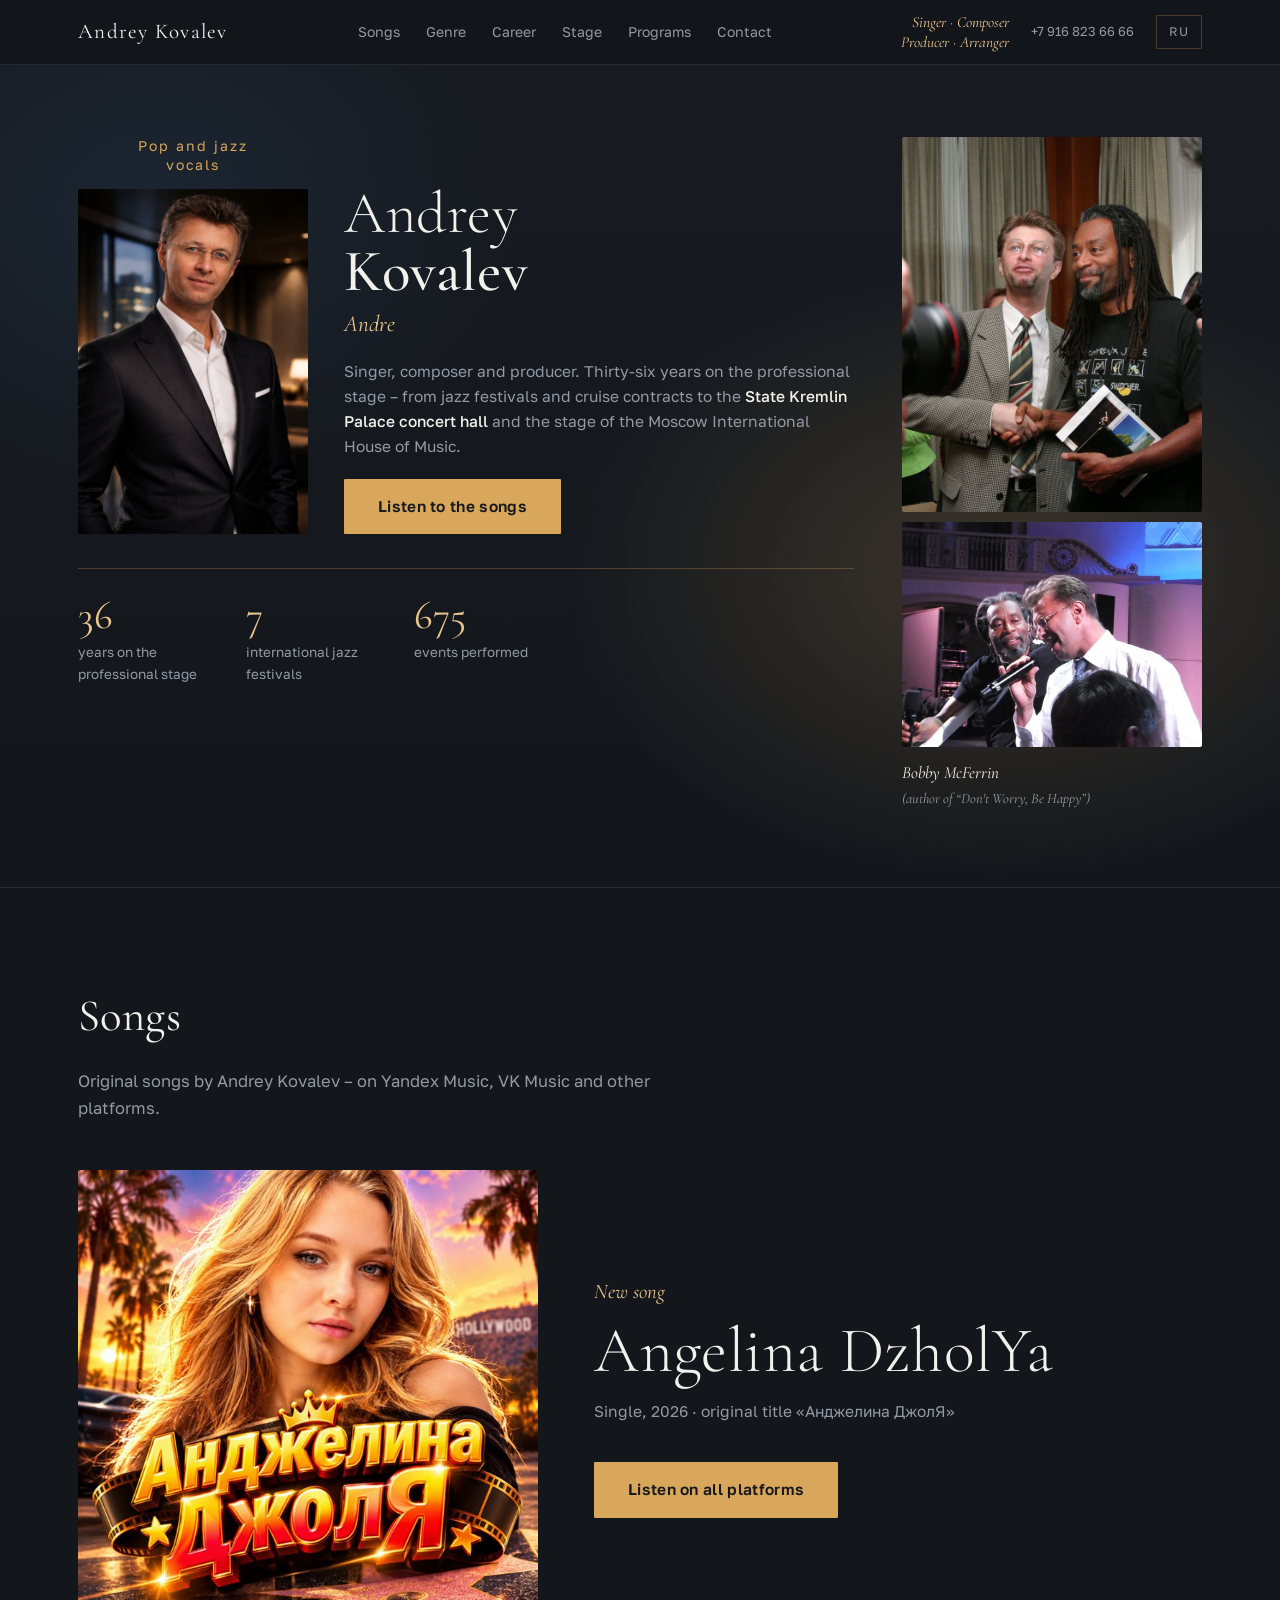
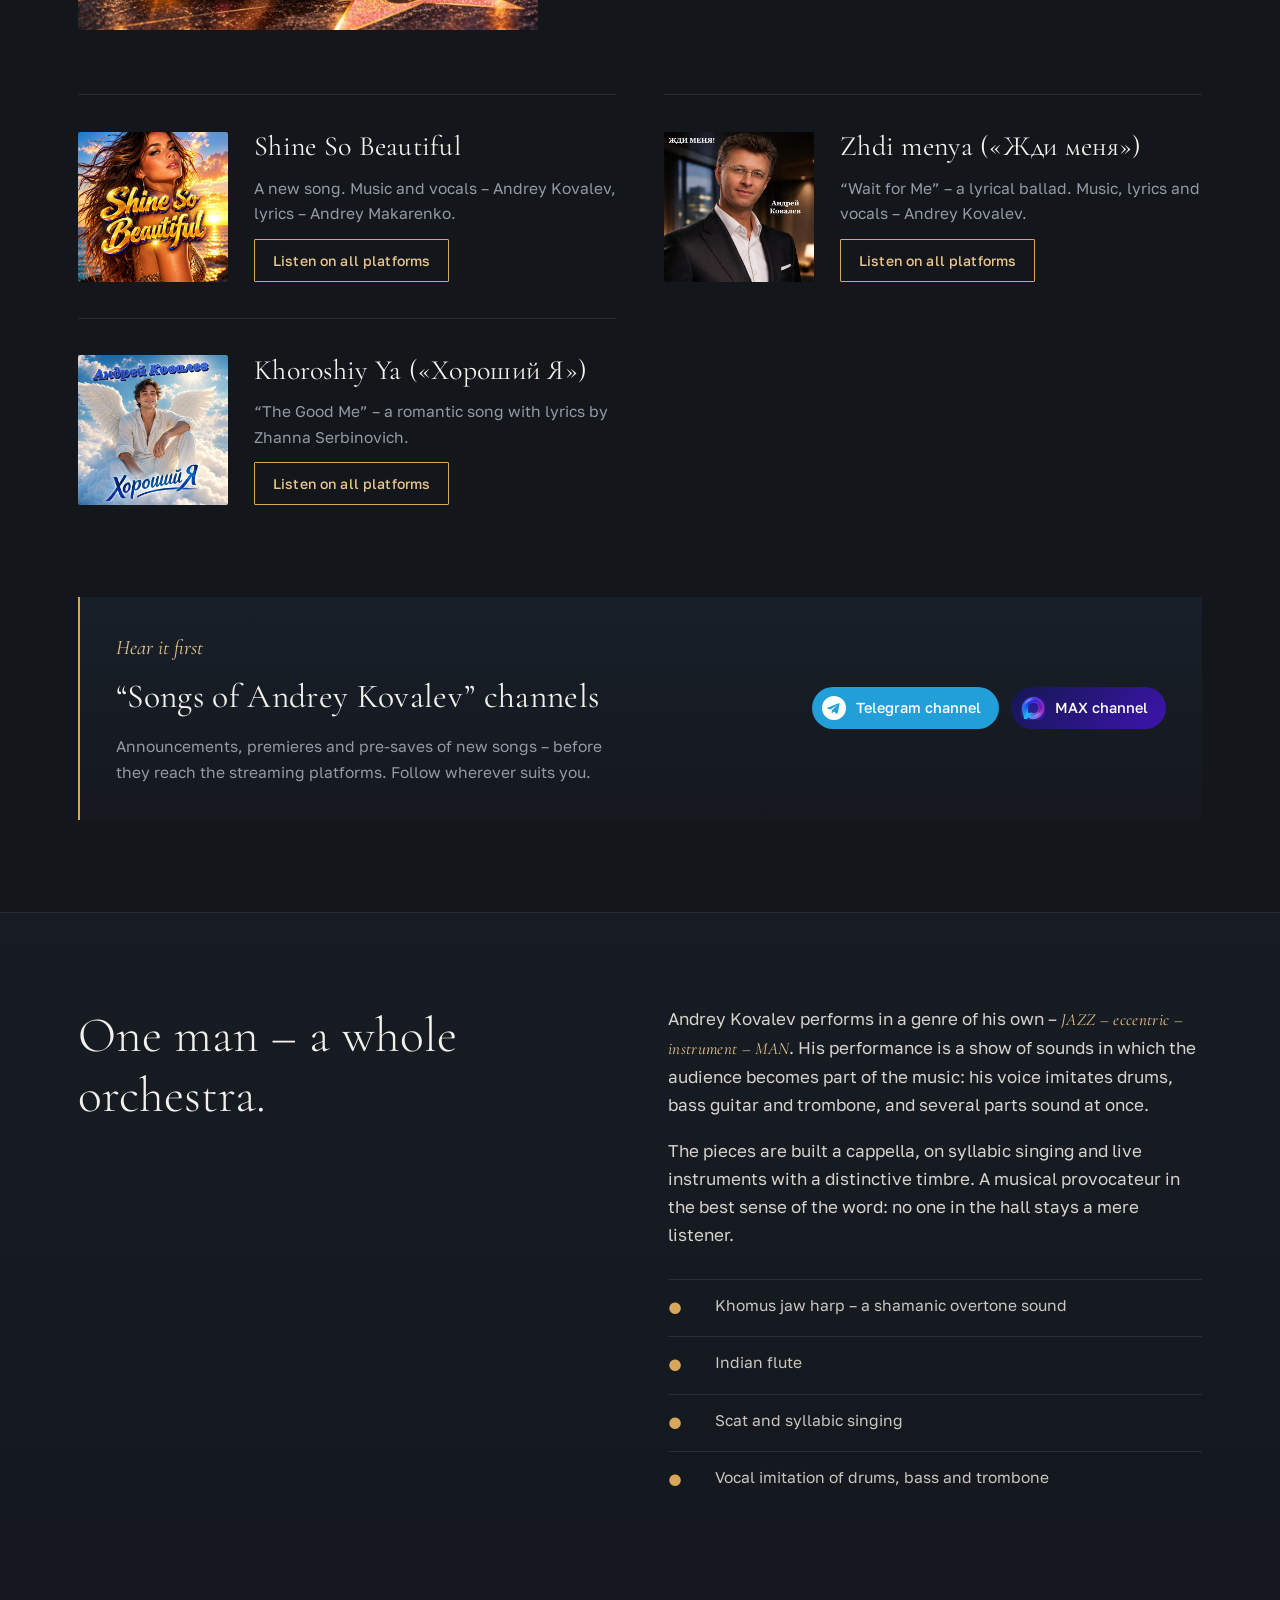
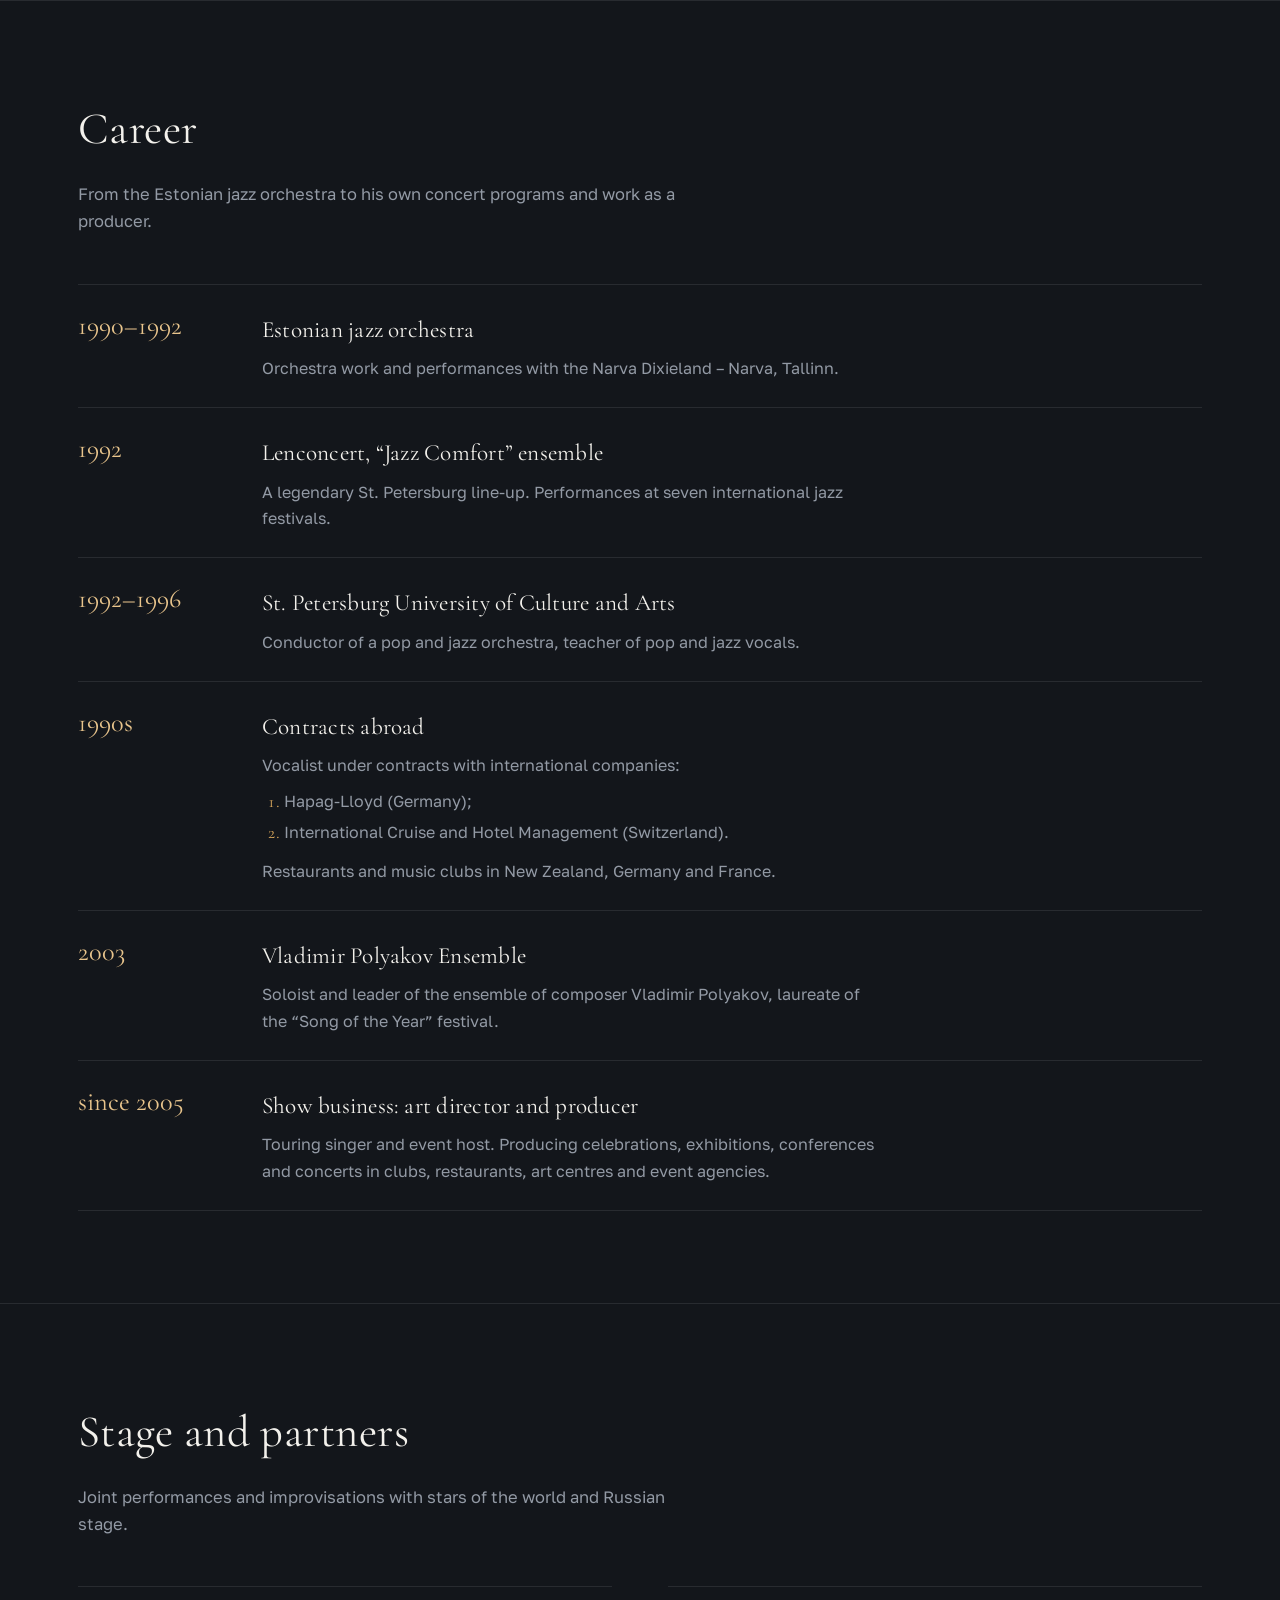
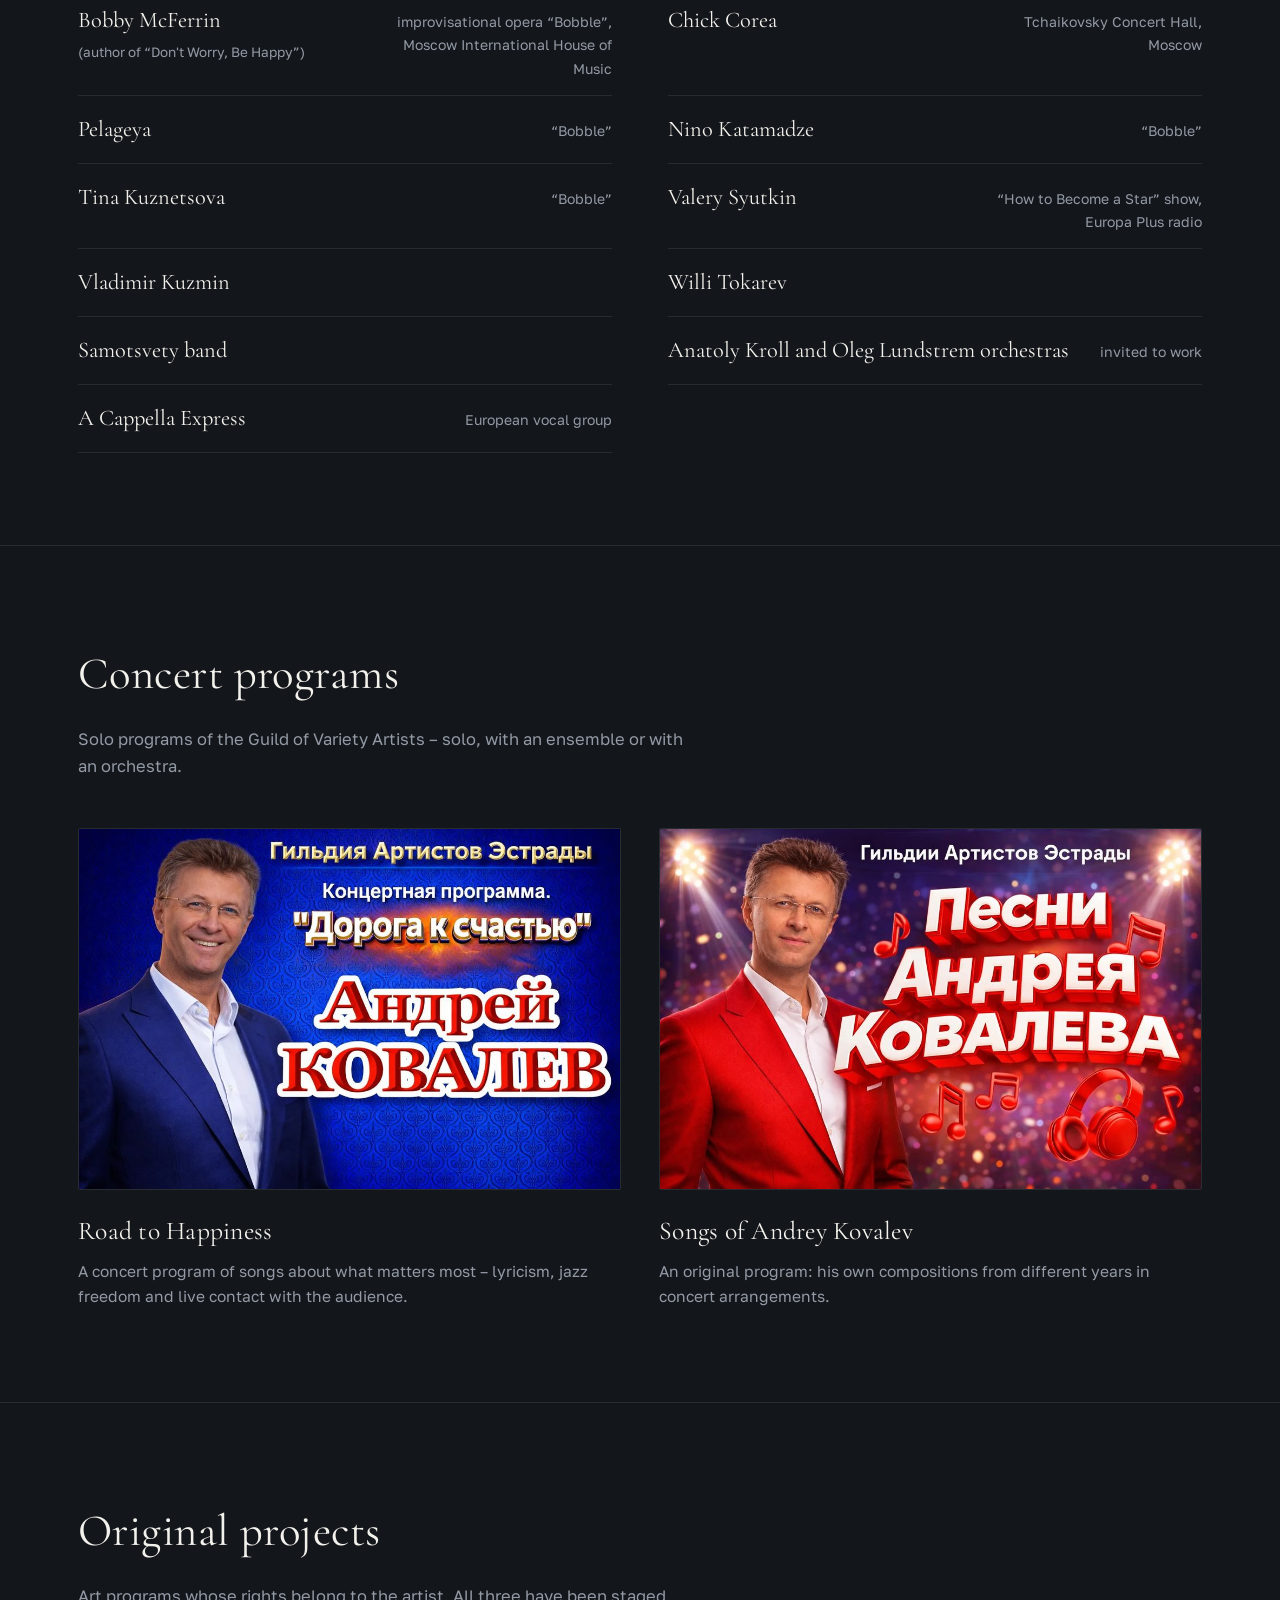
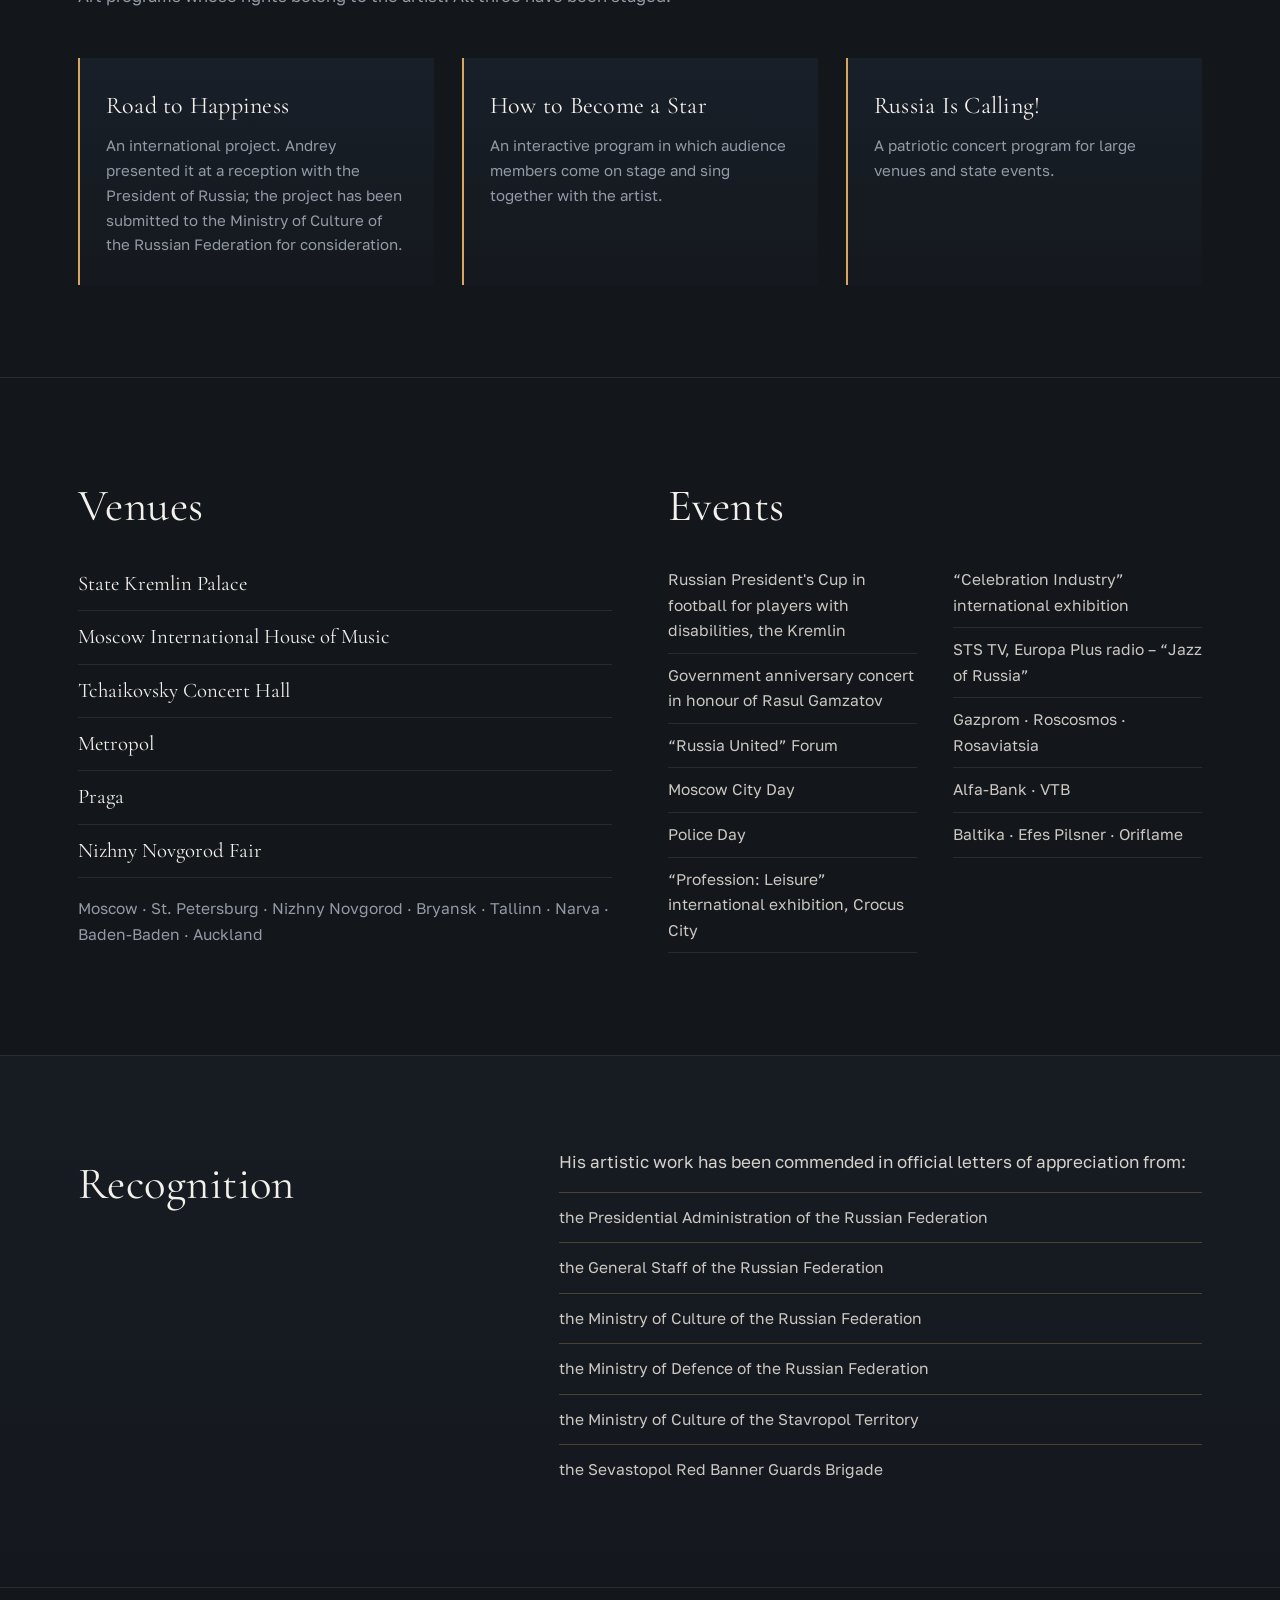
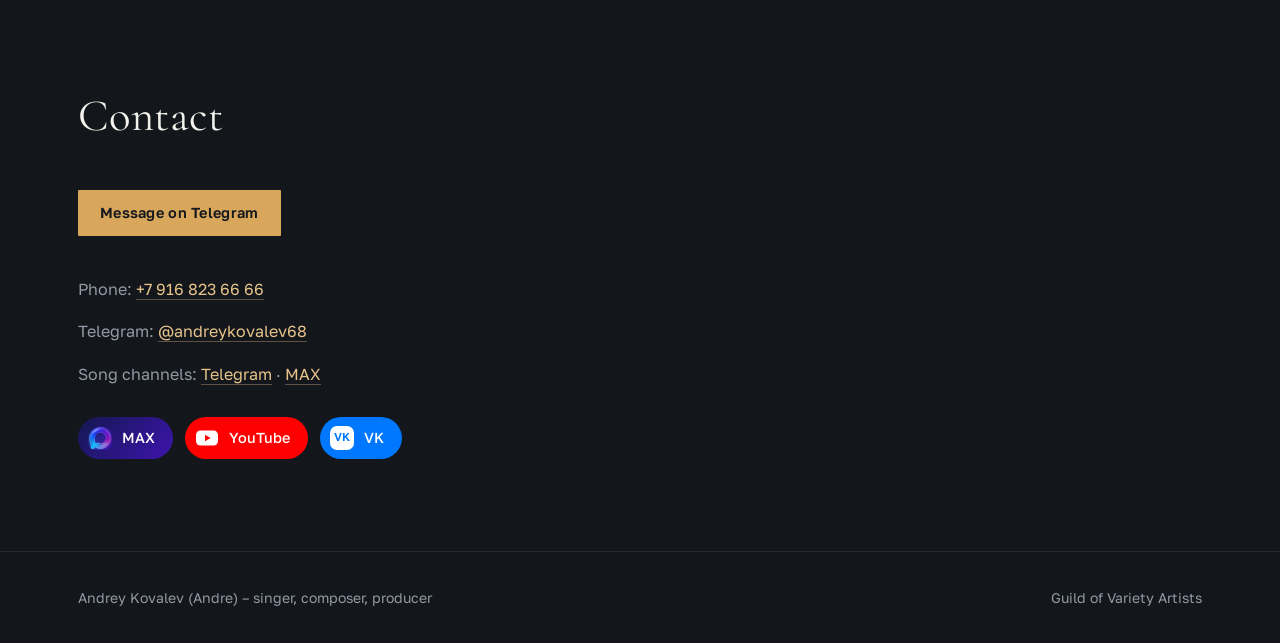
==== en/index.html @ 61a02e5d "Andre, 36 лет, 675 мероприятий, короткие тире; английская версия en/; фото и стили вынесены в файлы " ====
<!DOCTYPE html>
<html lang="en">
<head>
<meta charset="utf-8">
<meta name="viewport" content="width=device-width, initial-scale=1">
<title>Andrey Kovalev (Andre) – singer, composer, producer</title>
<meta name="description" content="Andrey Kovalev (Andre) – pop and jazz vocalist, composer, producer and arranger. A one-man orchestra and creator of the JAZZ – eccentric – instrument – MAN genre.">
<link rel="preconnect" href="https://fonts.googleapis.com">
<link rel="preconnect" href="https://fonts.gstatic.com" crossorigin>
<link href="https://fonts.googleapis.com/css2?family=Cormorant+Garamond:ital,wght@0,300;0,400;0,500;0,600;1,300;1,400&family=Golos+Text:wght@400;500;600&display=swap" rel="stylesheet">
<link rel="stylesheet" href="../style.css">
<link rel="alternate" hreflang="ru" href="https://kovalevandre.ru/">
<link rel="alternate" hreflang="en" href="https://kovalevandre.ru/en/">
</head>
<body>

<header class="top">
  <div class="wrap">
    <div class="brand">Andrey Kovalev</div>
    <nav class="nav">
      <a href="#songs">Songs</a>
      <a href="#genre">Genre</a>
      <a href="#path">Career</a>
      <a href="#stage">Stage</a>
      <a href="#programs">Programs</a>
      <a href="#contact">Contact</a>
    </nav>
    <div class="corner">
      <div class="corner-roles">Singer · Composer<br>Producer · Arranger</div>
      <a class="corner-phone" href="tel:+79168236666">+7&nbsp;916&nbsp;823&nbsp;66&nbsp;66</a>
      <a class="lang-btn" href="../" hreflang="ru" lang="ru">RU</a>
    </div>
  </div>
</header>

<div class="hero">
  <div class="wrap hero-grid">
    <div class="hero-main">
    <div class="identity">
      <div class="portrait fade d2"><div class="eyebrow">Pop and jazz<br>vocals</div><img src="../img/portret.jpg" alt="Portrait of Andrey Kovalev"></div>
      <div class="id-text">
        <h1 class="fade d1">Andrey<span class="last">Kovalev</span></h1>
        <div class="alias fade d1">Andre</div>
        <p class="roles fade d2">Singer, composer and producer. Thirty-six years on the professional stage – from jazz festivals and cruise contracts to the <strong>State Kremlin Palace concert hall</strong> and the stage of the Moscow International House of Music.</p>
        <a class="cta hero-cta fade d2" href="#songs">Listen to the songs</a>
      </div>
    </div>
    <div class="hero-meta fade d3">
      <div><div class="num">36</div><div class="cap">years on the professional stage</div></div>
      <div><div class="num">7</div><div class="cap">international jazz festivals</div></div>
      <div><div class="num">675</div><div class="cap">events performed</div></div>
    </div>
    </div>
    <figure class="hero-photos fade d3">
      <img class="ph-a" src="../img/makferrin-rukopozhatie.jpg" alt="Andrey Kovalev shaking hands with Bobby McFerrin">
      <img class="ph-b" src="../img/makferrin-poem.jpg" alt="Andrey Kovalev singing with Bobby McFerrin">
      <figcaption>Bobby McFerrin <span class="cap-note">(author of “Don't Worry, Be Happy”)</span></figcaption>
    </figure>
  </div>
</div>

<section class="songs" id="songs">
  <div class="wrap">
    <h2 class="sec-head">Songs</h2>
    <p class="sec-sub">Original songs by Andrey Kovalev – on Yandex Music, VK Music and other platforms.</p>

    <article class="song-new">
      <div>
        <div class="song-new-media">
          <img class="song-cover" src="../img/oblozhka-angelina.jpg" alt="Cover of the song “Angelina DzholYa”">
        </div>
      </div>
      <div class="song-new-text">
        <p class="song-flag">New song</p>
        <h3>Angelina DzholYa</h3>
        <p class="song-meta">Single, 2026 · original title «Анджелина ДжолЯ»</p>
        <a class="cta" href="https://band.link/lXKEV" target="_blank" rel="noopener">Listen on all platforms</a>
      </div>
    </article>

    <div class="song-list">
      <article class="song">
        <img src="../img/oblozhka-shine.jpg" alt="Cover of the song “Shine So Beautiful”">
        <div>
          <h3>Shine So Beautiful</h3>
          <p>A new song. Music and vocals – Andrey Kovalev, lyrics – Andrey Makarenko.</p>
          <a class="song-link" href="https://band.link/3LV07" target="_blank" rel="noopener">Listen on all platforms</a>
        </div>
      </article>
      <article class="song">
        <img src="../img/oblozhka-zhdi-menya.jpg" alt="Cover of the song “Zhdi menya”">
        <div>
          <h3>Zhdi menya <span lang="ru">(«Жди меня»)</span></h3>
          <p>“Wait for Me” – a lyrical ballad. Music, lyrics and vocals – Andrey Kovalev.</p>
          <a class="song-link" href="https://band.link/TKZv3" target="_blank" rel="noopener">Listen on all platforms</a>
        </div>
      </article>
      <article class="song">
        <img src="../img/oblozhka-khoroshiy-ya.jpg" alt="Cover of the song “Khoroshiy Ya”">
        <div>
          <h3>Khoroshiy Ya <span lang="ru">(«Хороший Я»)</span></h3>
          <p>“The Good Me” – a romantic song with lyrics by Zhanna Serbinovich.</p>
          <a class="song-link" href="https://band.link/BNjaX" target="_blank" rel="noopener">Listen on all platforms</a>
        </div>
      </article>
    </div>

    <aside class="channels" aria-label="Song channels">
      <div class="channels-text">
        <p class="song-flag">Hear it first</p>
        <h3>“Songs of Andrey Kovalev” channels</h3>
        <p>Announcements, premieres and pre-saves of new songs – before they reach the streaming platforms. Follow wherever suits you.</p>
      </div>
      <div class="socials channels-links">
        <a class="soc soc-tg" href="https://t.me/andreykovalevpesny" target="_blank" rel="noopener">
          <svg class="soc-ico" viewBox="0 0 24 24" aria-hidden="true"><circle cx="12" cy="12" r="12" fill="#fff"/><path d="M5.4 11.7l11.3-4.4c.5-.2 1 .1.8.9l-1.9 9c-.1.6-.5.8-1 .5l-2.9-2.1-1.4 1.3c-.2.2-.3.3-.6.3l.2-2.9 5.3-4.8c.2-.2 0-.3-.3-.1l-6.6 4.1-2.8-.9c-.6-.2-.6-.6.1-.9z" fill="#229ED9"/></svg>Telegram channel
        </a>
        <a class="soc soc-max" href="https://max.ru/channel_andreykovalev" target="_blank" rel="noopener">
          <img class="soc-ico" src="../img/max.png" alt="" aria-hidden="true">MAX channel
        </a>
      </div>
    </aside>
  </div>
</section>

<section class="genre" id="genre">
  <div class="wrap genre-grid">
    <div>
      <p class="genre-quote">One man – a whole orchestra.</p>
    </div>
    <div class="genre-body">
      <p>Andrey Kovalev performs in a genre of his own – <span class="genre-tag">JAZZ &ndash; eccentric &ndash; instrument &ndash; MAN</span>. His performance is a show of sounds in which the audience becomes part of the music: his voice imitates drums, bass guitar and trombone, and several parts sound at once.</p>
      <p>The pieces are built a cappella, on syllabic singing and live instruments with a distinctive timbre. A musical provocateur in the best sense of the word: no one in the hall stays a mere listener.</p>
      <ul class="tools">
        <li><span>&#9679;</span> Khomus jaw harp – a shamanic overtone sound</li>
        <li><span>&#9679;</span> Indian flute</li>
        <li><span>&#9679;</span> Scat and syllabic singing</li>
        <li><span>&#9679;</span> Vocal imitation of drums, bass and trombone</li>
      </ul>
    </div>
  </div>
</section>

<section id="path">
  <div class="wrap">
    <h2 class="sec-head">Career</h2>
    <p class="sec-sub">From the Estonian jazz orchestra to his own concert programs and work as a producer.</p>
    <div class="path">
      <div class="step">
        <div class="year">1990–1992</div>
        <div>
          <h3>Estonian jazz orchestra</h3>
          <p>Orchestra work and performances with the Narva Dixieland – Narva, Tallinn.</p>
        </div>
      </div>
      <div class="step">
        <div class="year">1992</div>
        <div>
          <h3>Lenconcert, “Jazz Comfort” ensemble</h3>
          <p>A legendary St. Petersburg line-up. Performances at seven international jazz festivals.</p>
        </div>
      </div>
      <div class="step">
        <div class="year">1992–1996</div>
        <div>
          <h3>St. Petersburg University of Culture and Arts</h3>
          <p>Conductor of a pop and jazz orchestra, teacher of pop and jazz vocals.</p>
        </div>
      </div>
      <div class="step">
        <div class="year">1990s</div>
        <div>
          <h3>Contracts abroad</h3>
          <p>Vocalist under contracts with international companies:</p>
          <ol class="step-list">
            <li>Hapag-Lloyd (Germany);</li>
            <li>International Cruise and Hotel Management (Switzerland).</li>
          </ol>
          <p>Restaurants and music clubs in New Zealand, Germany and France.</p>
        </div>
      </div>
      <div class="step">
        <div class="year">2003</div>
        <div>
          <h3>Vladimir Polyakov Ensemble</h3>
          <p>Soloist and leader of the ensemble of composer Vladimir Polyakov, laureate of the “Song of the Year” festival.</p>
        </div>
      </div>
      <div class="step">
        <div class="year">since 2005</div>
        <div>
          <h3>Show business: art director and producer</h3>
          <p>Touring singer and event host. Producing celebrations, exhibitions, conferences and concerts in clubs, restaurants, art centres and event agencies.</p>
        </div>
      </div>
    </div>
  </div>
</section>

<section id="stage">
  <div class="wrap">
    <h2 class="sec-head">Stage and partners</h2>
    <p class="sec-sub">Joint performances and improvisations with stars of the world and Russian stage.</p>
    <div class="stage-grid">
      <ul class="names">
        <li><span class="who">Bobby McFerrin <span class="who-note">(author of “Don't Worry, Be Happy”)</span></span><span class="what">improvisational opera “Bobble”, Moscow International House of Music</span></li>
        <li><span class="who">Chick Corea</span><span class="what">Tchaikovsky Concert Hall, Moscow</span></li>
        <li><span class="who">Pelageya</span><span class="what">“Bobble”</span></li>
        <li><span class="who">Nino Katamadze</span><span class="what">“Bobble”</span></li>
        <li><span class="who">Tina Kuznetsova</span><span class="what">“Bobble”</span></li>
        <li><span class="who">Valery Syutkin</span><span class="what">“How to Become a Star” show, Europa Plus radio</span></li>
        <li><span class="who">Vladimir Kuzmin</span><span class="what"></span></li>
        <li><span class="who">Willi Tokarev</span><span class="what"></span></li>
        <li><span class="who">Samotsvety band</span><span class="what"></span></li>
        <li><span class="who">Anatoly Kroll and Oleg Lundstrem orchestras</span><span class="what">invited to work</span></li>
        <li><span class="who">A Cappella Express</span><span class="what">European vocal group</span></li>
      </ul>
    </div>
  </div>
</section>

<section id="programs">
  <div class="wrap">
    <h2 class="sec-head">Concert programs</h2>
    <p class="sec-sub">Solo programs of the Guild of Variety Artists – solo, with an ensemble or with an orchestra.</p>
    <div class="programs">
      <div class="program">
        <img src="../img/afisha-doroga-k-schastyu.jpg" alt="Poster of the concert program “Road to Happiness”">
        <h3>Road to Happiness</h3>
        <p>A concert program of songs about what matters most – lyricism, jazz freedom and live contact with the audience.</p>
      </div>
      <div class="program">
        <img src="../img/afisha-pesni-andreya-kovaleva.jpg" alt="Poster of the program “Songs of Andrey Kovalev”">
        <h3>Songs of Andrey Kovalev</h3>
        <p>An original program: his own compositions from different years in concert arrangements.</p>
      </div>
    </div>
  </div>
</section>

<section>
  <div class="wrap">
    <h2 class="sec-head">Original projects</h2>
    <p class="sec-sub">Art programs whose rights belong to the artist. All three have been staged.</p>
    <div class="projects">
      <div class="project">
        <h3>Road to Happiness</h3>
        <p>An international project. Andrey presented it at a reception with the President of Russia; the project has been submitted to the Ministry of Culture of the Russian Federation for consideration.</p>
      </div>
      <div class="project">
        <h3>How to Become a Star</h3>
        <p>An interactive program in which audience members come on stage and sing together with the artist.</p>
      </div>
      <div class="project">
        <h3>Russia Is Calling!</h3>
        <p>A patriotic concert program for large venues and state events.</p>
      </div>
    </div>
  </div>
</section>

<section>
  <div class="wrap two">
    <div>
      <h2 class="sec-head">Venues</h2>
      <ul class="plain halls">
        <li>State Kremlin Palace</li>
        <li>Moscow International House of Music</li>
        <li>Tchaikovsky Concert Hall</li>
        <li>Metropol</li>
        <li>Praga</li>
        <li>Nizhny Novgorod Fair</li>
      </ul>
      <p class="geo">Moscow · St. Petersburg · Nizhny Novgorod · Bryansk · Tallinn · Narva · Baden-Baden · Auckland</p>
    </div>
    <div class="events">
      <h2 class="sec-head">Events</h2>
      <ul class="plain">
        <li>Russian President's Cup in football for players with disabilities, the Kremlin</li>
        <li>Government anniversary concert in honour of Rasul Gamzatov</li>
        <li>“Russia United” Forum</li>
        <li>Moscow City Day</li>
        <li>Police Day</li>
        <li>“Profession: Leisure” international exhibition, Crocus City</li>
        <li>“Celebration Industry” international exhibition</li>
        <li>STS TV, Europa Plus radio – “Jazz of Russia”</li>
        <li>Gazprom · Roscosmos · Rosaviatsia</li>
        <li>Alfa-Bank · VTB</li>
        <li>Baltika · Efes Pilsner · Oriflame</li>
      </ul>
    </div>
  </div>
</section>

<section class="recog">
  <div class="wrap recog-inner">
    <div>
      <h2 class="sec-head">Recognition</h2>
    </div>
    <div>
      <p>His artistic work has been commended in official letters of appreciation from:</p>
      <ul class="letters">
        <li>the Presidential Administration of the Russian Federation</li>
        <li>the General Staff of the Russian Federation</li>
        <li>the Ministry of Culture of the Russian Federation</li>
        <li>the Ministry of Defence of the Russian Federation</li>
        <li>the Ministry of Culture of the Stavropol Territory</li>
        <li>the Sevastopol Red Banner Guards Brigade</li>
      </ul>
    </div>
  </div>
</section>

<section class="contact" id="contact">
  <div class="wrap">
    <h2 class="sec-head">Contact</h2>
    <a class="cta cta-small" href="https://t.me/andreykovalev68">Message on Telegram</a>
    <div class="contact-lines">
      <div>Phone: <a href="tel:+79168236666">+7 916 823 66 66</a></div>
      <div>Telegram: <a href="https://t.me/andreykovalev68">@andreykovalev68</a></div>
      <div>Song channels: <a href="https://t.me/andreykovalevpesny" target="_blank" rel="noopener">Telegram</a> · <a href="https://max.ru/channel_andreykovalev" target="_blank" rel="noopener">MAX</a></div>
    </div>
    <div class="socials">
      <a class="soc soc-max" href="https://max.ru/u/f9LHodD0cOJHEV5UIWrDG4EsrNa-ARCWaVCAJSu9IwRGfF7Y2P0AXXWQNxs" target="_blank" rel="noopener">
        <img class="soc-ico" src="../img/max.png" alt="" aria-hidden="true">MAX
      </a>
      <a class="soc soc-yt" href="https://www.youtube.com/channel/UC1ZiBDK86qS6Nwf5QTrrt1Q" target="_blank" rel="noopener">
        <svg class="soc-ico" viewBox="0 0 24 24" aria-hidden="true"><rect x="1" y="4.5" width="22" height="15" rx="4.5" fill="#fff"/><path d="M10 8.8v6.4l5.6-3.2z" fill="#FF0000"/></svg>YouTube
      </a>
      <a class="soc soc-vk" href="https://vk.ru/andreikovalev68" target="_blank" rel="noopener">
        <span class="soc-ico soc-ico-vk" aria-hidden="true">VK</span>VK
      </a>
    </div>
  </div>
</section>

<footer>
  <div class="wrap">
    <div>Andrey Kovalev (Andre) – singer, composer, producer</div>
    <div>Guild of Variety Artists</div>
  </div>
</footer>

</body>
</html>
---- style.css ----
:root{
  --night:#13161B;
  --night-2:#181C23;
  --window:#1C2734;
  --lamp:#D9A75C;
  --lamp-soft:#E8C48C;
  --shirt:#F3F1EC;
  --muted:#939AA5;
  --line:rgba(217,167,92,.28);
  --line-cool:rgba(255,255,255,.09);
  --maxw:1180px;
}
:root:not([data-theme="light"]){color-scheme:dark}
@media (prefers-color-scheme: dark){:root:not([data-theme="light"]){--night:#13161B}}
:root[data-theme="dark"]{--night:#13161B}

*{box-sizing:border-box}
html{scroll-behavior:smooth}
@media (prefers-reduced-motion: reduce){html{scroll-behavior:auto}}
body{
  margin:0;
  background:var(--night);
  color:var(--shirt);
  font-family:"Golos Text","Helvetica Neue",Arial,system-ui,sans-serif;
  font-size:17px;
  line-height:1.65;
  -webkit-font-smoothing:antialiased;
}
img{max-width:100%;display:block}
a{color:var(--lamp-soft);text-decoration:none;border-bottom:1px solid rgba(232,196,140,.35);transition:border-color .2s,color .2s}
a:hover{color:var(--shirt);border-color:var(--shirt)}
a:focus-visible,button:focus-visible{outline:2px solid var(--lamp);outline-offset:3px}

.wrap{max-width:var(--maxw);margin:0 auto;padding:0 28px}

h1,h2,h3,.display{font-family:"Cormorant Garamond",Georgia,"Times New Roman",serif;font-weight:400;letter-spacing:.01em}

/* ——— шапка ——— */
.top{position:sticky;top:0;z-index:20;background:rgba(19,22,27,.86);backdrop-filter:blur(10px);border-bottom:1px solid var(--line-cool)}
.top .wrap{display:flex;align-items:center;justify-content:space-between;gap:24px;min-height:64px;flex-wrap:wrap;padding-top:10px;padding-bottom:10px}
.brand{font-family:"Cormorant Garamond",serif;font-size:21px;letter-spacing:.06em;color:var(--shirt)}
.nav{display:flex;gap:26px;font-size:14px;color:var(--muted)}
.nav a{color:var(--muted);border:0}
.nav a:hover{color:var(--lamp-soft)}
@media (max-width:820px){.nav{display:none}}

.corner{display:flex;align-items:center;gap:22px}
.corner-roles{font-family:"Cormorant Garamond",serif;font-style:italic;font-size:15.5px;color:var(--lamp-soft);text-align:right;line-height:1.3}
.corner-phone{font-size:13px;color:var(--muted);border:0}
.corner-phone:hover{color:var(--lamp-soft)}
.lang-btn{border:1px solid var(--line);color:var(--muted);font-size:12.5px;letter-spacing:.06em;padding:6px 12px;border-radius:1px}
.lang-btn:hover{color:var(--shirt);border-color:var(--lamp-soft)}
@media (max-width:640px){.corner-roles{display:none}}

/* ——— герой ——— */
.hero{position:relative;overflow:hidden;border-bottom:1px solid var(--line-cool)}
.hero::before{
  content:"";position:absolute;inset:0;
  background:
    radial-gradient(55% 60% at 78% 62%, rgba(217,167,92,.20), transparent 62%),
    radial-gradient(40% 50% at 12% 18%, rgba(28,39,52,.9), transparent 70%),
    linear-gradient(180deg,#171B21 0%,#13161B 100%);
}
.hero .wrap{position:relative;padding-top:72px;padding-bottom:76px}
.hero-grid{display:grid;grid-template-columns:minmax(0,1fr) 300px;gap:48px;align-items:start}
.hero-photos{margin:0;display:grid;gap:10px}
.hero-photos img{width:100%;object-fit:cover;border-radius:2px}
.hero-photos .ph-a{aspect-ratio:4/5;object-position:55% 22%}
.hero-photos .ph-b{aspect-ratio:4/3}
.hero-photos figcaption{margin-top:2px;font-size:17px;color:var(--shirt)}
.hero-photos .cap-note{display:block;font-size:14.5px;color:var(--muted)}
@media (max-width:980px){
  .hero-grid{grid-template-columns:1fr;gap:36px}
  .hero-photos{grid-template-columns:1fr 1fr}
  .hero-photos .ph-a{aspect-ratio:4/3;object-position:55% 25%}
  .hero-photos figcaption{grid-column:1/-1}
}
.identity{display:flex;align-items:stretch;gap:36px}
.identity .portrait{flex:0 0 auto;width:230px}
.identity .portrait img{width:100%;border-radius:2px;filter:contrast(1.02)}
.id-text{flex:1 1 auto;min-width:0;padding-top:calc(2 * 14px * 1.35 + 14px);display:flex;flex-direction:column;align-items:flex-start}
.id-text h1{margin:-.06em 0 .08em;font-size:clamp(2.4rem,4.6vw,4.3rem);line-height:.98}
.id-text .alias{font-size:clamp(1.1rem,1.8vw,1.45rem)}
.id-text .roles{font-size:15.5px;line-height:1.6;max-width:58ch;margin:16px 0 20px}
.hero .id-text .hero-cta{margin-top:auto}
.identity .portrait{display:flex;flex-direction:column;align-items:center}
.eyebrow{width:max-content;text-align:center;font-size:14px;line-height:1.35;color:var(--lamp);letter-spacing:.14em;margin-bottom:14px}
h1{font-size:clamp(2.4rem,6.2vw,5.6rem);line-height:.96;margin:.18em 0 .1em;font-weight:300}
h1 .last{display:block;font-weight:500}
.alias{font-family:"Cormorant Garamond",serif;font-style:italic;font-size:clamp(1.15rem,2.2vw,1.75rem);color:var(--lamp-soft)}
.roles{font-size:16.5px;color:var(--muted);max-width:46ch;margin:24px 0 0}
.roles strong{color:var(--shirt);font-weight:500}
.hero-meta{display:flex;gap:40px;margin-top:34px;padding-top:26px;border-top:1px solid var(--line)}
.hero-meta div{max-width:16ch}
.hero-meta .num{font-family:"Cormorant Garamond",serif;font-size:2.5rem;line-height:1;color:var(--lamp-soft)}
.hero-meta .cap{font-size:13.5px;color:var(--muted);margin-top:6px}
@media (max-width:640px){
  .hero .wrap{padding-top:44px;padding-bottom:48px}
  .identity{gap:16px;align-items:flex-start}
  .id-text h1{font-size:2.3rem}
  .id-text .roles{font-size:14.5px;margin:12px 0 16px}
  .identity .portrait{width:104px}
  .eyebrow{font-size:10.5px;letter-spacing:.06em;margin-bottom:8px}
  .id-text{padding-top:calc(2 * 10.5px * 1.35 + 8px)}
  .alias{margin-top:2px}
  .roles{margin-top:14px;font-size:14.5px;line-height:1.55}
  .hero .hero-cta{margin-top:18px;padding:12px 22px}
  .hero-meta{gap:24px;flex-wrap:wrap}
}

/* ——— секции ——— */
section{padding:92px 0}
section + section{border-top:1px solid var(--line-cool)}
.sec-head{font-size:clamp(1.9rem,3.6vw,2.8rem);margin:0 0 14px;font-weight:400}
.sec-sub{color:var(--muted);max-width:62ch;margin:0 0 48px;font-size:16.5px}

.hero .hero-cta{margin-top:26px}

/* песни */
.song-new{display:grid;grid-template-columns:minmax(0,460px) minmax(0,1fr);gap:56px;align-items:center}
.song-new-media{display:block}
.song-new-media img{width:100%;border-radius:2px}
.song-cover{aspect-ratio:1/1;object-fit:cover}
.song-poster{aspect-ratio:1/2;object-fit:cover}
.song-caption{margin:12px 0 0;font-family:"Cormorant Garamond",serif;font-style:italic;font-size:15px;color:var(--muted)}
.song-flag{margin:0;font-family:"Cormorant Garamond",serif;font-style:italic;font-size:1.3rem;color:var(--lamp-soft)}
.song-new-text h3{font-size:clamp(2.4rem,5vw,4.2rem);line-height:1;font-weight:300;margin:.15em 0 .25em}
.song-meta{margin:0 0 28px;color:var(--muted);font-size:15.5px}
.song-list{display:grid;grid-template-columns:1fr 1fr;column-gap:48px;margin-top:64px}
.song{display:grid;grid-template-columns:150px 1fr;gap:26px;align-items:center;padding:28px 0;border-top:1px solid var(--line-cool)}
.song img{width:100%;aspect-ratio:1/1;object-fit:cover;border-radius:2px}
.song h3{margin:0 0 6px;font-size:1.75rem}
.song p{margin:0 0 12px;color:var(--muted);font-size:15.5px}
.song-link{display:inline-block;padding:9px 18px;border:1px solid var(--lamp);border-radius:1px;color:var(--lamp-soft);font-size:14px;font-weight:500;letter-spacing:.01em}
.song-link:hover{background:var(--lamp);color:#15181D;border-color:var(--lamp)}
@media (max-width:880px){
  .song-new{grid-template-columns:1fr;gap:30px}
  .song-list{grid-template-columns:1fr;margin-top:44px}
}
@media (max-width:520px){.song{grid-template-columns:104px 1fr;gap:18px}.song h3{font-size:1.45rem}}

/* жанр */
.genre{background:linear-gradient(180deg,#171C23,#14181E)}
.genre-tag{color:var(--lamp-soft);font-family:"Cormorant Garamond",serif;font-style:italic;letter-spacing:.02em;white-space:normal}
.genre-quote{font-family:"Cormorant Garamond",serif;font-size:clamp(1.75rem,4.2vw,3.1rem);line-height:1.22;font-weight:300;max-width:20ch;margin:0}
.genre-grid{display:grid;grid-template-columns:1fr 1fr;gap:56px;align-items:start}
.genre-body p{margin:0 0 18px;color:#D6D3CC}
.tools{list-style:none;padding:0;margin:30px 0 0;display:grid;gap:0}
.tools li{display:flex;gap:18px;padding:13px 0;border-top:1px solid var(--line-cool);font-size:15.5px;color:#C9C6BF}
.tools li span{color:var(--lamp);flex:0 0 auto;font-family:"Cormorant Garamond",serif;font-size:1.15rem;min-width:1.6em}
@media (max-width:880px){.genre-grid{grid-template-columns:1fr;gap:34px}}

/* путь */
.path{display:grid;gap:0}
.step{display:grid;grid-template-columns:150px 1fr;gap:34px;padding:26px 0;border-top:1px solid var(--line-cool)}
.step:last-child{border-bottom:1px solid var(--line-cool)}
.year{font-family:"Cormorant Garamond",serif;font-size:1.65rem;color:var(--lamp-soft);line-height:1.2}
.step h3{margin:0 0 6px;font-size:1.45rem;color:var(--shirt)}
.step p{margin:0;color:var(--muted);font-size:16px;max-width:62ch}
.step-list{margin:6px 0 10px;padding-left:1.4em;color:var(--muted);font-size:16px;max-width:62ch}
.step-list li{padding:2px 0}
.step-list li::marker{color:var(--lamp);font-family:"Cormorant Garamond",serif;font-size:1.1em}
@media (max-width:700px){.step{grid-template-columns:1fr;gap:6px}}

/* сцена */
.stage-grid .names{display:grid;grid-template-columns:1fr 1fr;column-gap:56px}
.stage-grid .names li:nth-child(2){border-top:1px solid var(--line-cool)}
@media (max-width:760px){.stage-grid .names{grid-template-columns:1fr}.stage-grid .names li:nth-child(2){border-top:0}}
.stage-grid figure{margin:0}
.stage-grid img{border-radius:2px}
figcaption{font-size:13.5px;color:var(--muted);margin-top:12px;font-style:italic;font-family:"Cormorant Garamond",serif;font-size:15px}
.names{list-style:none;padding:0;margin:0}
.names li{padding:15px 0;border-bottom:1px solid var(--line-cool);display:flex;justify-content:space-between;gap:20px;align-items:baseline}
.names li:first-child{border-top:1px solid var(--line-cool)}
.names .who{font-family:"Cormorant Garamond",serif;font-size:1.4rem;color:var(--shirt)}
.names .who-note{display:block;font-family:"Golos Text",sans-serif;font-size:13.5px;color:var(--muted);margin-top:2px}
.names .what{font-size:14px;color:var(--muted);text-align:right;max-width:24ch}
@media (max-width:880px){.stage-grid{grid-template-columns:1fr;gap:34px}}

/* программы */
.programs{display:grid;grid-template-columns:1fr 1fr;gap:38px}
.program img{border-radius:2px;border:1px solid var(--line-cool)}
.program h3{font-size:1.6rem;margin:20px 0 6px}
.program p{margin:0;color:var(--muted);font-size:15.5px}
@media (max-width:760px){.programs{grid-template-columns:1fr;gap:30px}}

/* проекты */
.projects{display:grid;grid-template-columns:repeat(3,1fr);gap:28px;margin-top:8px}
.project{padding:28px 26px;background:linear-gradient(180deg,rgba(28,39,52,.55),rgba(24,28,35,.4));border-left:2px solid var(--lamp)}
.project h3{margin:0 0 8px;font-size:1.5rem}
.project p{margin:0;font-size:15px;color:var(--muted)}
@media (max-width:820px){.projects{grid-template-columns:1fr}}

/* залы и события */
.two{display:grid;grid-template-columns:1fr 1fr;gap:56px}
.plain{list-style:none;padding:0;margin:0;column-gap:36px}
.plain li{padding:9px 0;border-bottom:1px solid var(--line-cool);font-size:15.5px;color:#CCC8C1;break-inside:avoid}
.halls li{font-family:"Cormorant Garamond",serif;font-size:1.3rem;color:var(--shirt)}
.geo{color:var(--muted);font-size:15.5px;margin-top:18px}
@media (max-width:820px){.two{grid-template-columns:1fr;gap:44px}}
.events .plain{columns:2}
@media (max-width:620px){.events .plain{columns:1}}

/* признание */
.recog{background:linear-gradient(180deg,#171C23,#14181E)}
.recog-inner{display:grid;grid-template-columns:.8fr 1.2fr;gap:52px;align-items:start}
.recog p{margin:0 0 16px;color:#D6D3CC}
.letters{list-style:none;padding:0;margin:0}
.letters li{padding:12px 0;border-top:1px solid var(--line);font-size:15.5px;color:#CCC8C1}
@media (max-width:820px){.recog-inner{grid-template-columns:1fr;gap:30px}}

/* контакты */
.contact{text-align:left}
.contact .sec-head{margin-bottom:26px}
.cta{display:inline-block;margin-top:10px;padding:15px 34px;background:var(--lamp);color:#15181D;border:0;border-radius:1px;font-weight:600;font-size:15.5px;letter-spacing:.02em}
.cta:hover{background:var(--lamp-soft);color:#15181D}
.contact .cta-small{padding:11px 22px;font-size:14.5px}
.socials{display:flex;flex-wrap:wrap;gap:12px;margin-top:22px}
.soc{display:inline-flex;align-items:center;gap:10px;padding:9px 18px 9px 10px;border:0;border-radius:999px;color:#fff;font-size:14.5px;font-weight:500;transition:filter .2s}
.soc:hover{color:#fff;filter:brightness(1.12)}
.soc-ico{width:24px;height:24px;flex:0 0 auto;display:inline-grid;place-items:center;border-radius:7px;font-size:11.5px;font-weight:600;line-height:1}
.soc-max{background:linear-gradient(135deg,#131850,#3E14AE)}
img.soc-ico{display:block;max-width:none}
.soc-yt{background:#FF0000}
.soc-vk{background:#0077FF}
.soc-ico-vk{background:#fff;color:#0077FF}
.soc-tg{background:#229ED9}

/* каналы с песнями */
.channels{display:grid;grid-template-columns:minmax(0,1fr) auto;gap:28px 48px;align-items:center;margin-top:56px;padding:34px 36px;background:linear-gradient(180deg,rgba(28,39,52,.55),rgba(24,28,35,.4));border-left:2px solid var(--lamp)}
.channels h3{margin:.1em 0 .3em;font-size:clamp(1.6rem,3vw,2.1rem);font-weight:400}
.channels-text p:last-child{margin:0;color:var(--muted);font-size:15.5px;max-width:52ch}
.channels-links{margin-top:0}
.channels-links .soc:nth-child(1)::after{animation-delay:1.95s}
.channels-links .soc:nth-child(2)::after{animation-delay:2.3s}
@media (max-width:820px){.channels{grid-template-columns:1fr;padding:28px 22px}}

/* волна света по кнопкам */
.cta,.soc,.song-link{position:relative;overflow:hidden;isolation:isolate;transition:transform .2s ease,filter .2s ease,background .2s,color .2s}
.cta::after,.soc::after,.song-link::after{content:"";position:absolute;top:0;left:-70%;width:45%;height:100%;background:linear-gradient(100deg,transparent 0%,rgba(255,255,255,.55) 50%,transparent 100%);transform:skewX(-20deg);pointer-events:none;animation:btn-wave 4s ease-in-out infinite}
.cta:hover,.soc:hover,.song-link:hover{transform:translateY(-2px)}
.song-link::after{background:linear-gradient(100deg,transparent 0%,rgba(232,196,140,.45) 50%,transparent 100%)}
.song:nth-child(1) .song-link::after{animation-delay:.9s}
.song:nth-child(2) .song-link::after{animation-delay:1.25s}
.song:nth-child(3) .song-link::after{animation-delay:1.6s}
.hero .hero-cta::after{animation-delay:1.2s}
.song-new .cta::after{animation-delay:.6s}
.socials .soc:nth-child(1)::after{animation-delay:.35s}
.socials .soc:nth-child(2)::after{animation-delay:.7s}
.socials .soc:nth-child(3)::after{animation-delay:1.05s}
@keyframes btn-wave{0%{left:-70%}30%{left:140%}100%{left:140%}}
@media (prefers-reduced-motion: reduce){.cta::after,.soc::after,.song-link::after{animation:none;display:none}.cta:hover,.soc:hover,.song-link:hover{transform:none}}
.contact-lines{margin:24px 0 0;color:var(--muted);font-size:16px}
.contact-lines div{padding:8px 0}

footer{border-top:1px solid var(--line-cool);padding:34px 0;color:var(--muted);font-size:14px}
footer .wrap{display:flex;justify-content:space-between;gap:20px;flex-wrap:wrap}

/* один сдержанный вход при загрузке */
.fade{opacity:0;transform:translateY(14px);animation:rise .9s cubic-bezier(.2,.7,.3,1) forwards}
.fade.d1{animation-delay:.08s}.fade.d2{animation-delay:.18s}.fade.d3{animation-delay:.28s}
@keyframes rise{to{opacity:1;transform:none}}
@media (prefers-reduced-motion: reduce){.fade{animation:none;opacity:1;transform:none}}
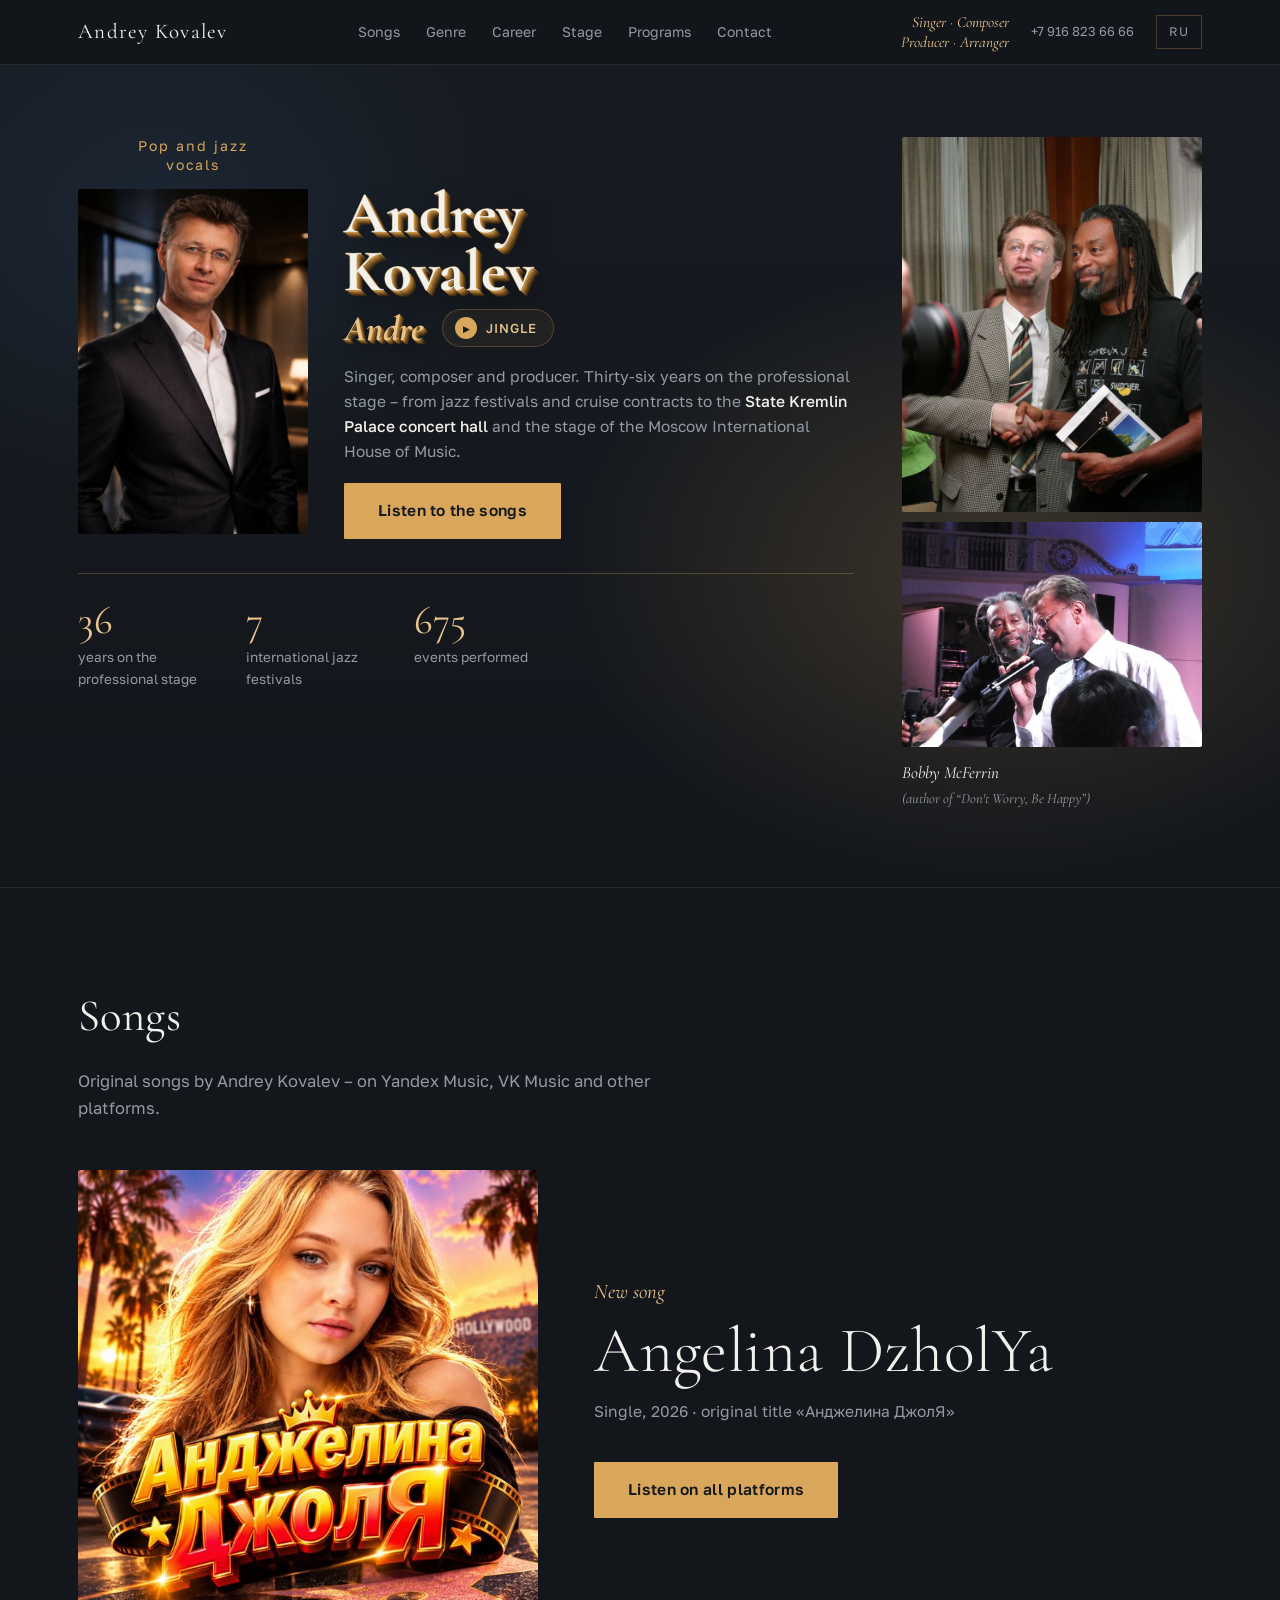
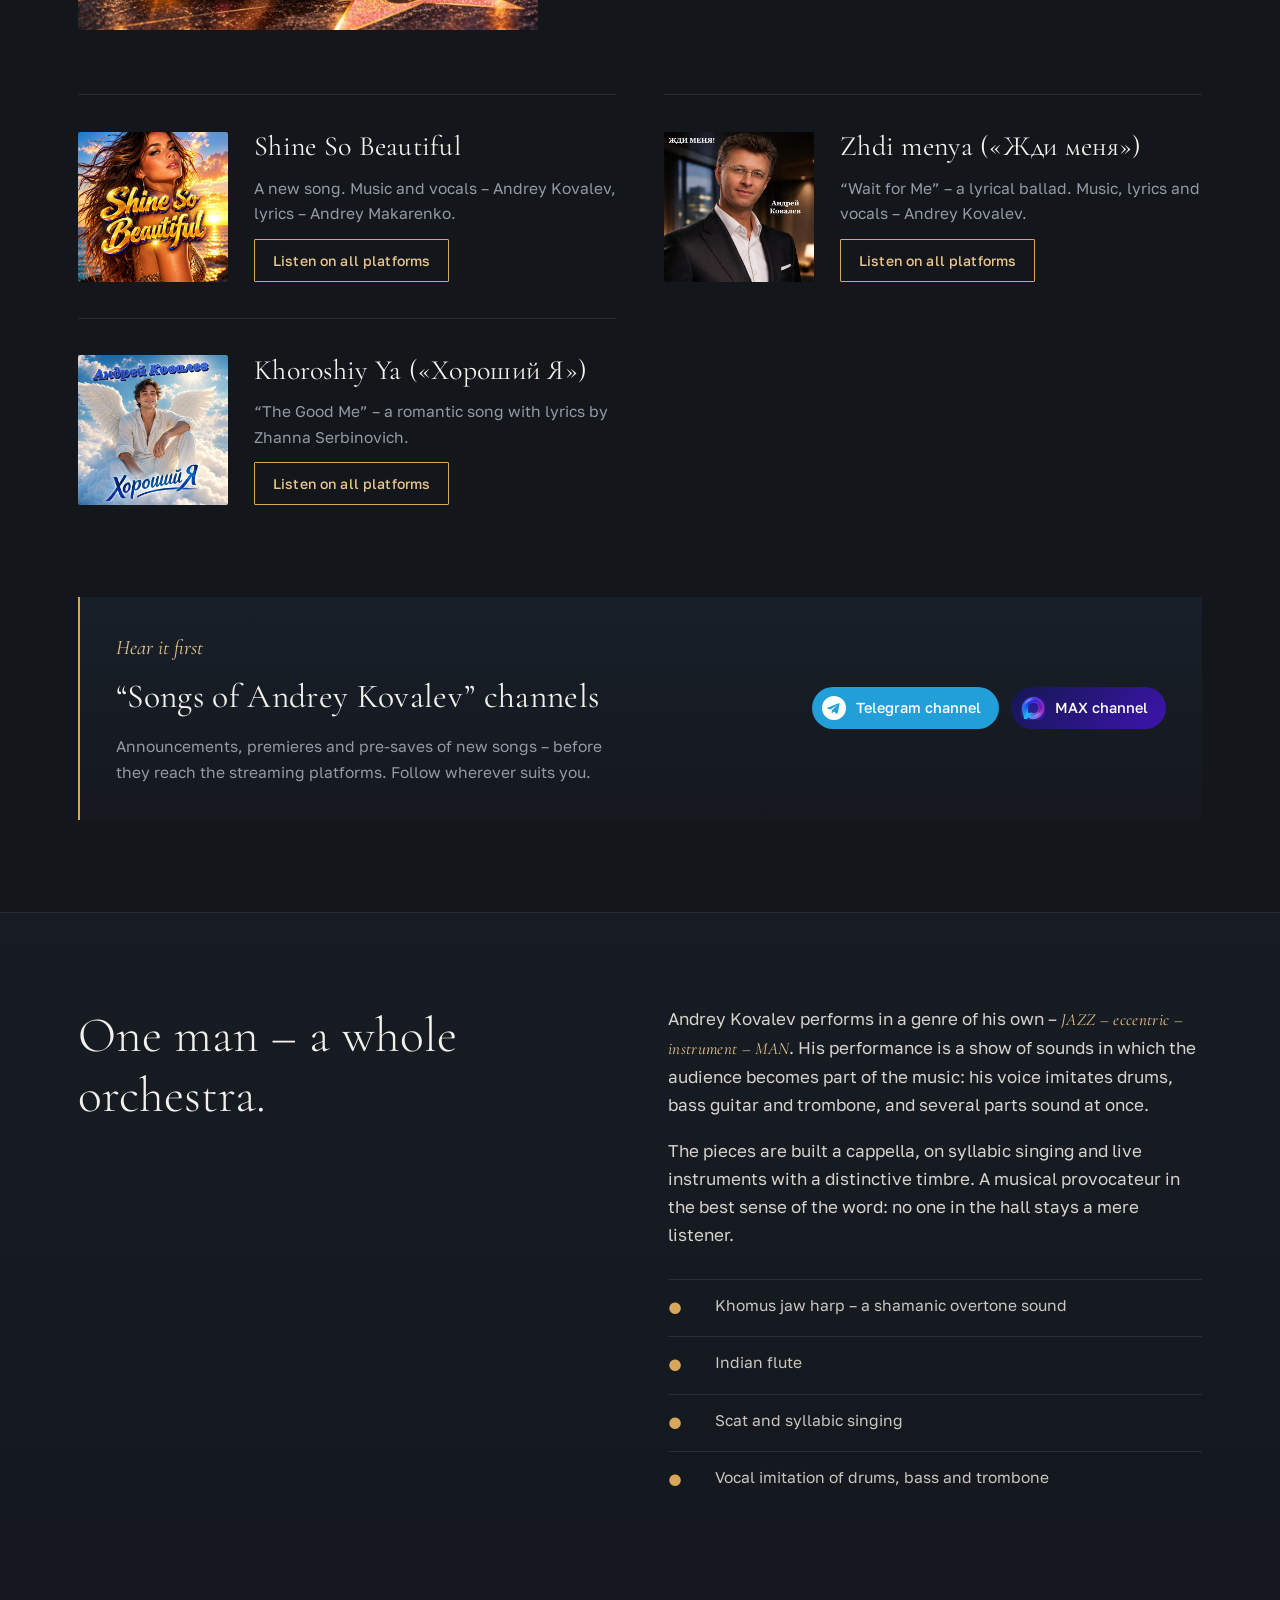
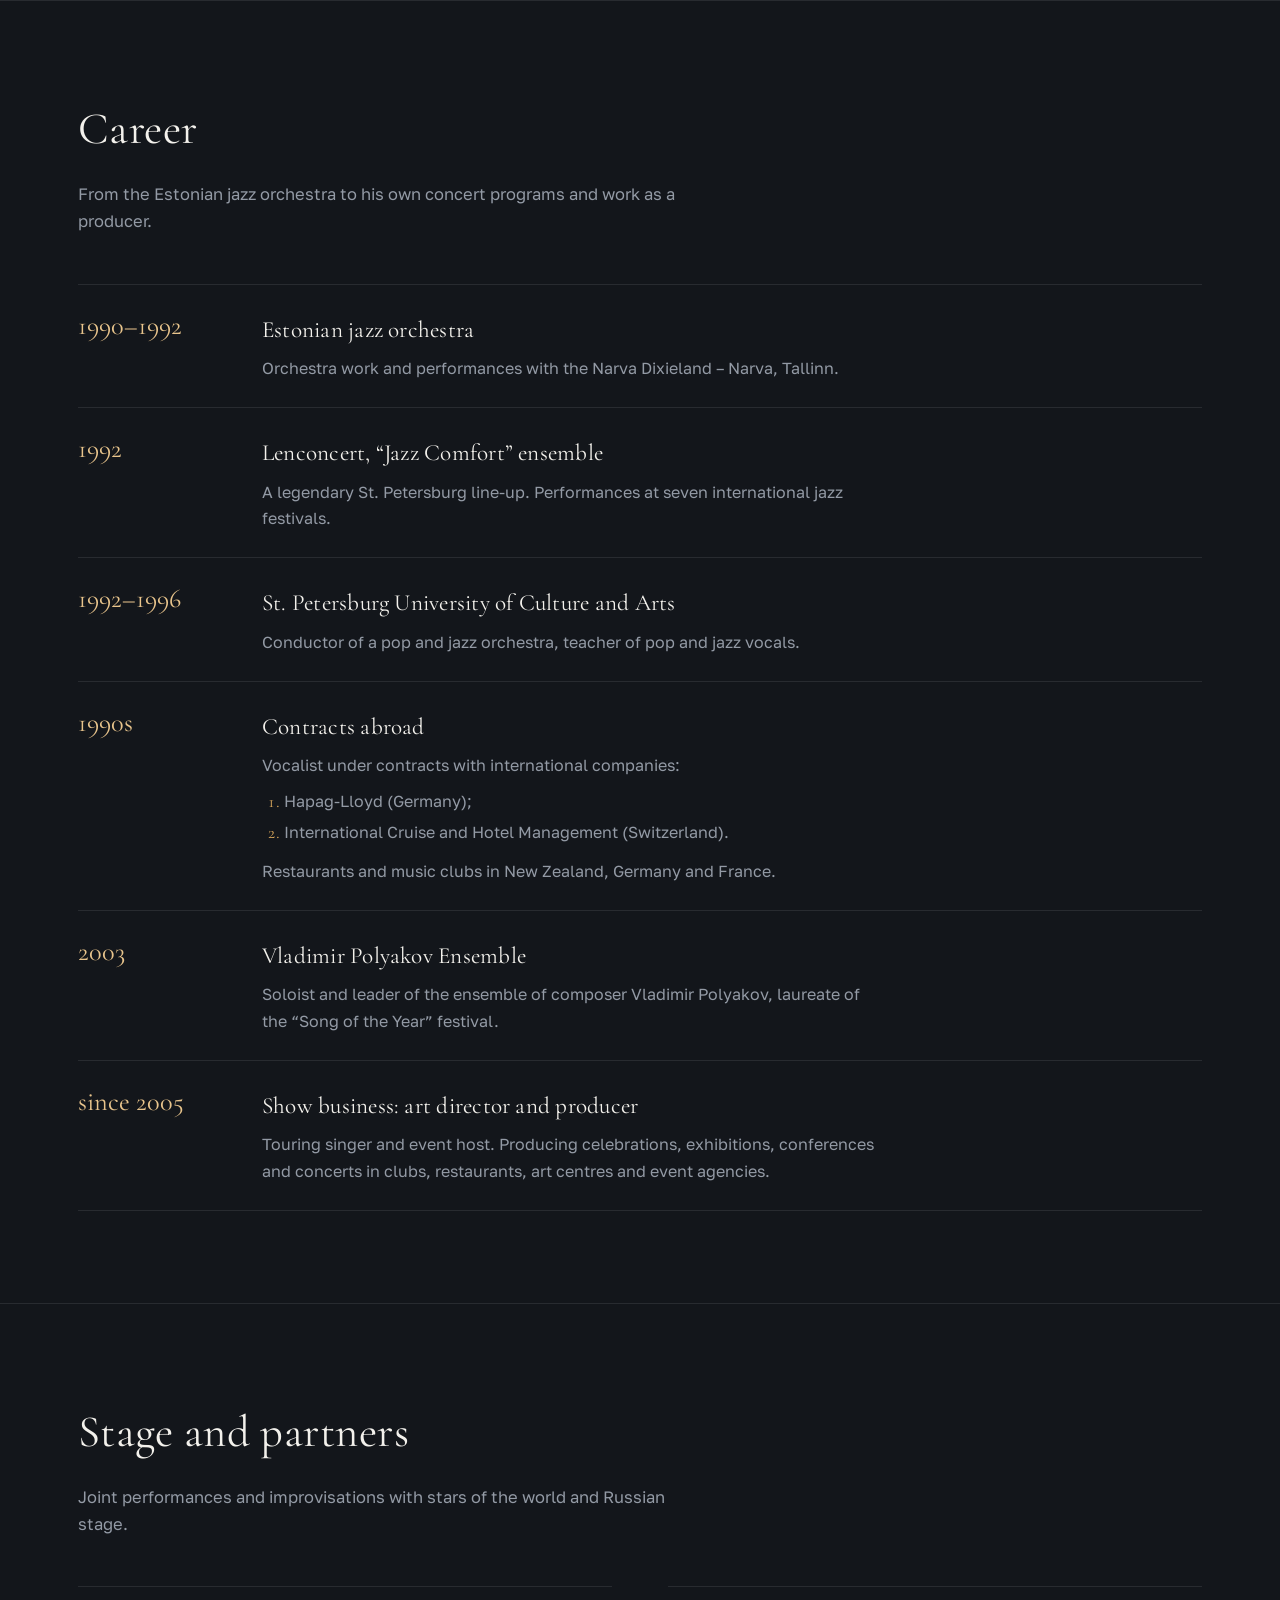
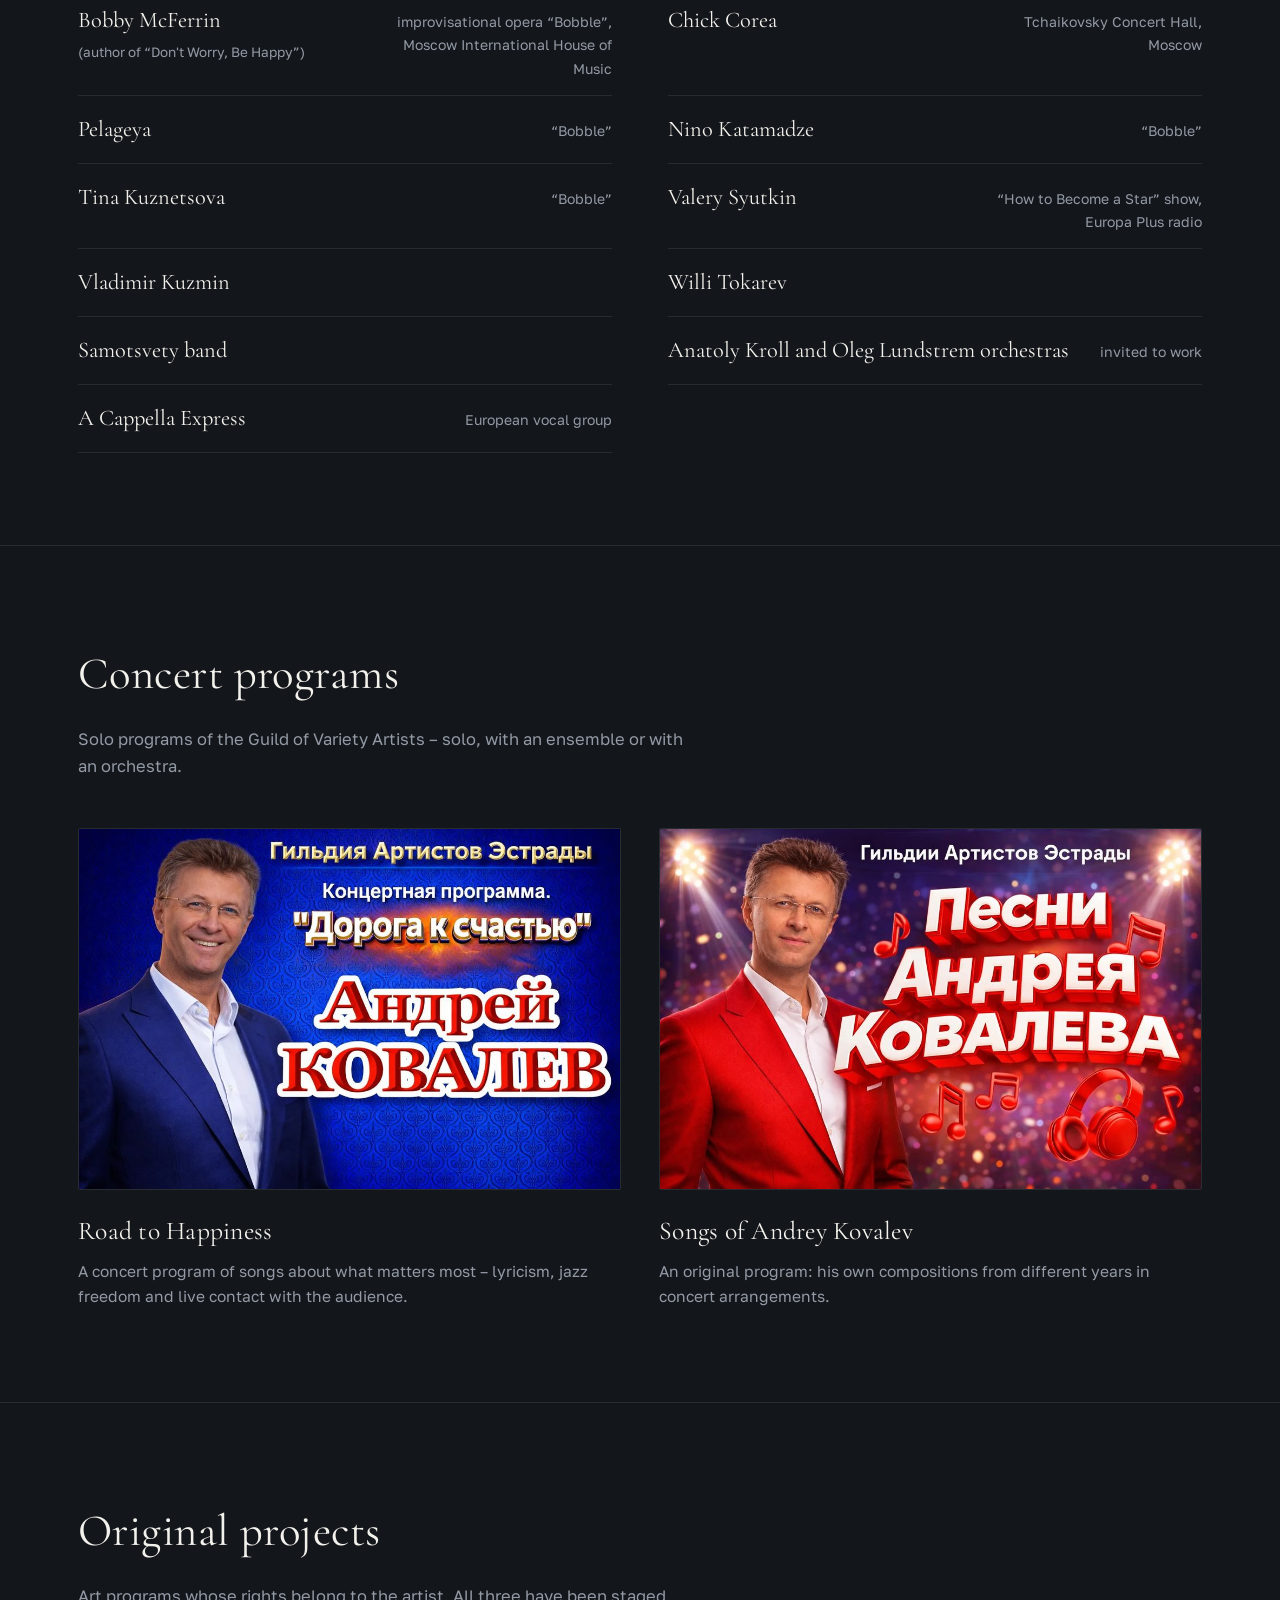
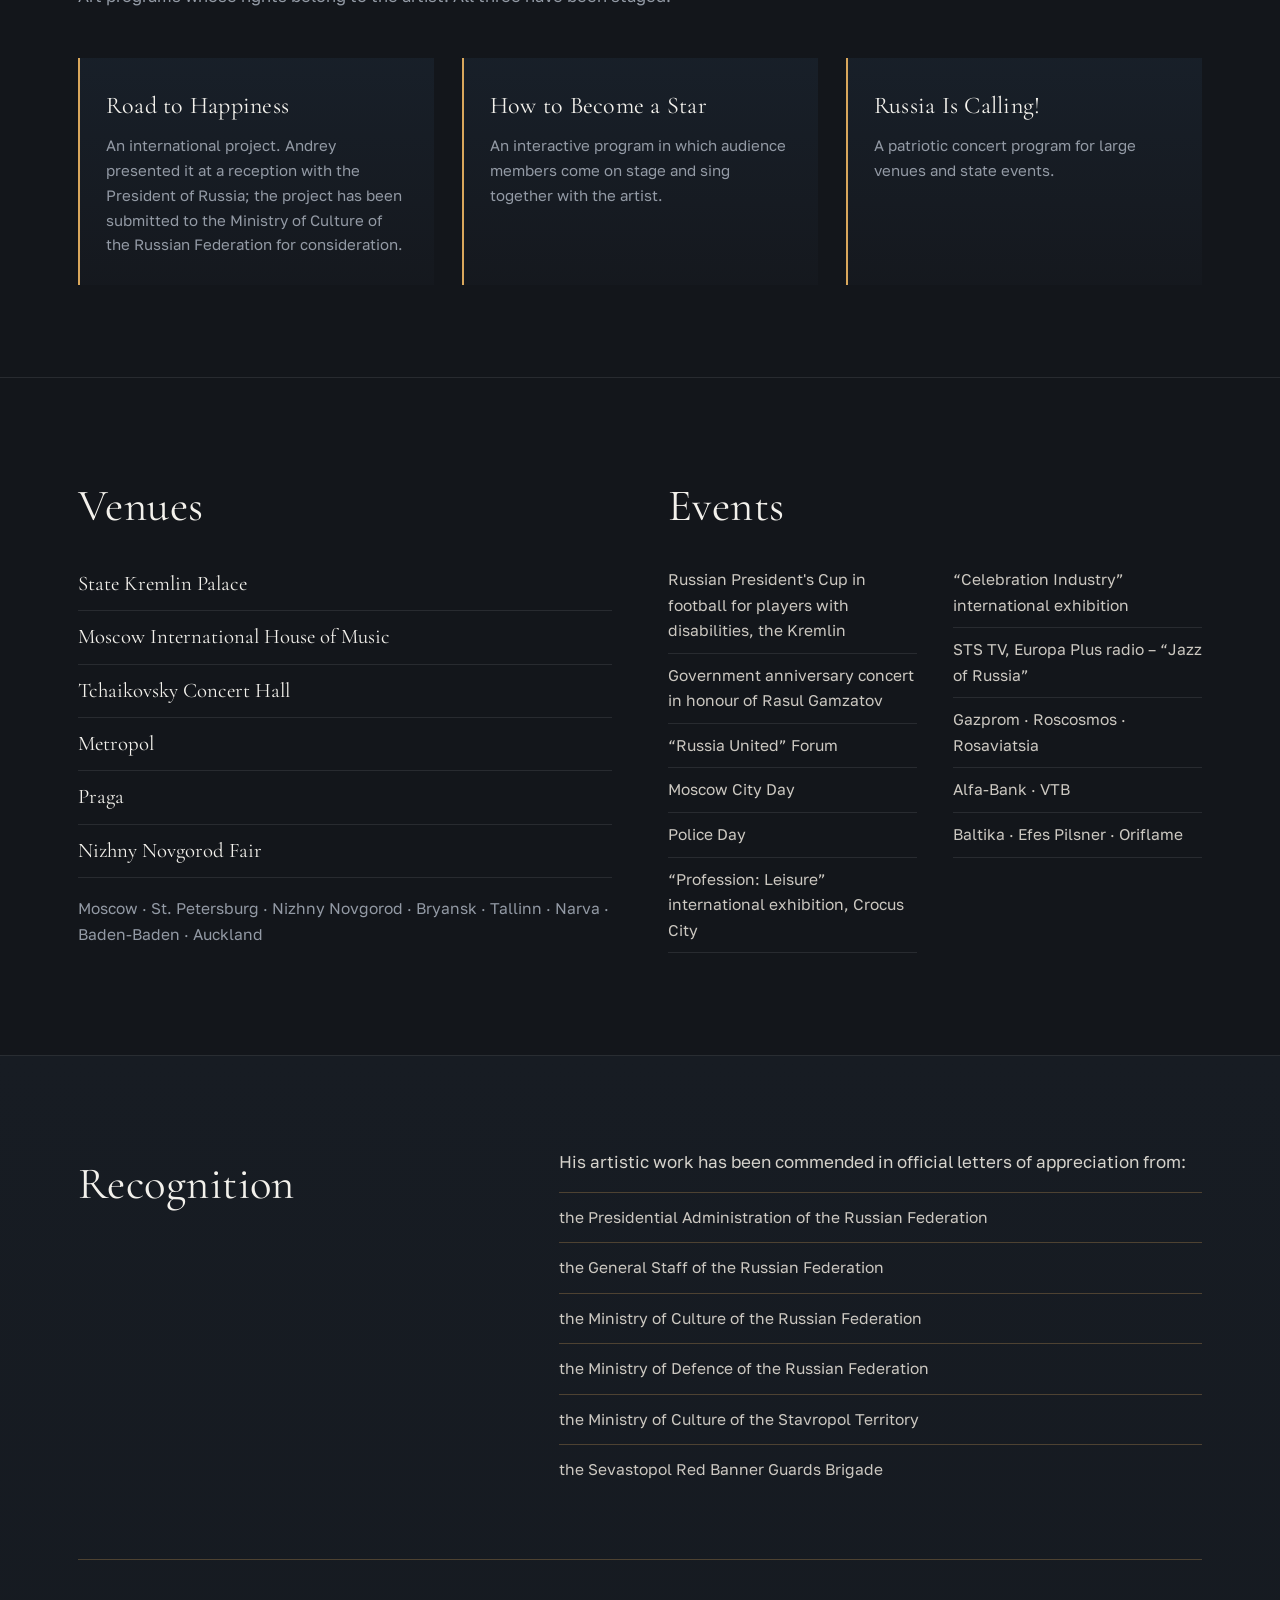
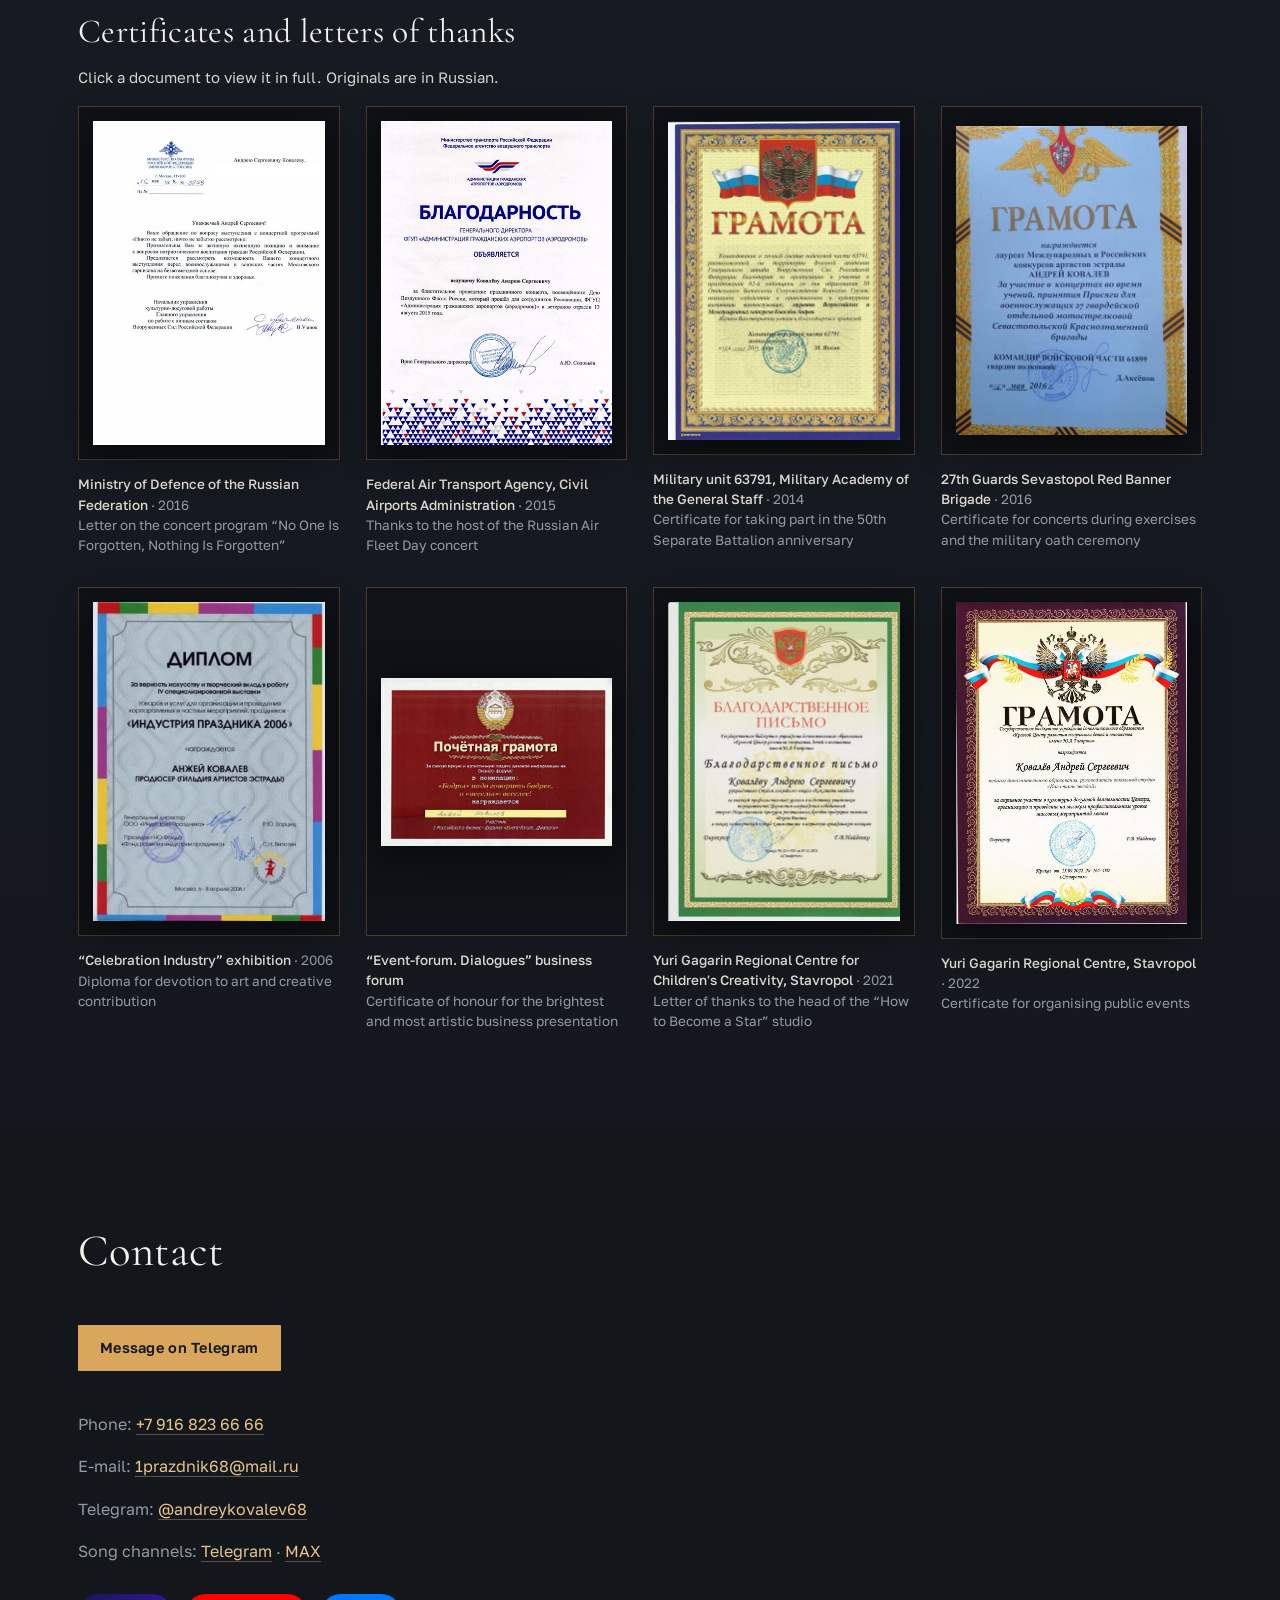
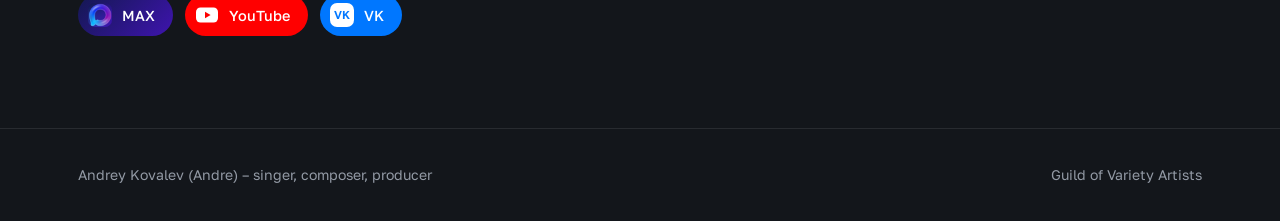
==== commit a520b362: "3D-надпись имени, кнопка «Отбивка», e-mail, блок грамот и благодарностей (RU и EN) Co-Authored-By: C" ====
--- a/en/index.html
+++ b/en/index.html
@@ -7,7 +7,7 @@
 <meta name="description" content="Andrey Kovalev (Andre) – pop and jazz vocalist, composer, producer and arranger. A one-man orchestra and creator of the JAZZ – eccentric – instrument – MAN genre.">
 <link rel="preconnect" href="https://fonts.googleapis.com">
 <link rel="preconnect" href="https://fonts.gstatic.com" crossorigin>
-<link href="https://fonts.googleapis.com/css2?family=Cormorant+Garamond:ital,wght@0,300;0,400;0,500;0,600;1,300;1,400&family=Golos+Text:wght@400;500;600&display=swap" rel="stylesheet">
+<link href="https://fonts.googleapis.com/css2?family=Cormorant+Garamond:ital,wght@0,300;0,400;0,500;0,600;0,700;1,300;1,400;1,700&family=Golos+Text:wght@400;500;600&display=swap" rel="stylesheet">
 <link rel="stylesheet" href="../style.css">
 <link rel="alternate" hreflang="ru" href="https://kovalevandre.ru/">
 <link rel="alternate" hreflang="en" href="https://kovalevandre.ru/en/">
@@ -40,7 +40,7 @@
       <div class="portrait fade d2"><div class="eyebrow">Pop and jazz<br>vocals</div><img src="../img/portret.jpg" alt="Portrait of Andrey Kovalev"></div>
       <div class="id-text">
         <h1 class="fade d1">Andrey<span class="last">Kovalev</span></h1>
-        <div class="alias fade d1">Andre</div>
+        <div class="alias-row fade d1"><div class="alias">Andre</div><button class="jingle" type="button" data-src="../audio/otbivka.mp3" aria-pressed="false" aria-label="Play the “Andrey Kovalev” jingle"><span class="jingle-ico" aria-hidden="true">▶</span>Jingle</button></div>
         <p class="roles fade d2">Singer, composer and producer. Thirty-six years on the professional stage – from jazz festivals and cruise contracts to the <strong>State Kremlin Palace concert hall</strong> and the stage of the Moscow International House of Music.</p>
         <a class="cta hero-cta fade d2" href="#songs">Listen to the songs</a>
       </div>
@@ -292,8 +292,9 @@
   </div>
 </section>
 
-<section class="recog">
-  <div class="wrap recog-inner">
+<section class="recog" id="awards">
+  <div class="wrap">
+  <div class="recog-inner">
     <div>
       <h2 class="sec-head">Recognition</h2>
     </div>
@@ -309,7 +310,28 @@
       </ul>
     </div>
   </div>
-</section>
+
+  <div class="docs">
+    <h3 class="docs-head">Certificates and letters of thanks</h3>
+    <p class="docs-sub">Click a document to view it in full. Originals are in Russian.</p>
+    <ul class="docs-grid">
+      <li><a class="doc" href="../img/docs/minoborony-2016.jpg" target="_blank" rel="noopener"><span class="doc-frame"><img src="../img/docs/minoborony-2016-mini.jpg" width="457" height="640" loading="lazy" alt="Letter from the Ministry of Defence of the Russian Federation, 2016"></span><span class="doc-cap"><b>Ministry of Defence of the Russian Federation</b> · 2016<br>Letter on the concert program “No One Is Forgotten, Nothing Is Forgotten”</span></a></li>
+      <li><a class="doc" href="../img/docs/rosaviatsiya-2015.jpg" target="_blank" rel="noopener"><span class="doc-frame"><img src="../img/docs/rosaviatsiya-2015-mini.jpg" width="457" height="640" loading="lazy" alt="Letter of thanks from the Civil Airports Administration, 2015"></span><span class="doc-cap"><b>Federal Air Transport Agency, Civil Airports Administration</b> · 2015<br>Thanks to the host of the Russian Air Fleet Day concert</span></a></li>
+      <li><a class="doc" href="../img/docs/vch-63791-2014.jpg" target="_blank" rel="noopener"><span class="doc-frame"><img src="../img/docs/vch-63791-2014-mini.jpg" width="465" height="640" loading="lazy" alt="Certificate from military unit 63791, 2014"></span><span class="doc-cap"><b>Military unit 63791, Military Academy of the General Staff</b> · 2014<br>Certificate for taking part in the 50th Separate Battalion anniversary</span></a></li>
+      <li><a class="doc" href="../img/docs/brigada-27-2016.jpg" target="_blank" rel="noopener"><span class="doc-frame"><img src="../img/docs/brigada-27-2016-mini.jpg" width="480" height="640" loading="lazy" alt="Certificate from the 27th Guards Sevastopol Red Banner Brigade, 2016"></span><span class="doc-cap"><b>27th Guards Sevastopol Red Banner Brigade</b> · 2016<br>Certificate for concerts during exercises and the military oath ceremony</span></a></li>
+      <li><a class="doc" href="../img/docs/industriya-prazdnika-2006.jpg" target="_blank" rel="noopener"><span class="doc-frame"><img src="../img/docs/industriya-prazdnika-2006-mini.jpg" width="325" height="448" loading="lazy" alt="Diploma of the “Celebration Industry 2006” exhibition"></span><span class="doc-cap"><b>“Celebration Industry” exhibition</b> · 2006<br>Diploma for devotion to art and creative contribution</span></a></li>
+      <li><a class="doc" href="../img/docs/event-forum.jpg" target="_blank" rel="noopener"><span class="doc-frame"><img src="../img/docs/event-forum-mini.jpg" width="640" height="465" loading="lazy" alt="Certificate of honour from the “Event-forum. Dialogues” business forum"></span><span class="doc-cap"><b>“Event-forum. Dialogues” business forum</b><br>Certificate of honour for the brightest and most artistic business presentation</span></a></li>
+      <li><a class="doc" href="../img/docs/centr-gagarina-2021.jpg" target="_blank" rel="noopener"><span class="doc-frame"><img src="../img/docs/centr-gagarina-2021-mini.jpg" width="465" height="640" loading="lazy" alt="Letter of thanks from the Yuri Gagarin Regional Centre, 2021"></span><span class="doc-cap"><b>Yuri Gagarin Regional Centre for Children's Creativity, Stavropol</b> · 2021<br>Letter of thanks to the head of the “How to Become a Star” studio</span></a></li>
+      <li><a class="doc" href="../img/docs/centr-gagarina-2022.jpg" target="_blank" rel="noopener"><span class="doc-frame"><img src="../img/docs/centr-gagarina-2022-mini.jpg" width="461" height="640" loading="lazy" alt="Certificate from the Yuri Gagarin Regional Centre, 2022"></span><span class="doc-cap"><b>Yuri Gagarin Regional Centre, Stavropol</b> · 2022<br>Certificate for organising public events</span></a></li>
+    </ul>
+  </div>
+  </div>
+</section>
+
+<dialog class="doc-view" aria-label="Document viewer">
+  <button class="doc-close" type="button" aria-label="Close">×</button>
+  <img alt="">
+</dialog>
 
 <section class="contact" id="contact">
   <div class="wrap">
@@ -317,6 +339,7 @@
     <a class="cta cta-small" href="https://t.me/andreykovalev68">Message on Telegram</a>
     <div class="contact-lines">
       <div>Phone: <a href="tel:+79168236666">+7 916 823 66 66</a></div>
+      <div>E-mail: <a href="mailto:1prazdnik68@mail.ru">1prazdnik68@mail.ru</a></div>
       <div>Telegram: <a href="https://t.me/andreykovalev68">@andreykovalev68</a></div>
       <div>Song channels: <a href="https://t.me/andreykovalevpesny" target="_blank" rel="noopener">Telegram</a> · <a href="https://max.ru/channel_andreykovalev" target="_blank" rel="noopener">MAX</a></div>
     </div>
@@ -341,5 +364,6 @@
   </div>
 </footer>
 
+<script src="../site.js" defer></script>
 </body>
 </html>
--- a/style.css
+++ b/style.css
@@ -261,3 +261,44 @@
 .fade.d1{animation-delay:.08s}.fade.d2{animation-delay:.18s}.fade.d3{animation-delay:.28s}
 @keyframes rise{to{opacity:1;transform:none}}
 @media (prefers-reduced-motion: reduce){.fade{animation:none;opacity:1;transform:none}}
+
+/* имя: жирно, золотая обводка, объёмная 3D-тень */
+.id-text h1,.id-text h1 .last{font-weight:700}
+.id-text h1{color:var(--shirt);letter-spacing:.015em;-webkit-text-stroke:1px rgba(232,196,140,.9);paint-order:stroke fill;
+  text-shadow:1px 1px 0 #C8954B,2px 2px 0 #B07F3A,3px 3px 0 #94682D,4px 4px 0 #775222,5px 5px 0 #5A3D18,6px 6px 0 #402B10,10px 12px 22px rgba(0,0,0,.7)}
+.alias-row{display:flex;align-items:center;flex-wrap:wrap;gap:10px 18px;margin-top:.2em}
+.id-text .alias{font-weight:700;font-style:italic;font-size:clamp(1.7rem,2.8vw,2.4rem);line-height:1.1;color:var(--lamp-soft);-webkit-text-stroke:.7px #4A3214;paint-order:stroke fill;
+  text-shadow:1px 1px 0 #A87635,2px 2px 0 #87602A,3px 3px 0 #66471D,4px 4px 0 #463011,7px 8px 14px rgba(0,0,0,.65)}
+@media (max-width:640px){
+  .id-text h1{-webkit-text-stroke:.6px rgba(232,196,140,.9);text-shadow:1px 1px 0 #B07F3A,2px 2px 0 #94682D,3px 3px 0 #5A3D18,5px 6px 12px rgba(0,0,0,.7)}
+  .id-text .alias{font-size:1.5rem;text-shadow:1px 1px 0 #87602A,2px 2px 0 #463011,4px 5px 9px rgba(0,0,0,.6)}
+}
+
+/* кнопка «Отбивка» */
+.jingle{display:inline-flex;align-items:center;gap:9px;padding:7px 16px 7px 12px;border:1px solid var(--line);border-radius:999px;background:rgba(217,167,92,.06);color:var(--lamp-soft);font:500 13px/1 "Golos Text",Arial,sans-serif;letter-spacing:.08em;text-transform:uppercase;cursor:pointer;transition:border-color .2s,background .2s,color .2s}
+.jingle:hover{border-color:var(--lamp);background:rgba(217,167,92,.14);color:var(--shirt)}
+.jingle:focus-visible{outline:2px solid var(--lamp);outline-offset:3px}
+.jingle-ico{display:inline-grid;place-items:center;width:22px;height:22px;border-radius:50%;background:var(--lamp);color:#15181D;font-size:9px;letter-spacing:0}
+.jingle.is-playing .jingle-ico{animation:jingle-pulse 1s ease-in-out infinite}
+@keyframes jingle-pulse{0%,100%{box-shadow:0 0 0 0 rgba(217,167,92,.55)}50%{box-shadow:0 0 0 7px rgba(217,167,92,0)}}
+@media (prefers-reduced-motion: reduce){.jingle.is-playing .jingle-ico{animation:none}}
+
+/* грамоты и благодарности */
+.docs{margin-top:64px;padding-top:44px;border-top:1px solid var(--line)}
+.docs-head{font-size:clamp(1.6rem,3vw,2.1rem);margin:0 0 6px}
+.docs-sub{color:var(--muted);font-size:15px;margin:0 0 30px}
+.docs-grid{list-style:none;margin:0;padding:0;display:grid;grid-template-columns:repeat(auto-fill,minmax(210px,1fr));gap:32px 26px}
+.doc{display:flex;flex-direction:column;gap:14px;height:100%;border:0;color:inherit}
+.doc-frame{display:block;aspect-ratio:3/4;padding:14px;background:#0F1216;border:1px solid var(--line);transition:border-color .25s,transform .25s}
+.doc-frame img{width:100%;height:100%;object-fit:contain;filter:drop-shadow(0 8px 18px rgba(0,0,0,.55))}
+.doc:hover .doc-frame{border-color:var(--lamp);transform:translateY(-3px)}
+.doc:focus-visible{outline:2px solid var(--lamp);outline-offset:4px}
+.doc-cap{font-size:13.5px;line-height:1.5;color:var(--muted)}
+.doc-cap b{font-weight:500;color:#DCD8D0}
+@media (max-width:520px){.docs-grid{grid-template-columns:1fr 1fr;gap:24px 14px}.doc-frame{padding:8px}.doc-cap{font-size:12.5px}}
+@media (prefers-reduced-motion: reduce){.doc:hover .doc-frame{transform:none}}
+.doc-view{padding:0;border:0;background:transparent;max-width:94vw;max-height:94vh;overflow:visible}
+.doc-view::backdrop{background:rgba(8,10,13,.88)}
+.doc-view img{display:block;max-width:min(94vw,960px);max-height:92vh;width:auto;height:auto;box-shadow:0 20px 60px rgba(0,0,0,.6)}
+.doc-close{position:absolute;top:10px;right:10px;width:42px;height:42px;border-radius:50%;border:1px solid var(--line);background:rgba(19,22,27,.9);color:var(--shirt);font-size:26px;line-height:1;cursor:pointer}
+.doc-close:hover{border-color:var(--lamp)}
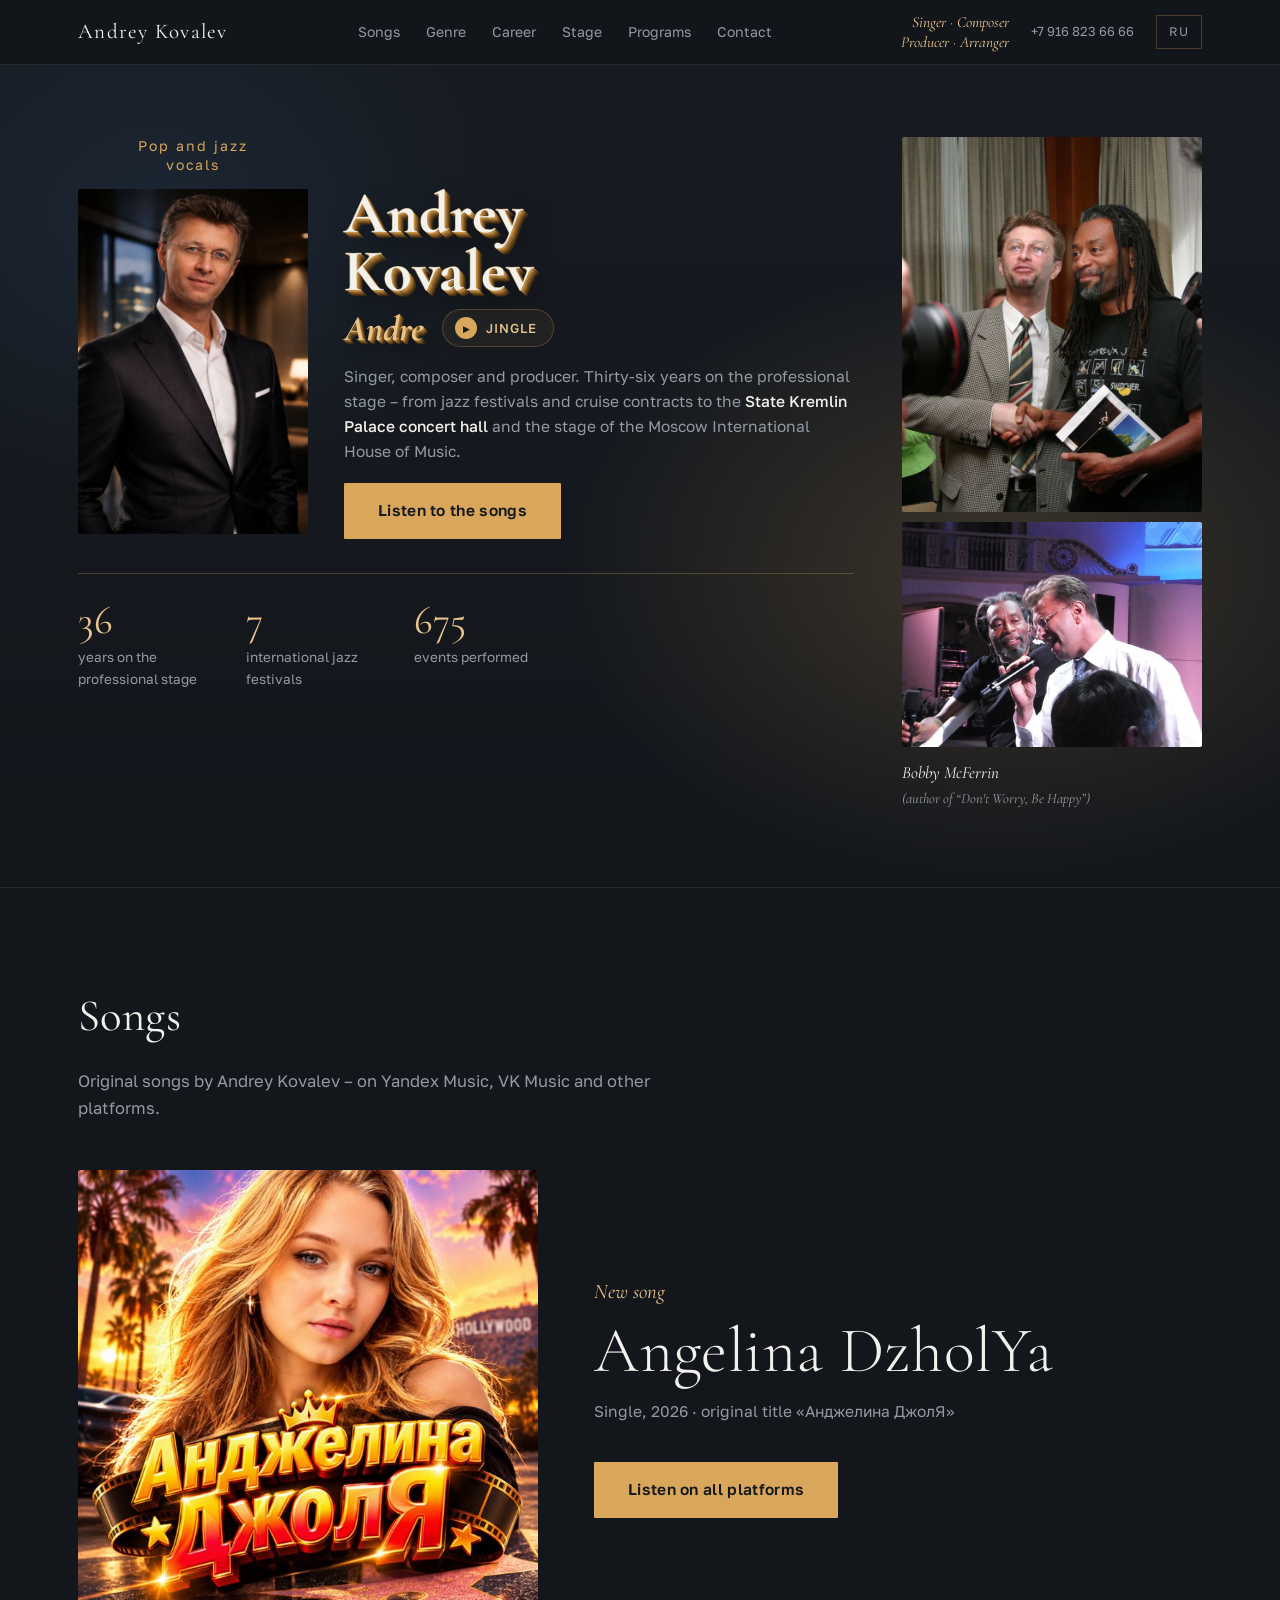
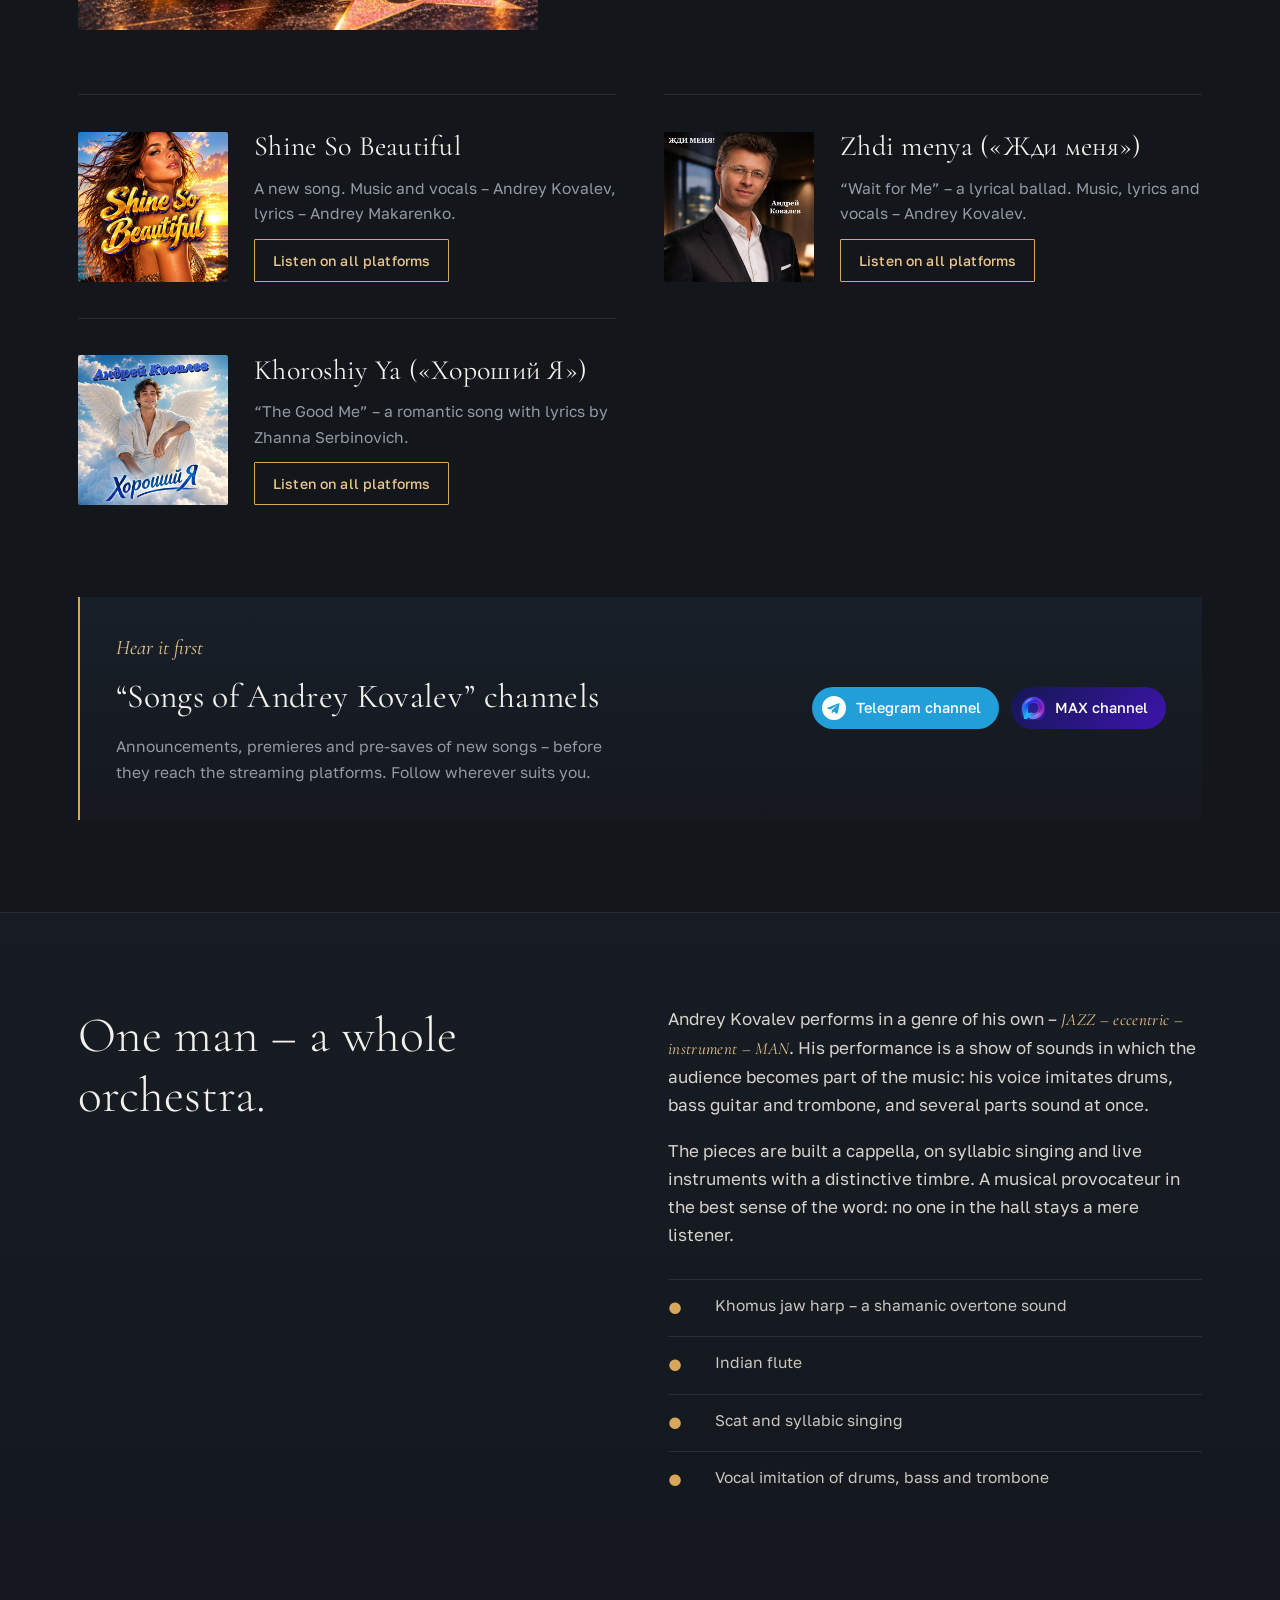
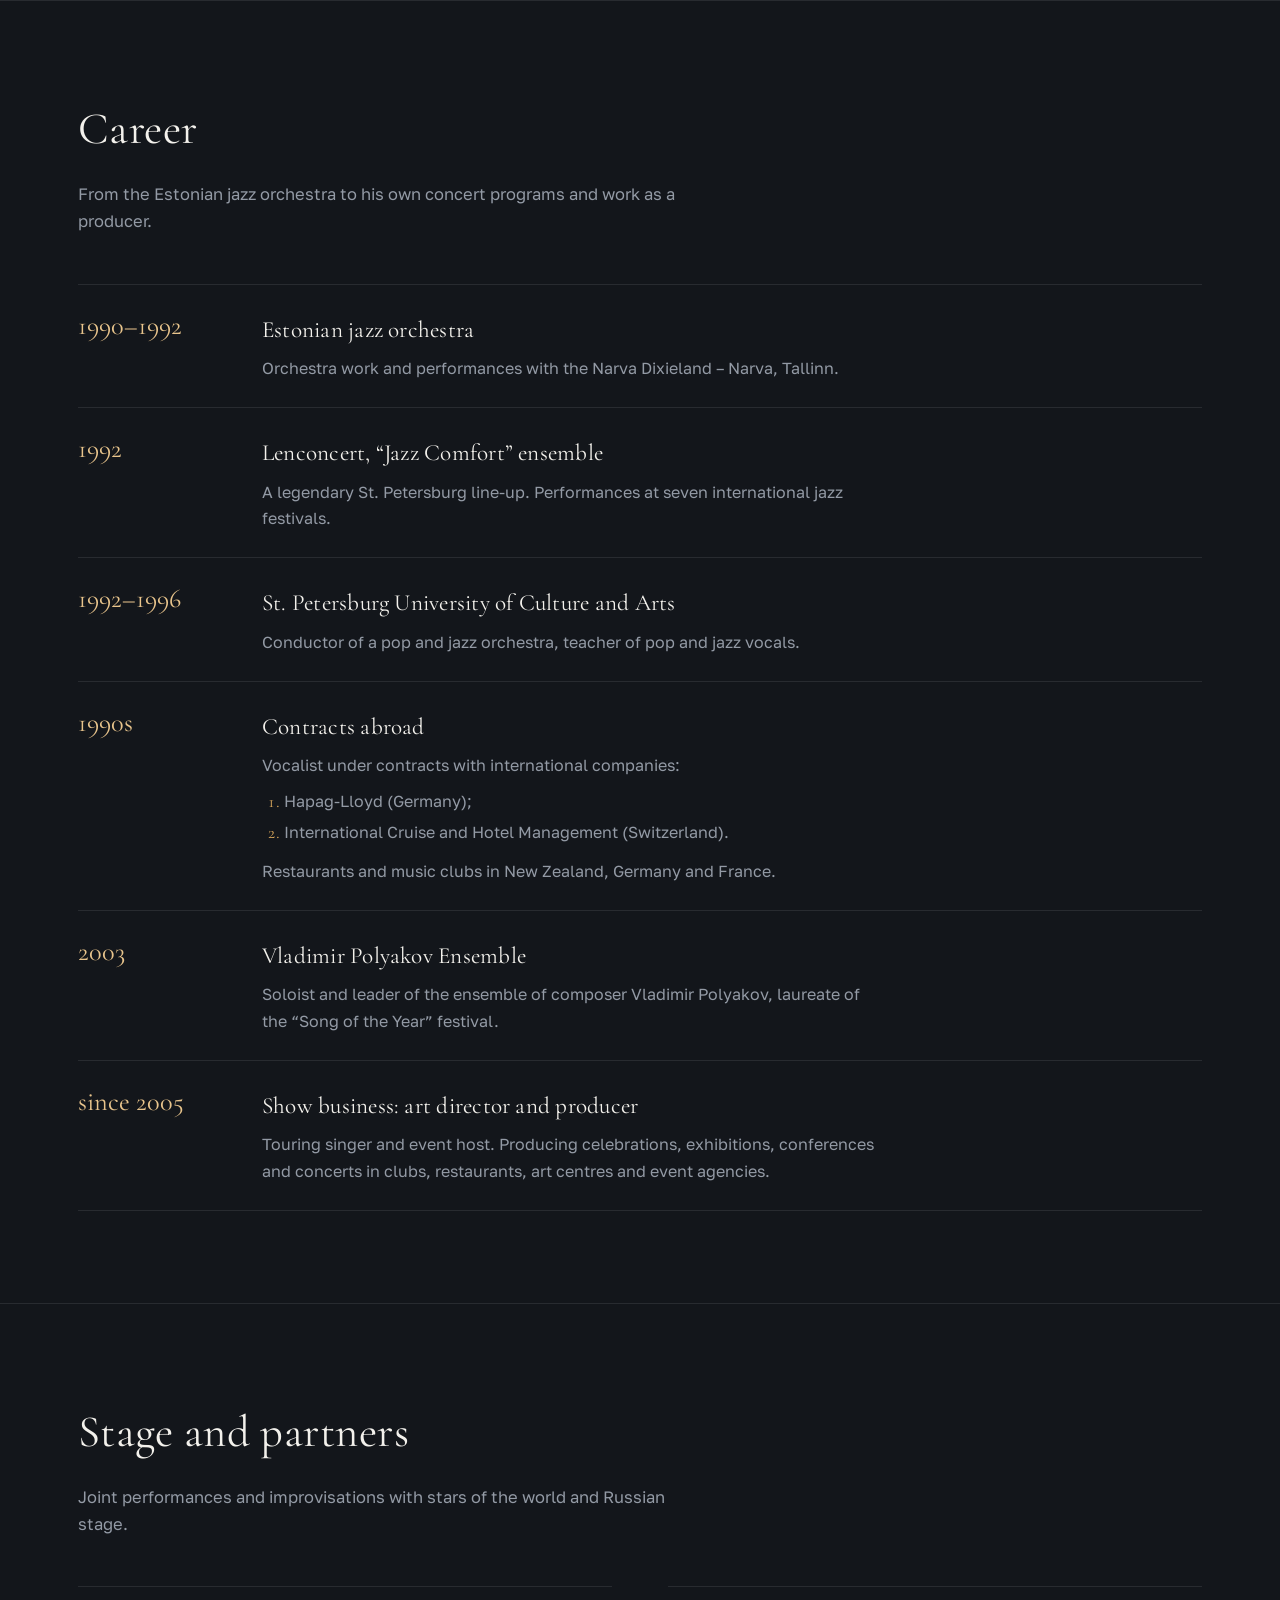
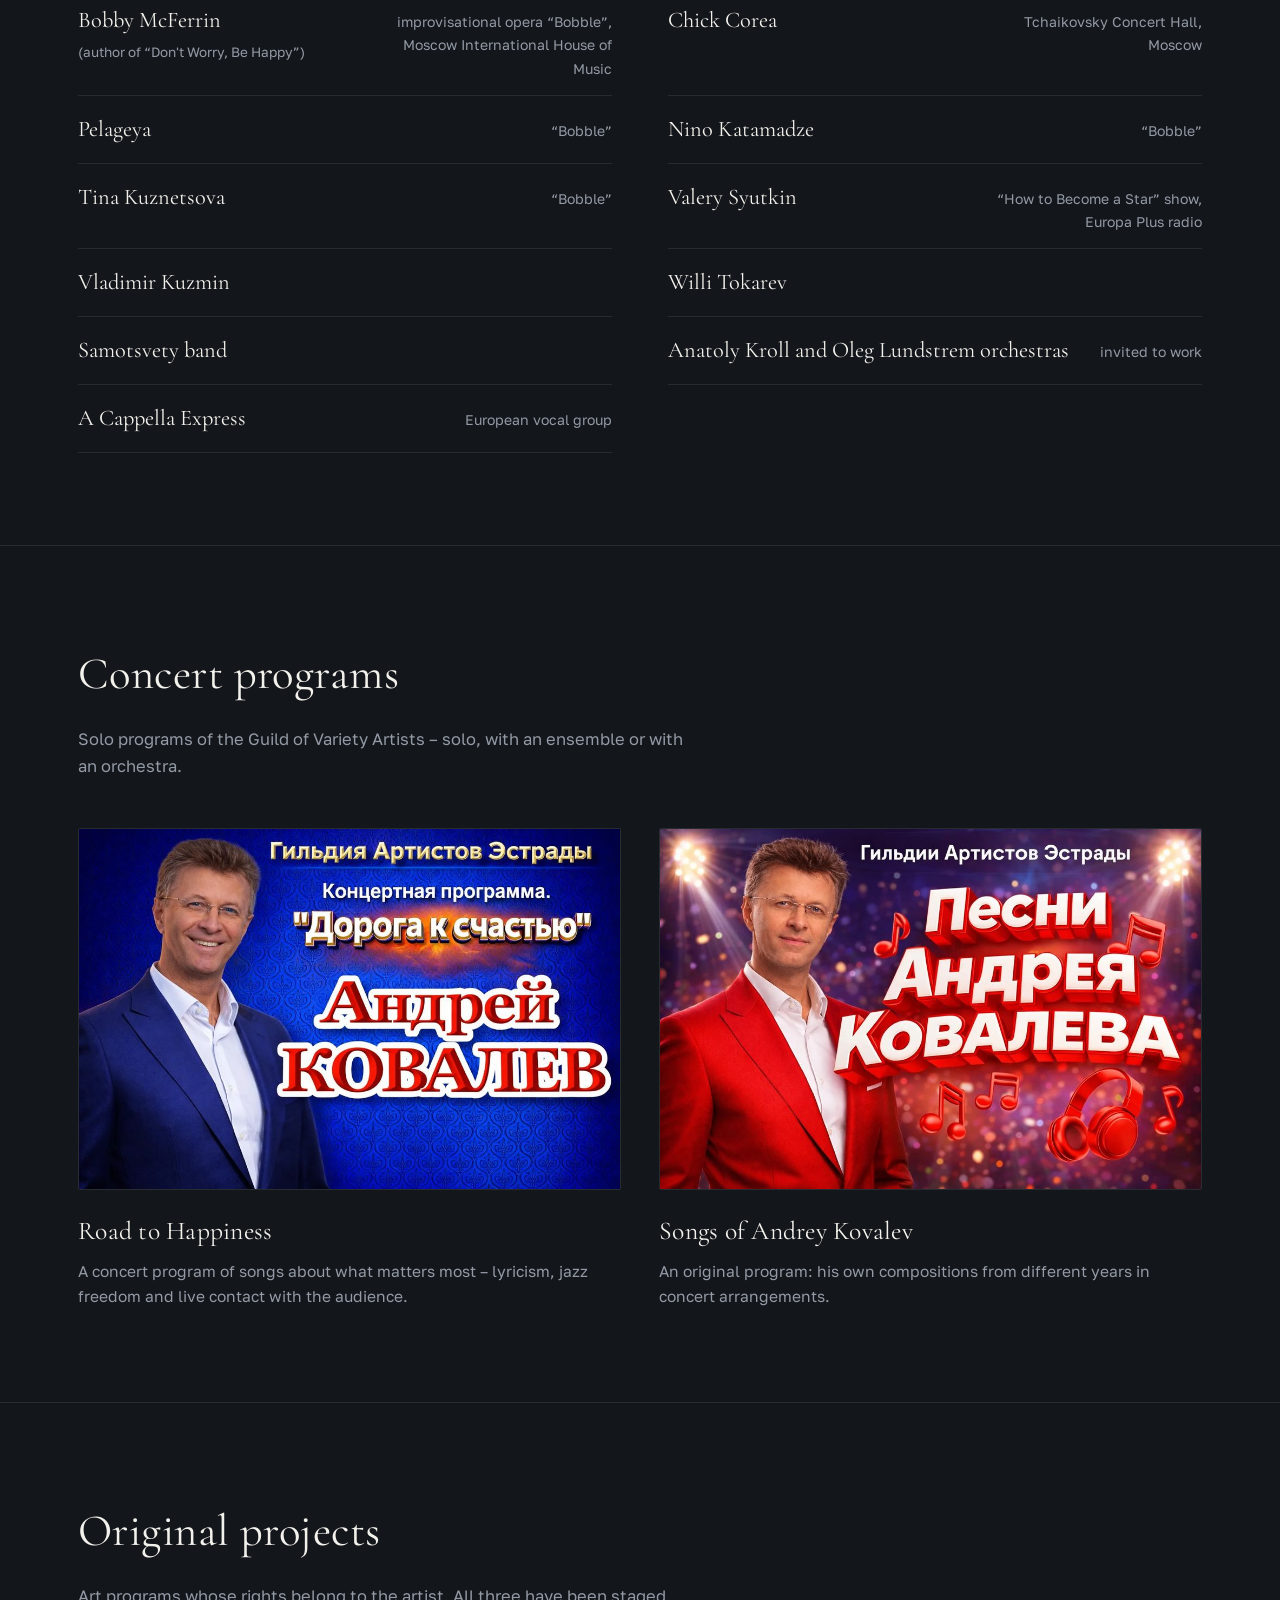
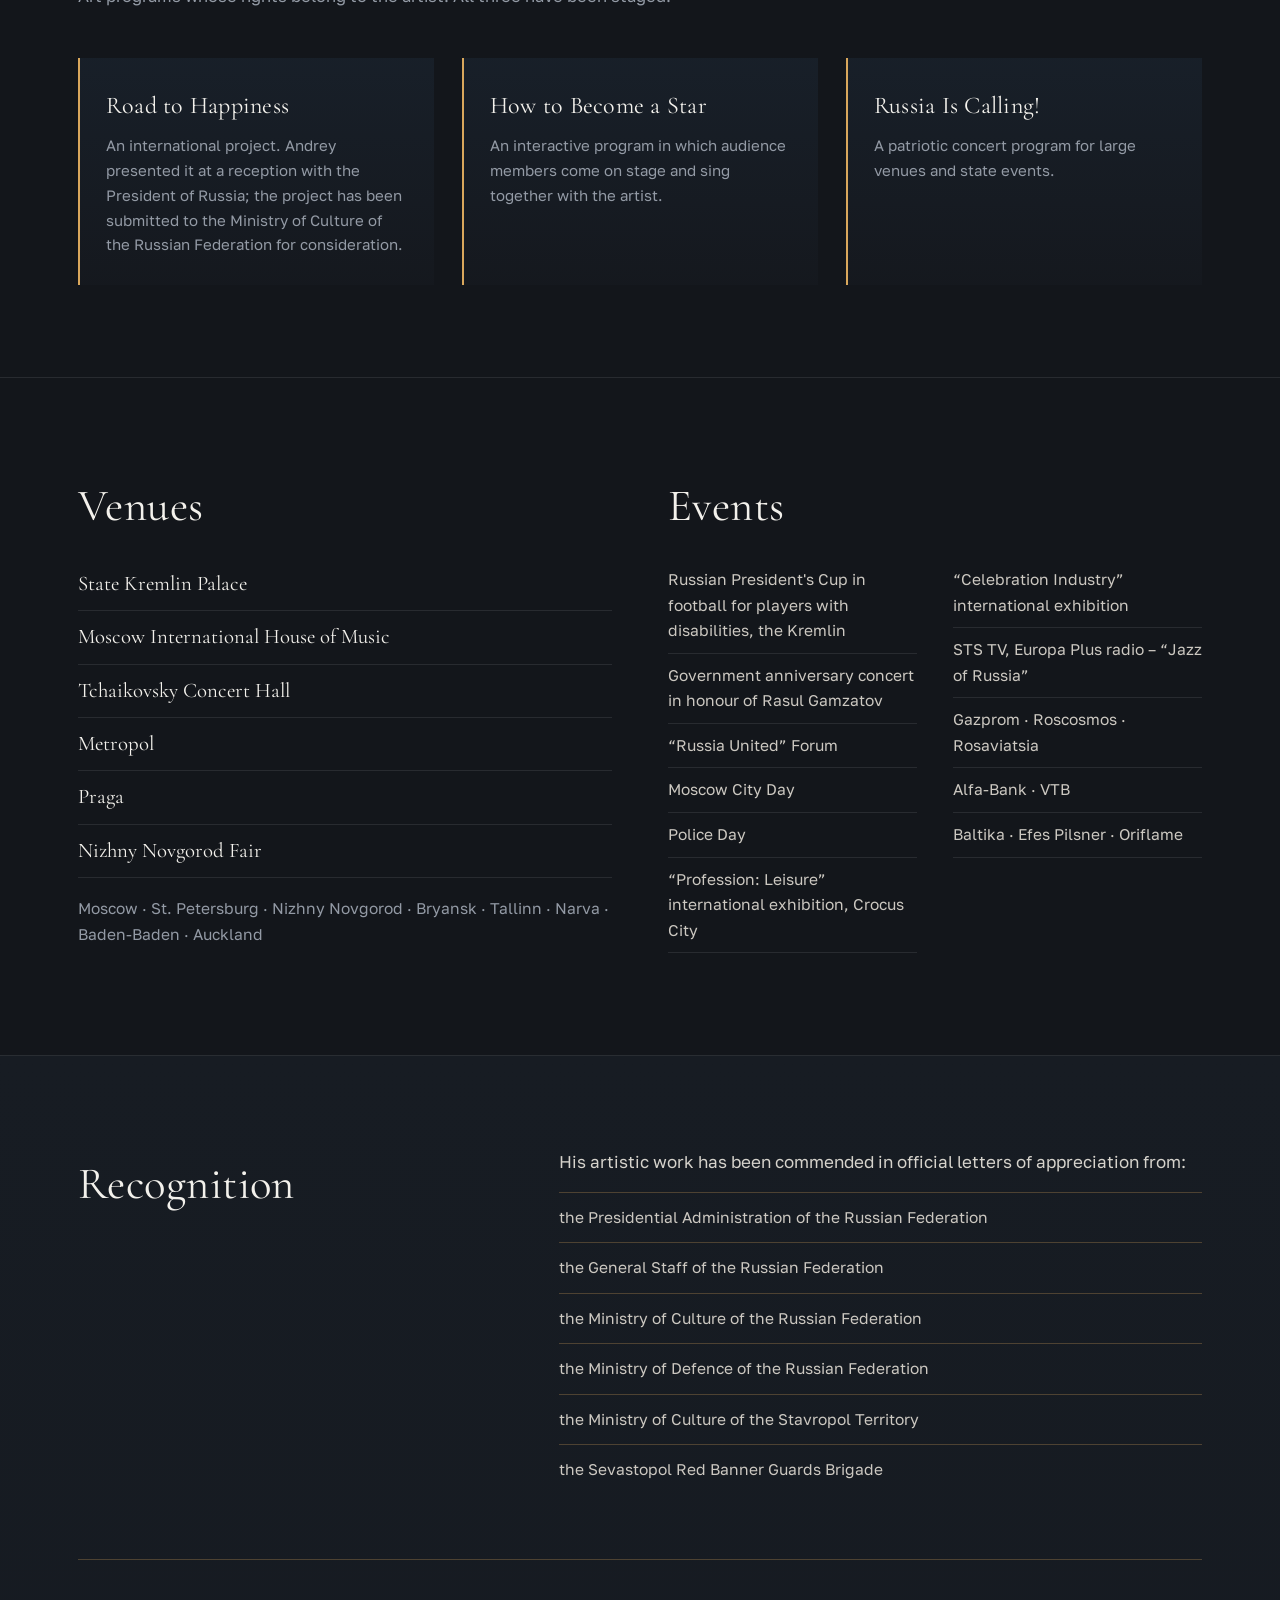
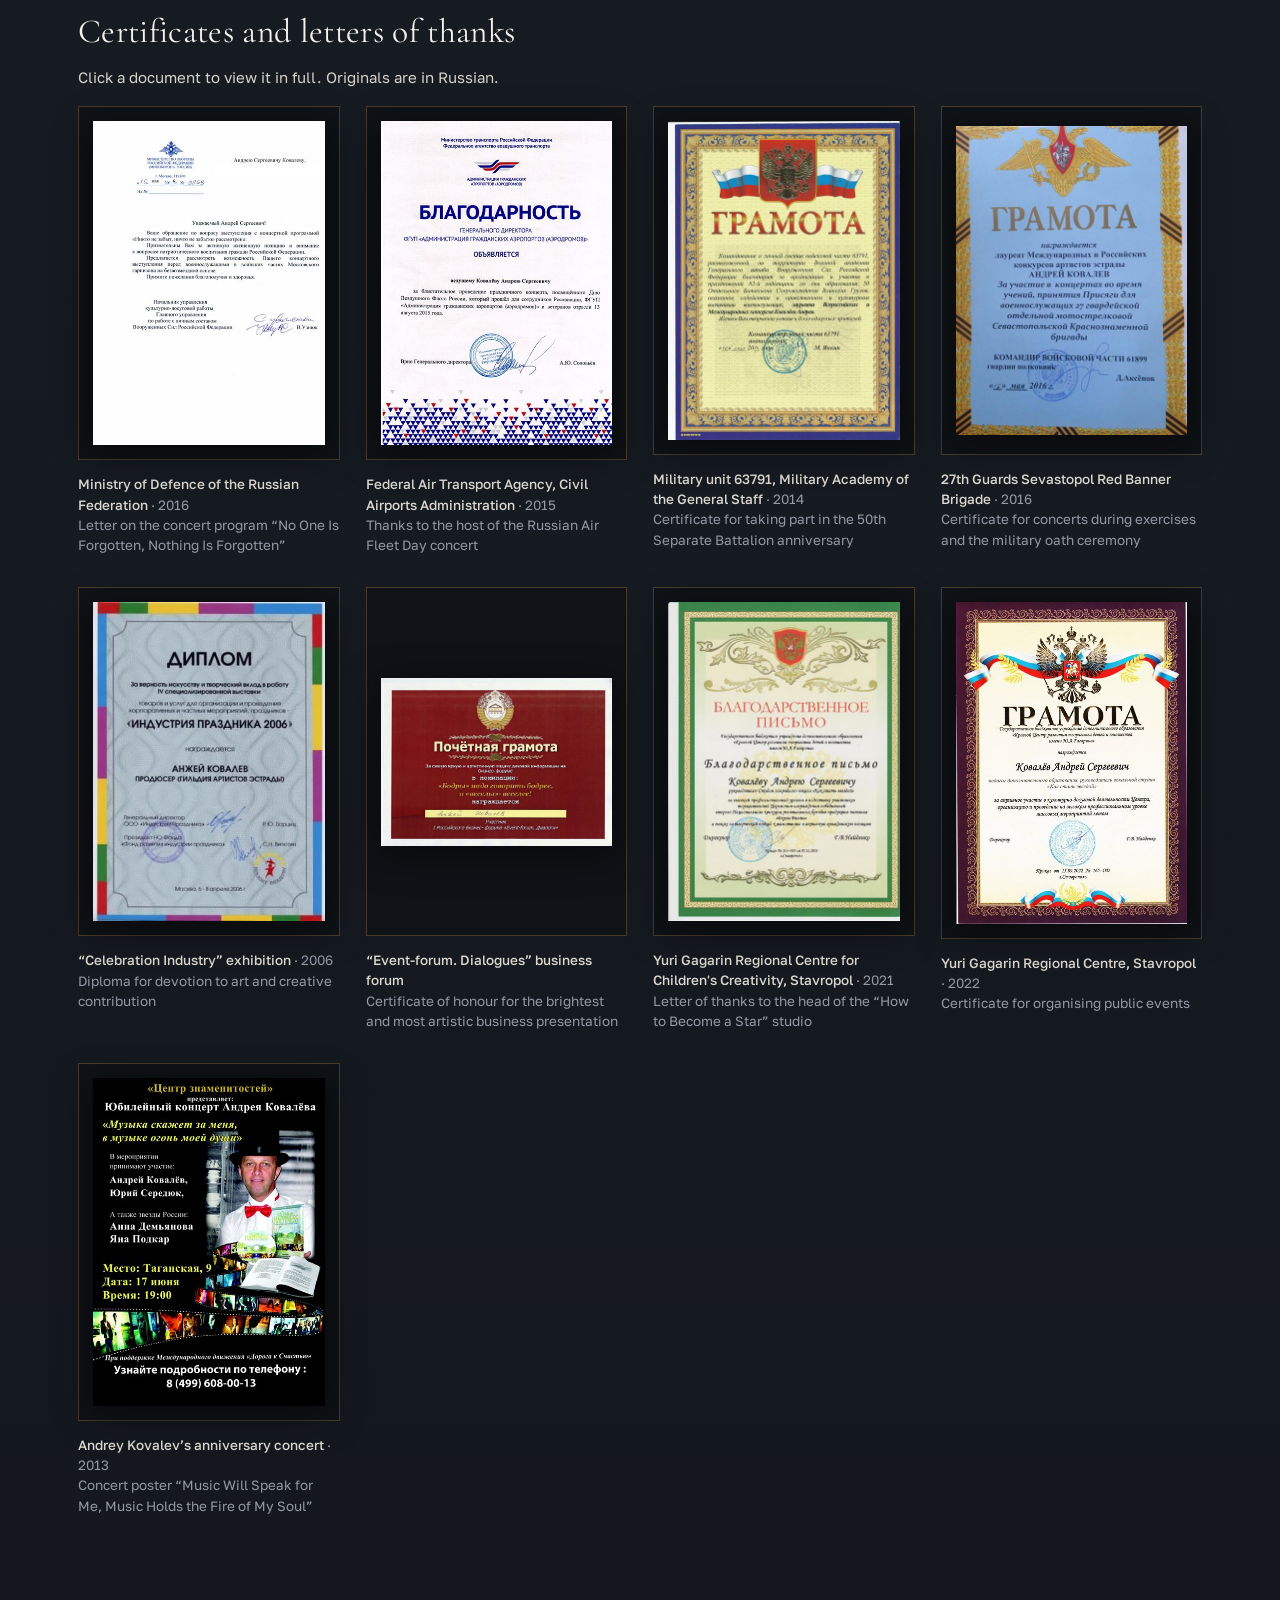
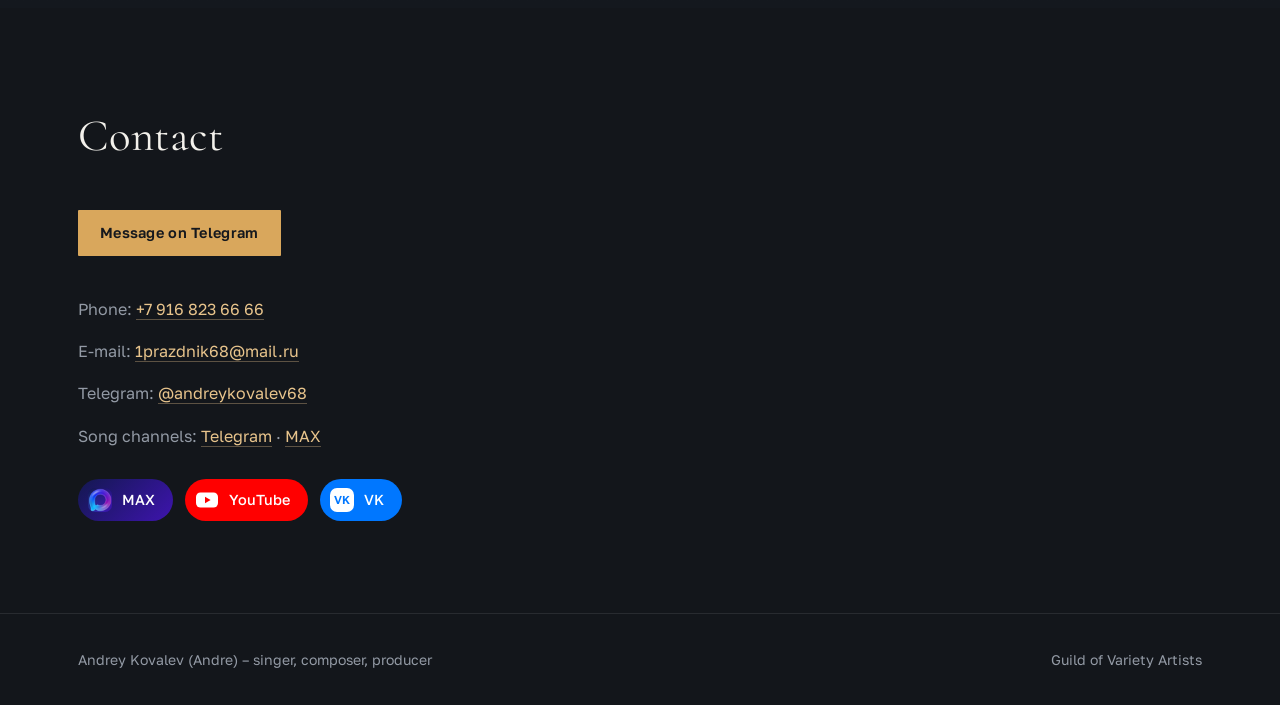
==== commit d510e4be: "Афиша юбилейного концерта в блоке грамот (подпись внизу закрыта) Co-Authored-By: Claude Opus 5.5 <no" ====
--- a/en/index.html
+++ b/en/index.html
@@ -323,6 +323,7 @@
       <li><a class="doc" href="../img/docs/event-forum.jpg" target="_blank" rel="noopener"><span class="doc-frame"><img src="../img/docs/event-forum-mini.jpg" width="640" height="465" loading="lazy" alt="Certificate of honour from the “Event-forum. Dialogues” business forum"></span><span class="doc-cap"><b>“Event-forum. Dialogues” business forum</b><br>Certificate of honour for the brightest and most artistic business presentation</span></a></li>
       <li><a class="doc" href="../img/docs/centr-gagarina-2021.jpg" target="_blank" rel="noopener"><span class="doc-frame"><img src="../img/docs/centr-gagarina-2021-mini.jpg" width="465" height="640" loading="lazy" alt="Letter of thanks from the Yuri Gagarin Regional Centre, 2021"></span><span class="doc-cap"><b>Yuri Gagarin Regional Centre for Children's Creativity, Stavropol</b> · 2021<br>Letter of thanks to the head of the “How to Become a Star” studio</span></a></li>
       <li><a class="doc" href="../img/docs/centr-gagarina-2022.jpg" target="_blank" rel="noopener"><span class="doc-frame"><img src="../img/docs/centr-gagarina-2022-mini.jpg" width="461" height="640" loading="lazy" alt="Certificate from the Yuri Gagarin Regional Centre, 2022"></span><span class="doc-cap"><b>Yuri Gagarin Regional Centre, Stavropol</b> · 2022<br>Certificate for organising public events</span></a></li>
+      <li><a class="doc" href="../img/docs/afisha-yubileyny-koncert.jpg" target="_blank" rel="noopener"><span class="doc-frame"><img src="../img/docs/afisha-yubileyny-koncert-mini.jpg" width="452" height="640" loading="lazy" alt="Poster of Andrey Kovalev’s anniversary concert"></span><span class="doc-cap"><b>Andrey Kovalev’s anniversary concert</b> · 2013<br>Concert poster “Music Will Speak for Me, Music Holds the Fire of My Soul”</span></a></li>
     </ul>
   </div>
   </div>
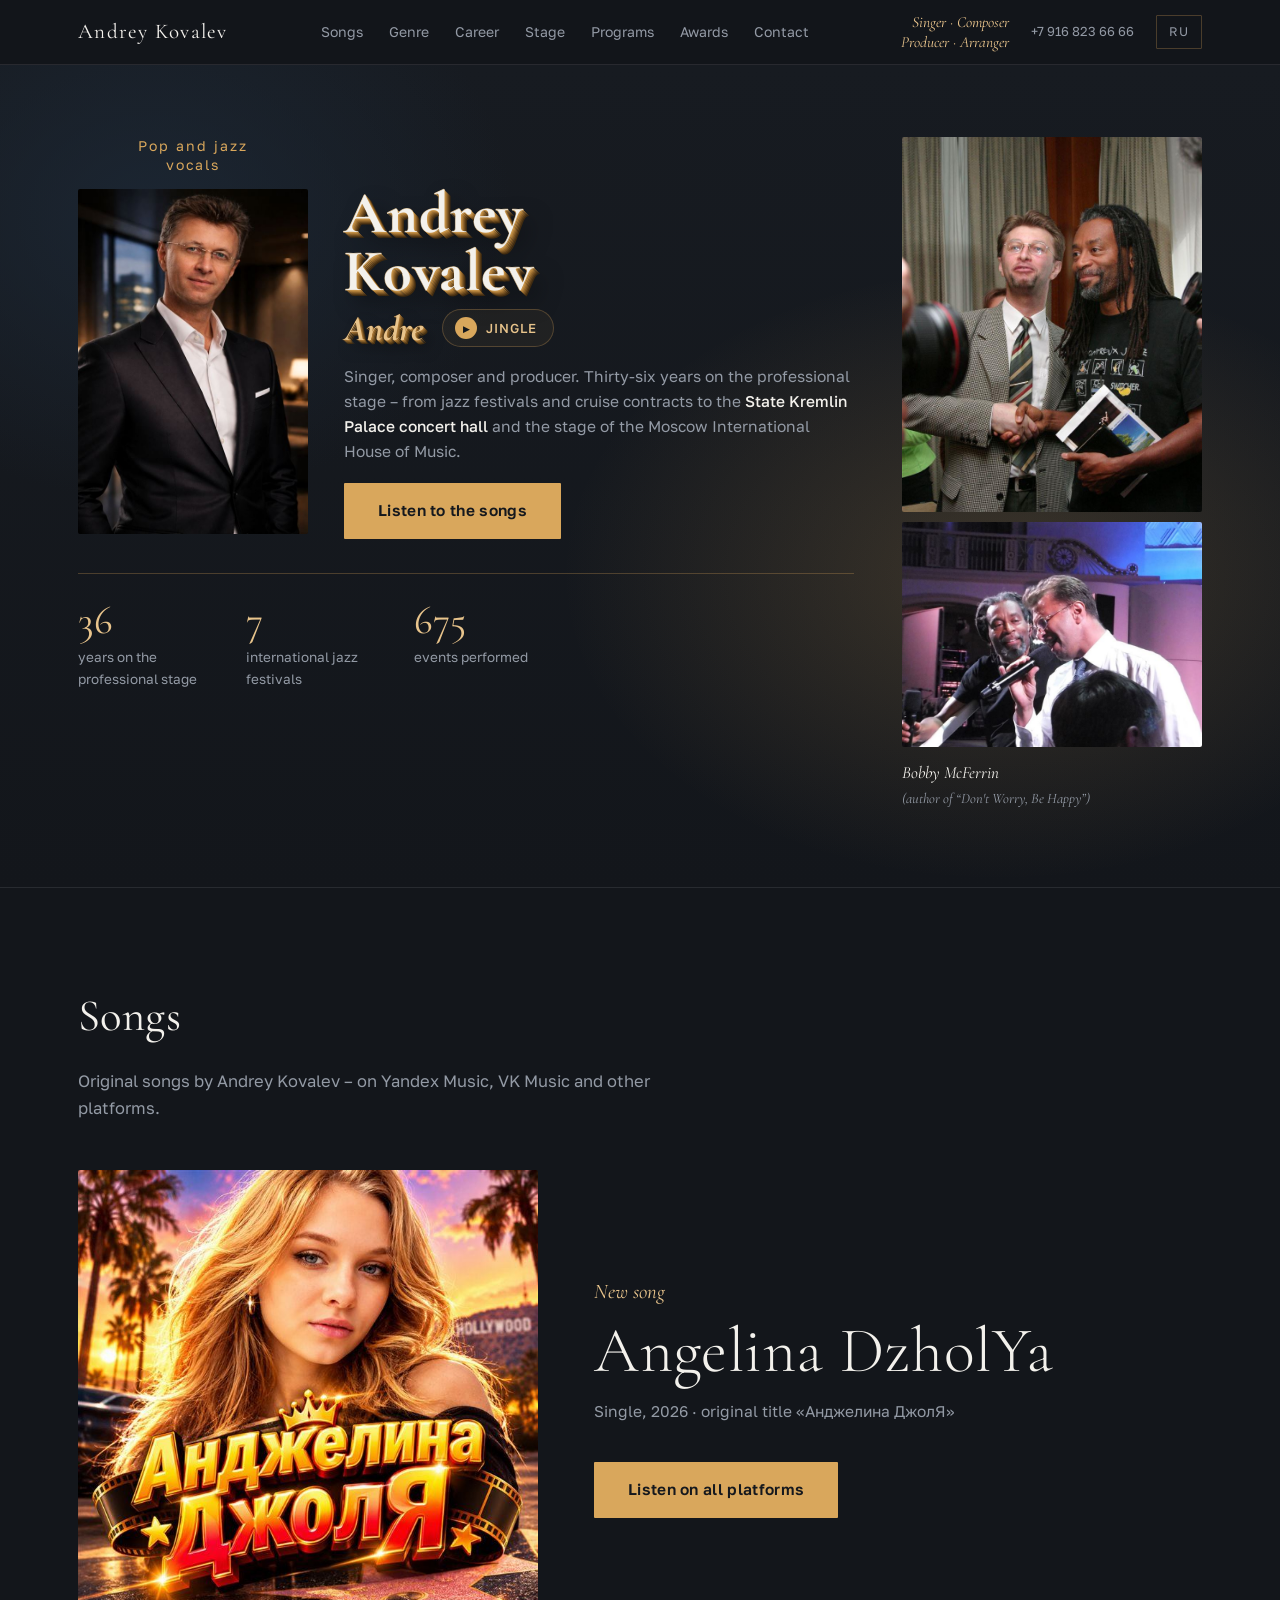
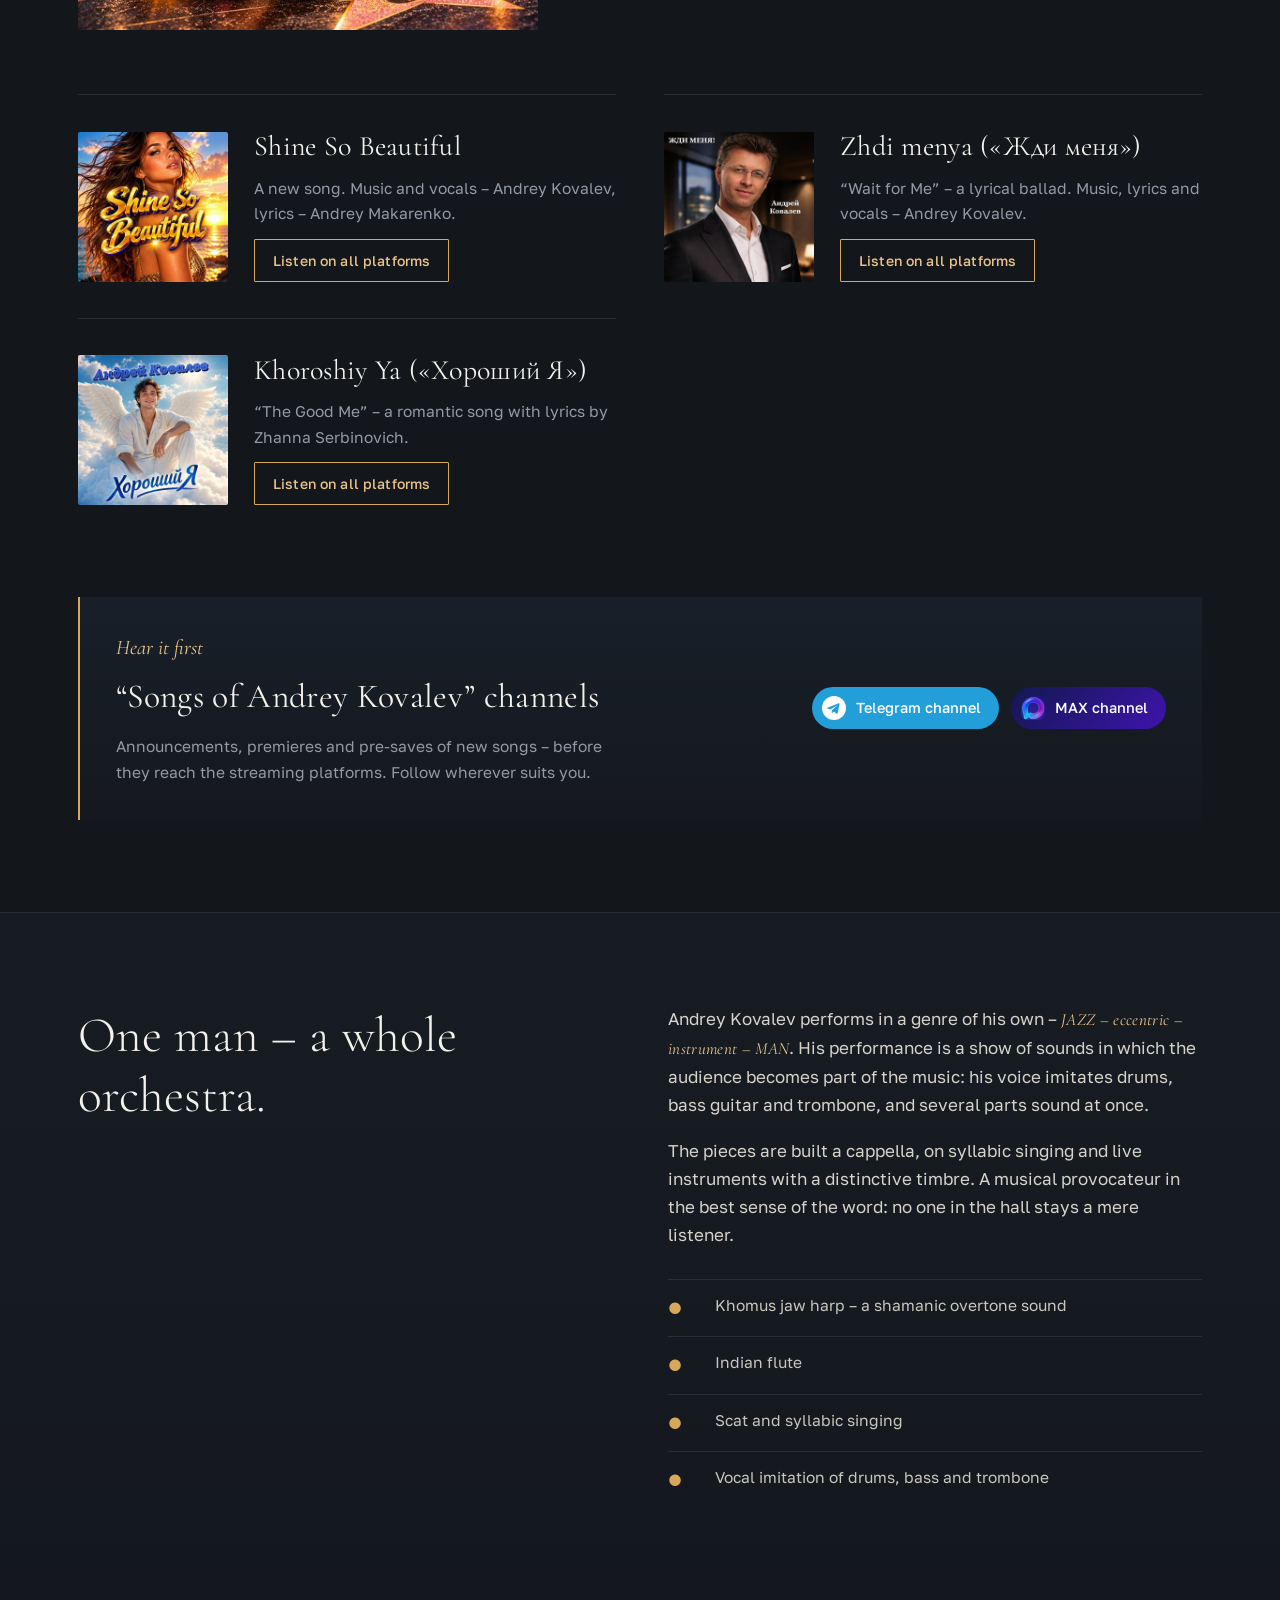
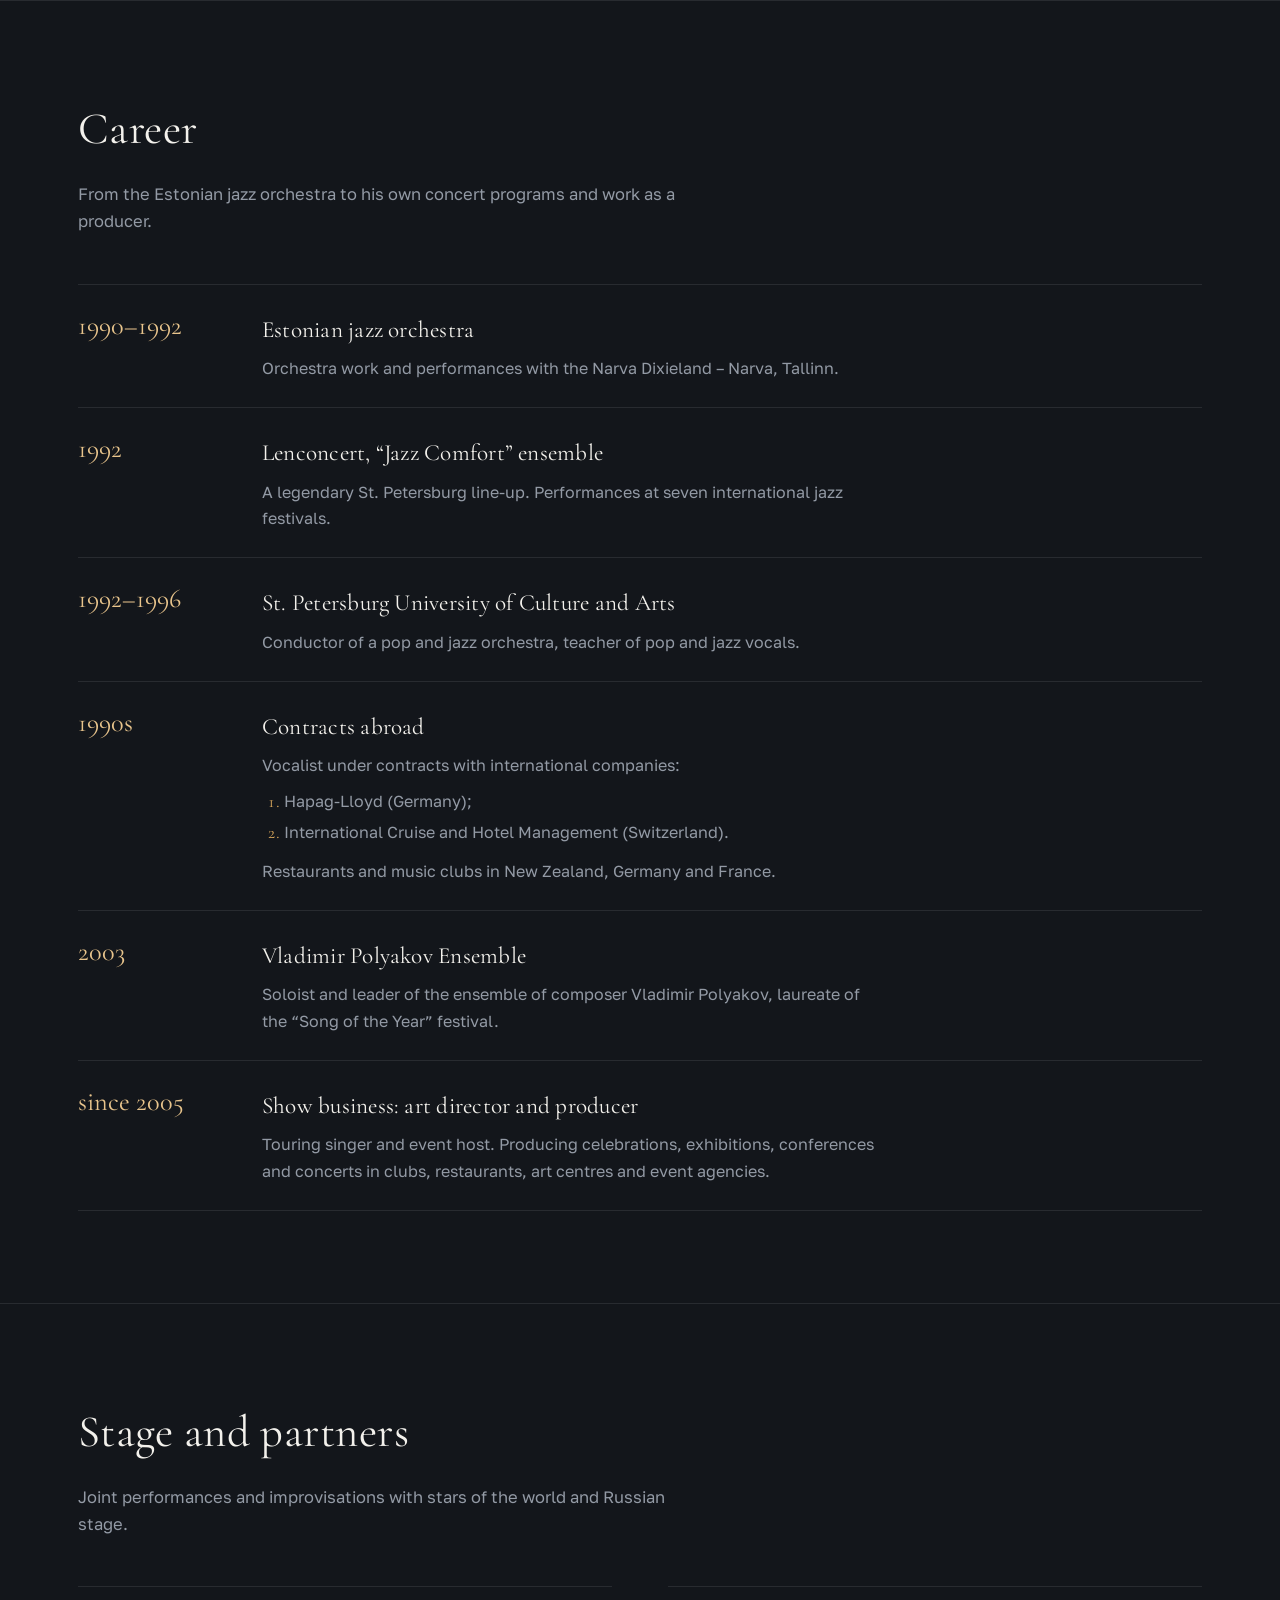
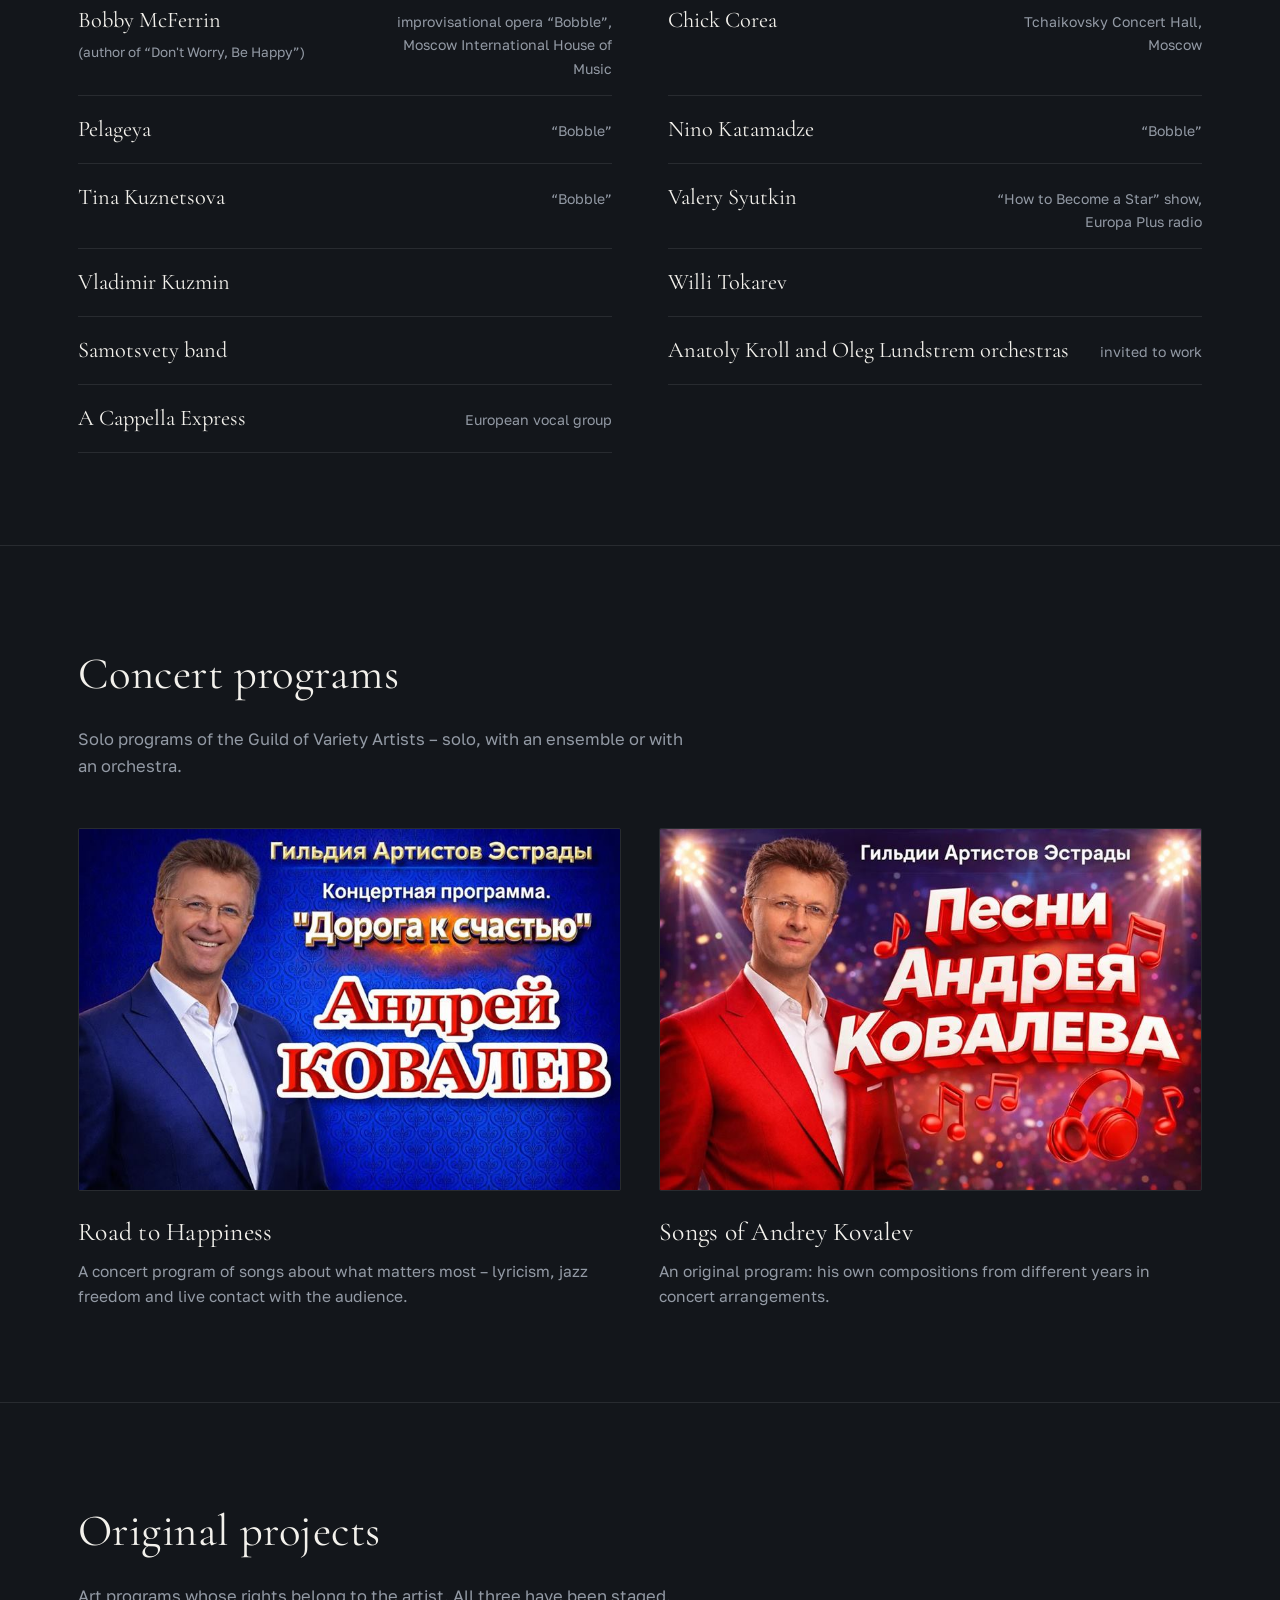
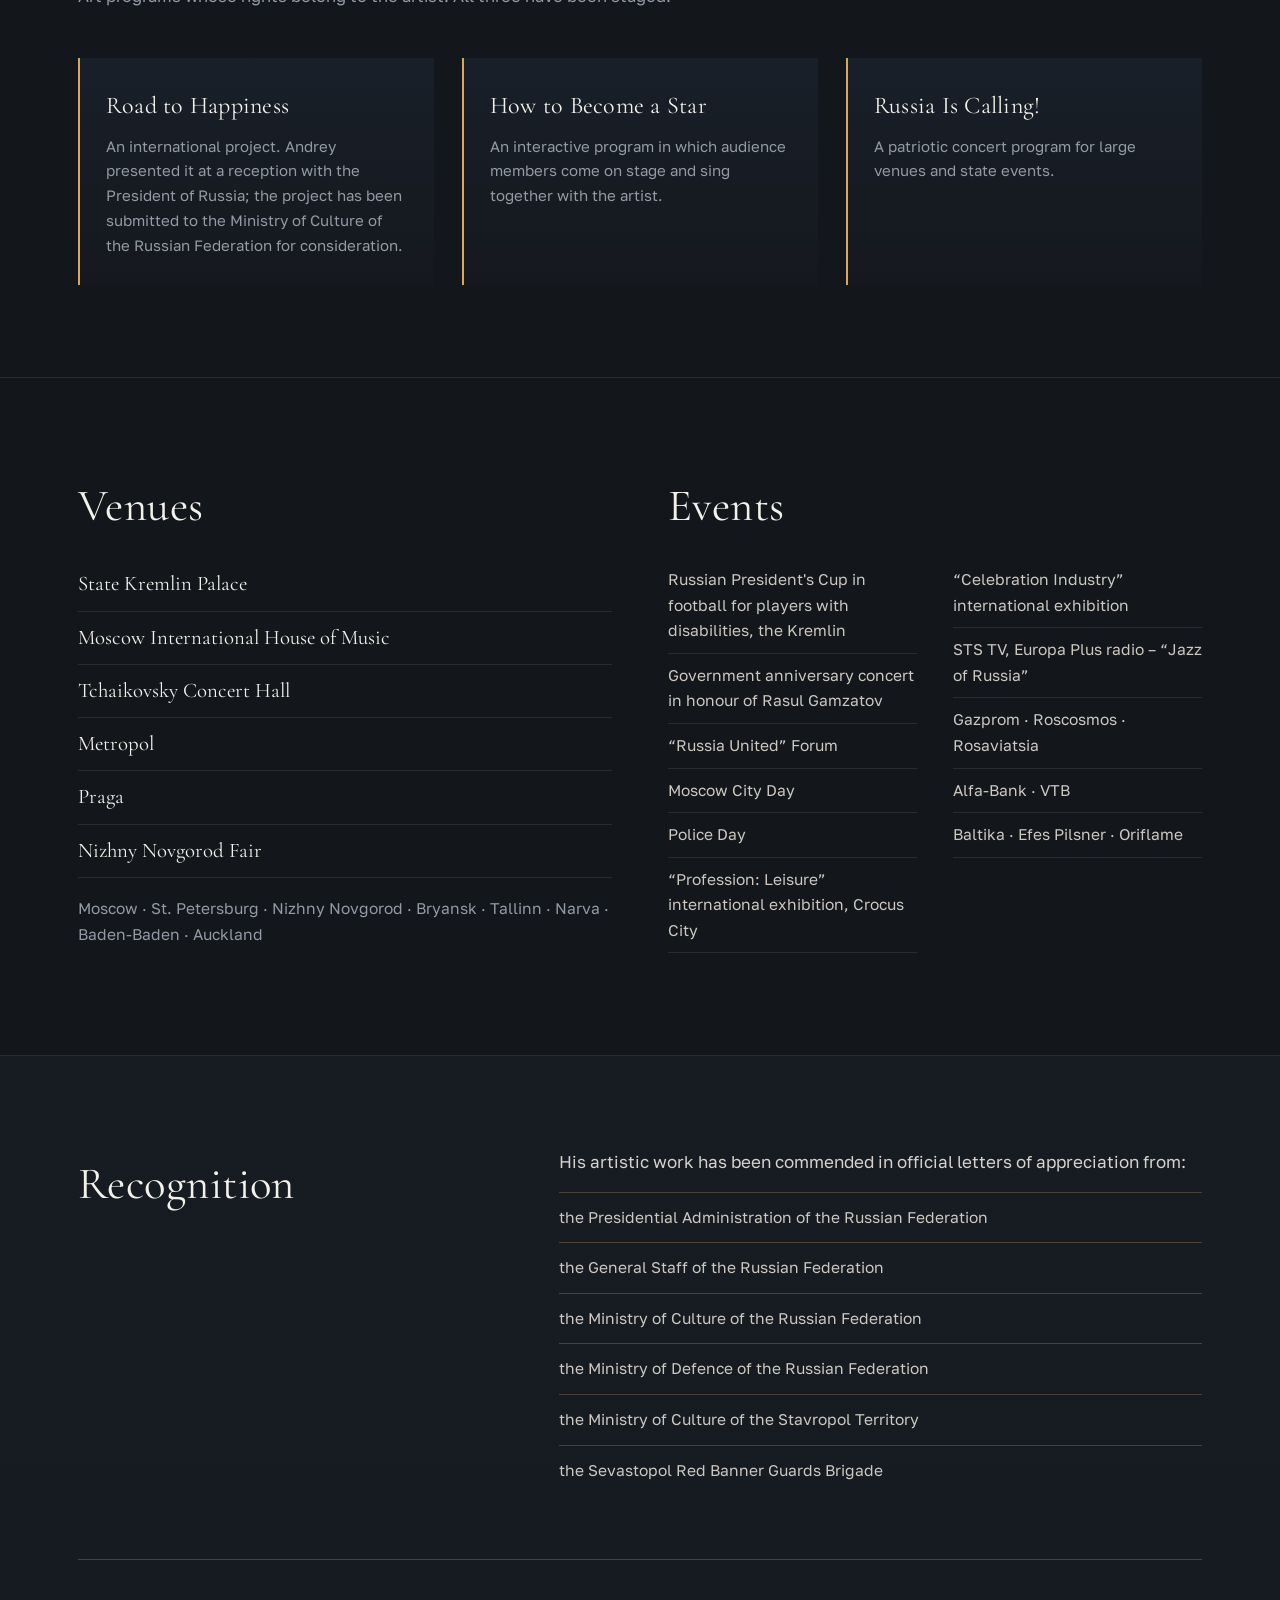
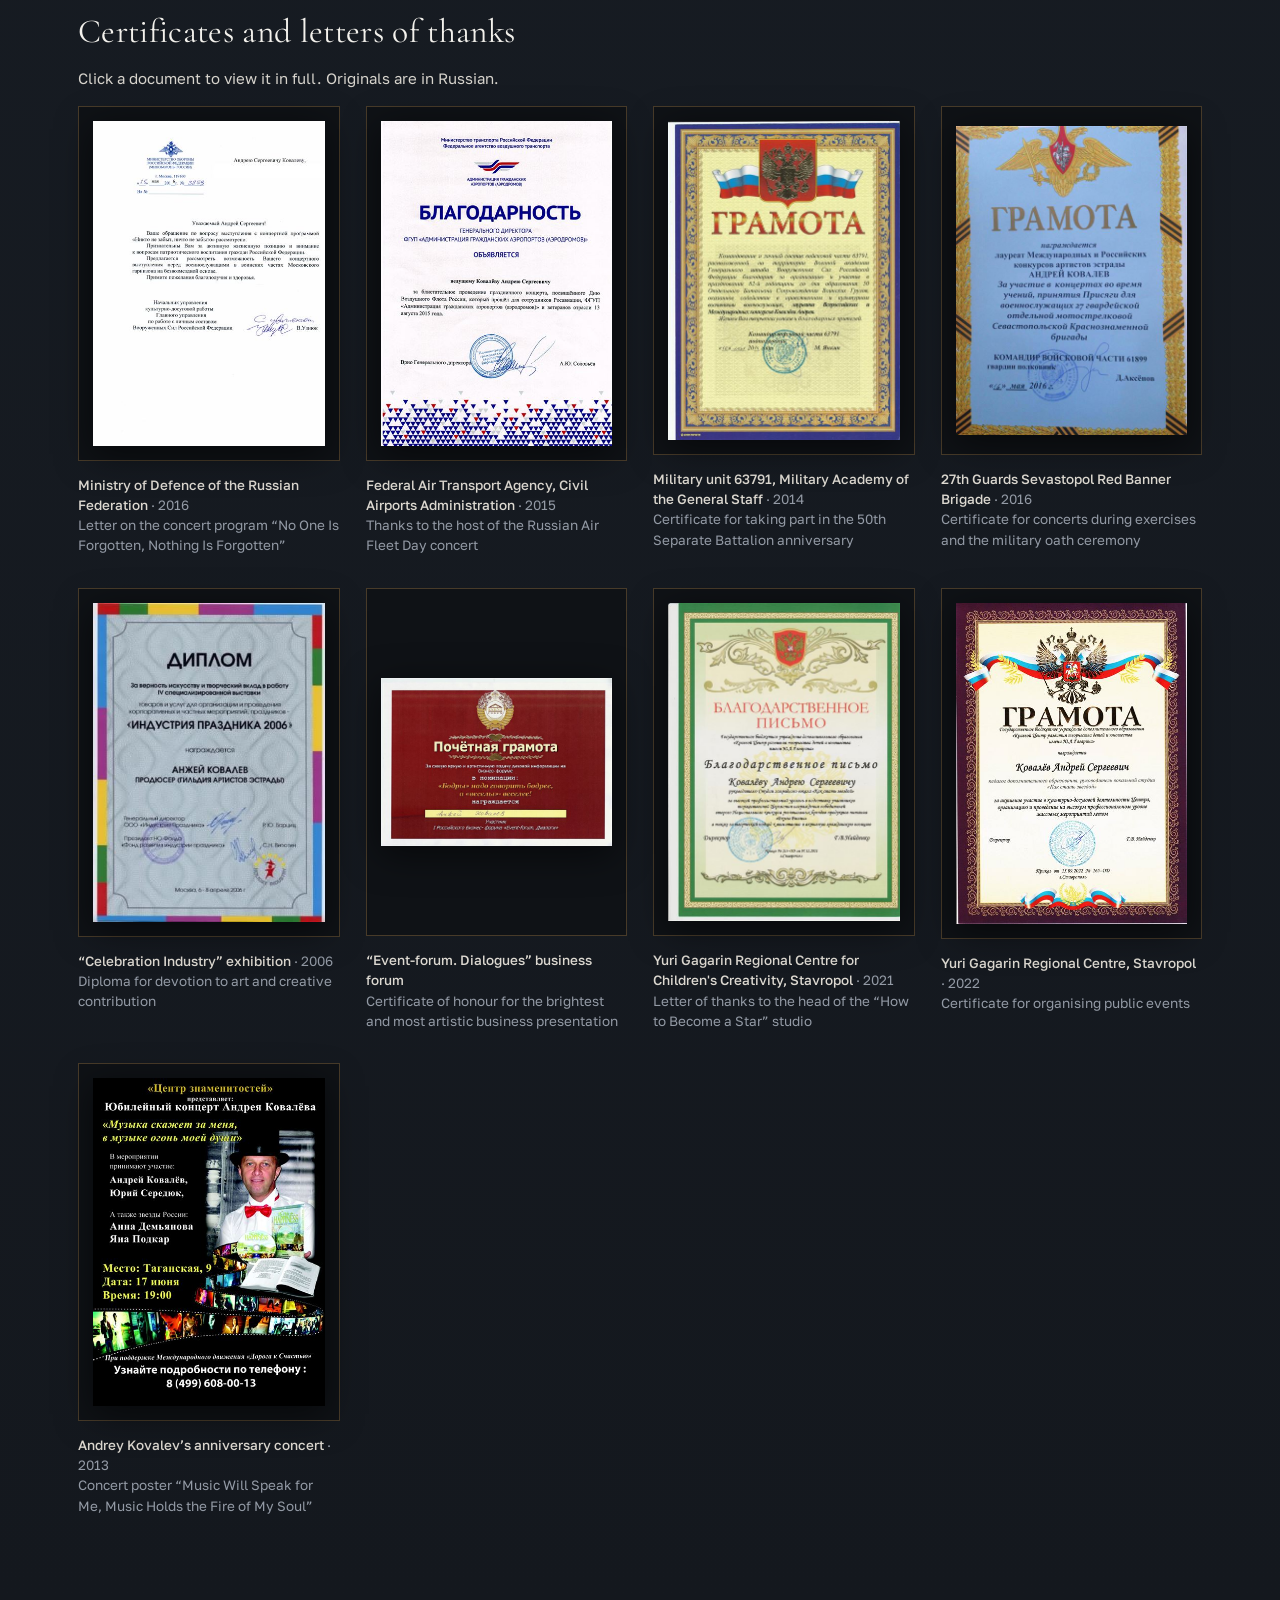
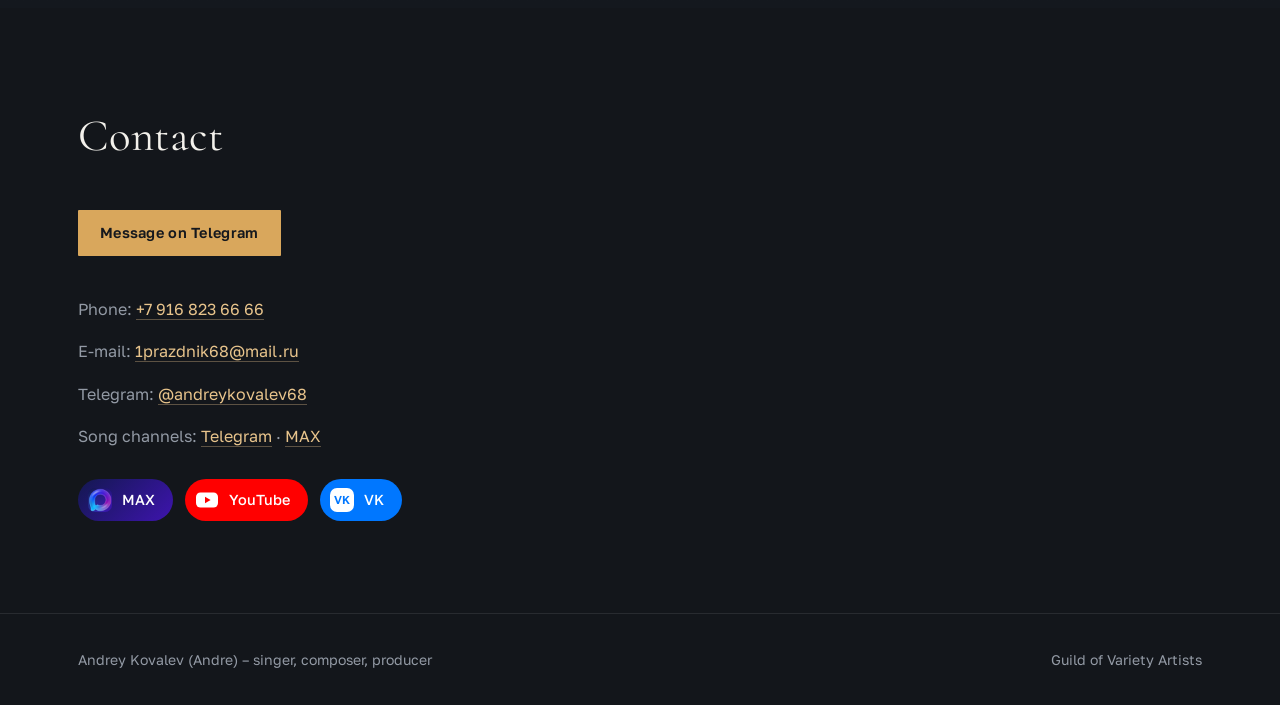
==== commit 55212031: "Шаг 2: сжатые фото, превью для соцсетей, иконки, robots.txt и sitemap.xml, меню на телефоне Co-Autho" ====
--- a/en/index.html
+++ b/en/index.html
@@ -9,20 +9,37 @@
 <link rel="preconnect" href="https://fonts.gstatic.com" crossorigin>
 <link href="https://fonts.googleapis.com/css2?family=Cormorant+Garamond:ital,wght@0,300;0,400;0,500;0,600;0,700;1,300;1,400;1,700&family=Golos+Text:wght@400;500;600&display=swap" rel="stylesheet">
 <link rel="stylesheet" href="../style.css">
-<link rel="alternate" hreflang="ru" href="https://kovalevandre.ru/">
-<link rel="alternate" hreflang="en" href="https://kovalevandre.ru/en/">
+<link rel="alternate" hreflang="ru" href="http://kovalevandre.ru/">
+<link rel="alternate" hreflang="en" href="http://kovalevandre.ru/en/">
+<link rel="icon" href="/favicon.ico" sizes="any">
+<link rel="icon" type="image/png" sizes="32x32" href="/favicon-32.png">
+<link rel="apple-touch-icon" href="/apple-touch-icon.png">
+<meta name="theme-color" content="#13161B">
+<meta property="og:type" content="website">
+<meta property="og:site_name" content="Andrey Kovalev (Andre)">
+<meta property="og:locale" content="en_US">
+<meta property="og:title" content="Andrey Kovalev (Andre) – singer, composer, producer">
+<meta property="og:description" content="Original songs, concert programs and a one-man-orchestra show. 36 years on stage, 675 events performed.">
+<meta property="og:url" content="http://kovalevandre.ru/en/">
+<meta property="og:image" content="http://kovalevandre.ru/img/og.jpg">
+<meta property="og:image:width" content="1200">
+<meta property="og:image:height" content="630">
+<meta property="og:image:alt" content="Andrey Kovalev (Andre) – singer, composer, producer">
+<meta name="twitter:card" content="summary_large_image">
 </head>
 <body>
 
 <header class="top">
   <div class="wrap">
     <div class="brand">Andrey Kovalev</div>
-    <nav class="nav">
+    <button class="menu-btn" type="button" aria-expanded="false" aria-controls="site-nav" aria-label="Open menu"><span></span><span></span><span></span></button>
+    <nav class="nav" id="site-nav">
       <a href="#songs">Songs</a>
       <a href="#genre">Genre</a>
       <a href="#path">Career</a>
       <a href="#stage">Stage</a>
       <a href="#programs">Programs</a>
+      <a href="#awards">Awards</a>
       <a href="#contact">Contact</a>
     </nav>
     <div class="corner">
@@ -37,7 +54,7 @@
   <div class="wrap hero-grid">
     <div class="hero-main">
     <div class="identity">
-      <div class="portrait fade d2"><div class="eyebrow">Pop and jazz<br>vocals</div><img src="../img/portret.jpg" alt="Portrait of Andrey Kovalev"></div>
+      <div class="portrait fade d2"><div class="eyebrow">Pop and jazz<br>vocals</div><img src="../img/portret.jpg" width="520" height="780" fetchpriority="high" alt="Portrait of Andrey Kovalev"></div>
       <div class="id-text">
         <h1 class="fade d1">Andrey<span class="last">Kovalev</span></h1>
         <div class="alias-row fade d1"><div class="alias">Andre</div><button class="jingle" type="button" data-src="../audio/otbivka.mp3" aria-pressed="false" aria-label="Play the “Andrey Kovalev” jingle"><span class="jingle-ico" aria-hidden="true">▶</span>Jingle</button></div>
@@ -52,8 +69,8 @@
     </div>
     </div>
     <figure class="hero-photos fade d3">
-      <img class="ph-a" src="../img/makferrin-rukopozhatie.jpg" alt="Andrey Kovalev shaking hands with Bobby McFerrin">
-      <img class="ph-b" src="../img/makferrin-poem.jpg" alt="Andrey Kovalev singing with Bobby McFerrin">
+      <img class="ph-a" src="../img/makferrin-rukopozhatie.jpg" width="700" height="1050" alt="Andrey Kovalev shaking hands with Bobby McFerrin">
+      <img class="ph-b" src="../img/makferrin-poem.jpg" width="760" height="570" alt="Andrey Kovalev singing with Bobby McFerrin">
       <figcaption>Bobby McFerrin <span class="cap-note">(author of “Don't Worry, Be Happy”)</span></figcaption>
     </figure>
   </div>
@@ -67,7 +84,7 @@
     <article class="song-new">
       <div>
         <div class="song-new-media">
-          <img class="song-cover" src="../img/oblozhka-angelina.jpg" alt="Cover of the song “Angelina DzholYa”">
+          <img class="song-cover" src="../img/oblozhka-angelina.jpg" width="640" height="640" loading="lazy" decoding="async" alt="Cover of the song “Angelina DzholYa”">
         </div>
       </div>
       <div class="song-new-text">
@@ -80,7 +97,7 @@
 
     <div class="song-list">
       <article class="song">
-        <img src="../img/oblozhka-shine.jpg" alt="Cover of the song “Shine So Beautiful”">
+        <img src="../img/oblozhka-shine.jpg" width="320" height="320" loading="lazy" decoding="async" alt="Cover of the song “Shine So Beautiful”">
         <div>
           <h3>Shine So Beautiful</h3>
           <p>A new song. Music and vocals – Andrey Kovalev, lyrics – Andrey Makarenko.</p>
@@ -88,7 +105,7 @@
         </div>
       </article>
       <article class="song">
-        <img src="../img/oblozhka-zhdi-menya.jpg" alt="Cover of the song “Zhdi menya”">
+        <img src="../img/oblozhka-zhdi-menya.jpg" width="320" height="320" loading="lazy" decoding="async" alt="Cover of the song “Zhdi menya”">
         <div>
           <h3>Zhdi menya <span lang="ru">(«Жди меня»)</span></h3>
           <p>“Wait for Me” – a lyrical ballad. Music, lyrics and vocals – Andrey Kovalev.</p>
@@ -96,7 +113,7 @@
         </div>
       </article>
       <article class="song">
-        <img src="../img/oblozhka-khoroshiy-ya.jpg" alt="Cover of the song “Khoroshiy Ya”">
+        <img src="../img/oblozhka-khoroshiy-ya.jpg" width="320" height="320" loading="lazy" decoding="async" alt="Cover of the song “Khoroshiy Ya”">
         <div>
           <h3>Khoroshiy Ya <span lang="ru">(«Хороший Я»)</span></h3>
           <p>“The Good Me” – a romantic song with lyrics by Zhanna Serbinovich.</p>
@@ -116,7 +133,7 @@
           <svg class="soc-ico" viewBox="0 0 24 24" aria-hidden="true"><circle cx="12" cy="12" r="12" fill="#fff"/><path d="M5.4 11.7l11.3-4.4c.5-.2 1 .1.8.9l-1.9 9c-.1.6-.5.8-1 .5l-2.9-2.1-1.4 1.3c-.2.2-.3.3-.6.3l.2-2.9 5.3-4.8c.2-.2 0-.3-.3-.1l-6.6 4.1-2.8-.9c-.6-.2-.6-.6.1-.9z" fill="#229ED9"/></svg>Telegram channel
         </a>
         <a class="soc soc-max" href="https://max.ru/channel_andreykovalev" target="_blank" rel="noopener">
-          <img class="soc-ico" src="../img/max.png" alt="" aria-hidden="true">MAX channel
+          <img class="soc-ico" src="../img/max.png" width="24" height="24" loading="lazy" alt="" aria-hidden="true">MAX channel
         </a>
       </div>
     </aside>
@@ -225,12 +242,12 @@
     <p class="sec-sub">Solo programs of the Guild of Variety Artists – solo, with an ensemble or with an orchestra.</p>
     <div class="programs">
       <div class="program">
-        <img src="../img/afisha-doroga-k-schastyu.jpg" alt="Poster of the concert program “Road to Happiness”">
+        <img src="../img/afisha-doroga-k-schastyu.jpg" width="800" height="533" loading="lazy" decoding="async" alt="Poster of the concert program “Road to Happiness”">
         <h3>Road to Happiness</h3>
         <p>A concert program of songs about what matters most – lyricism, jazz freedom and live contact with the audience.</p>
       </div>
       <div class="program">
-        <img src="../img/afisha-pesni-andreya-kovaleva.jpg" alt="Poster of the program “Songs of Andrey Kovalev”">
+        <img src="../img/afisha-pesni-andreya-kovaleva.jpg" width="800" height="533" loading="lazy" decoding="async" alt="Poster of the program “Songs of Andrey Kovalev”">
         <h3>Songs of Andrey Kovalev</h3>
         <p>An original program: his own compositions from different years in concert arrangements.</p>
       </div>
@@ -346,7 +363,7 @@
     </div>
     <div class="socials">
       <a class="soc soc-max" href="https://max.ru/u/f9LHodD0cOJHEV5UIWrDG4EsrNa-ARCWaVCAJSu9IwRGfF7Y2P0AXXWQNxs" target="_blank" rel="noopener">
-        <img class="soc-ico" src="../img/max.png" alt="" aria-hidden="true">MAX
+        <img class="soc-ico" src="../img/max.png" width="24" height="24" loading="lazy" alt="" aria-hidden="true">MAX
       </a>
       <a class="soc soc-yt" href="https://www.youtube.com/channel/UC1ZiBDK86qS6Nwf5QTrrt1Q" target="_blank" rel="noopener">
         <svg class="soc-ico" viewBox="0 0 24 24" aria-hidden="true"><rect x="1" y="4.5" width="22" height="15" rx="4.5" fill="#fff"/><path d="M10 8.8v6.4l5.6-3.2z" fill="#FF0000"/></svg>YouTube
--- a/style.css
+++ b/style.css
@@ -302,3 +302,27 @@
 .doc-view img{display:block;max-width:min(94vw,960px);max-height:92vh;width:auto;height:auto;box-shadow:0 20px 60px rgba(0,0,0,.6)}
 .doc-close{position:absolute;top:10px;right:10px;width:42px;height:42px;border-radius:50%;border:1px solid var(--line);background:rgba(19,22,27,.9);color:var(--shirt);font-size:26px;line-height:1;cursor:pointer}
 .doc-close:hover{border-color:var(--lamp)}
+
+/* размеры картинок заданы в разметке – пропорции сохраняются */
+img{height:auto}
+
+/* меню на телефоне */
+.menu-btn{display:none}
+@media (max-width:820px){
+  .menu-btn{display:inline-flex;flex-direction:column;justify-content:center;gap:5px;width:44px;height:44px;margin-left:auto;padding:0 11px;background:transparent;border:1px solid var(--line);border-radius:2px;cursor:pointer}
+  .menu-btn span{display:block;height:2px;background:var(--lamp-soft);border-radius:1px;transition:transform .25s,opacity .2s}
+  .menu-btn[aria-expanded="true"] span:nth-child(1){transform:translateY(7px) rotate(45deg)}
+  .menu-btn[aria-expanded="true"] span:nth-child(2){opacity:0}
+  .menu-btn[aria-expanded="true"] span:nth-child(3){transform:translateY(-7px) rotate(-45deg)}
+  .menu-btn:focus-visible{outline:2px solid var(--lamp);outline-offset:3px}
+  .top .wrap{position:relative}
+  .nav{display:none;position:absolute;top:100%;left:0;right:0;flex-direction:column;gap:0;padding:6px 28px 18px;background:rgba(19,22,27,.98);border-bottom:1px solid var(--line);box-shadow:0 18px 30px rgba(0,0,0,.45)}
+  .nav.is-open{display:flex}
+  .nav a{padding:13px 0;font-size:17px;color:var(--shirt);border-bottom:1px solid var(--line-cool)}
+  .nav a:last-child{border-bottom:0}
+}
+@media (prefers-reduced-motion: reduce){.menu-btn span{transition:none}}
+
+/* переход по меню: заголовок раздела не прячется под шапкой */
+html{scroll-padding-top:84px}
+@media (max-width:820px){html{scroll-padding-top:128px}}
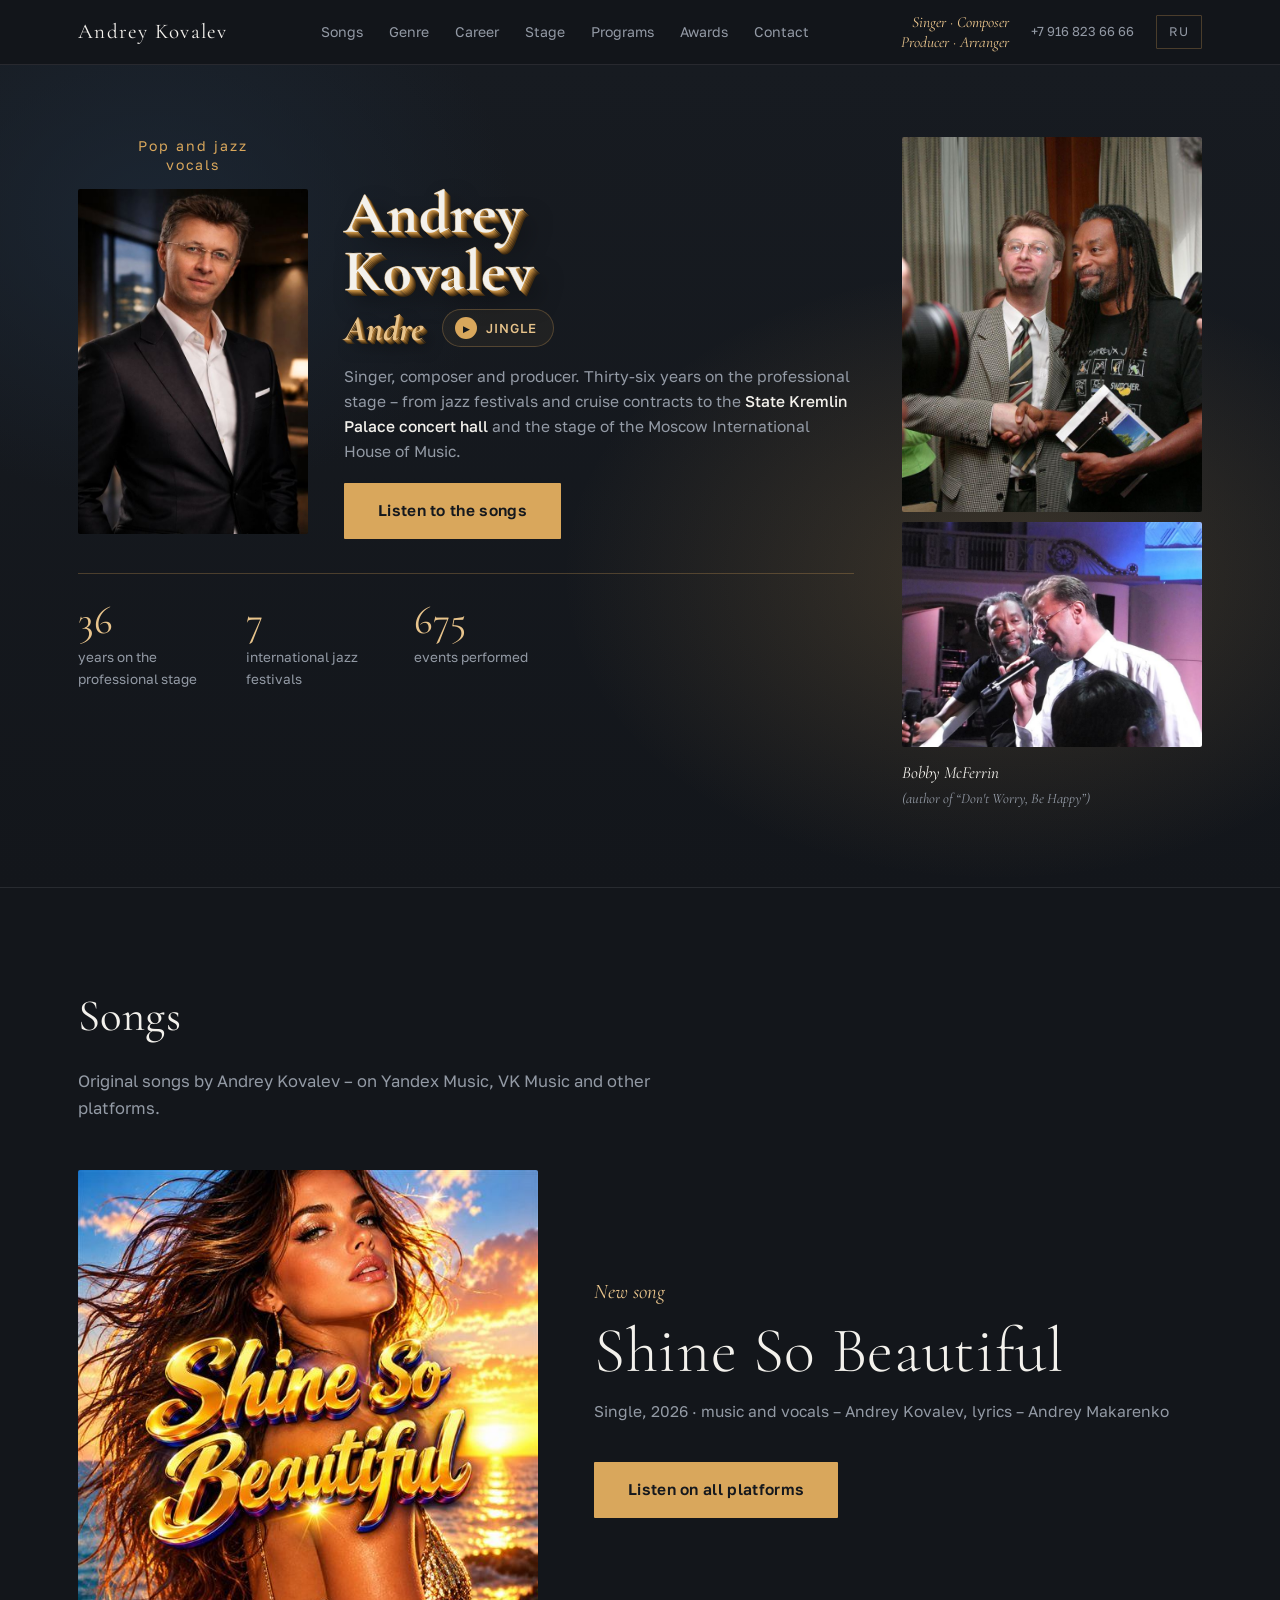
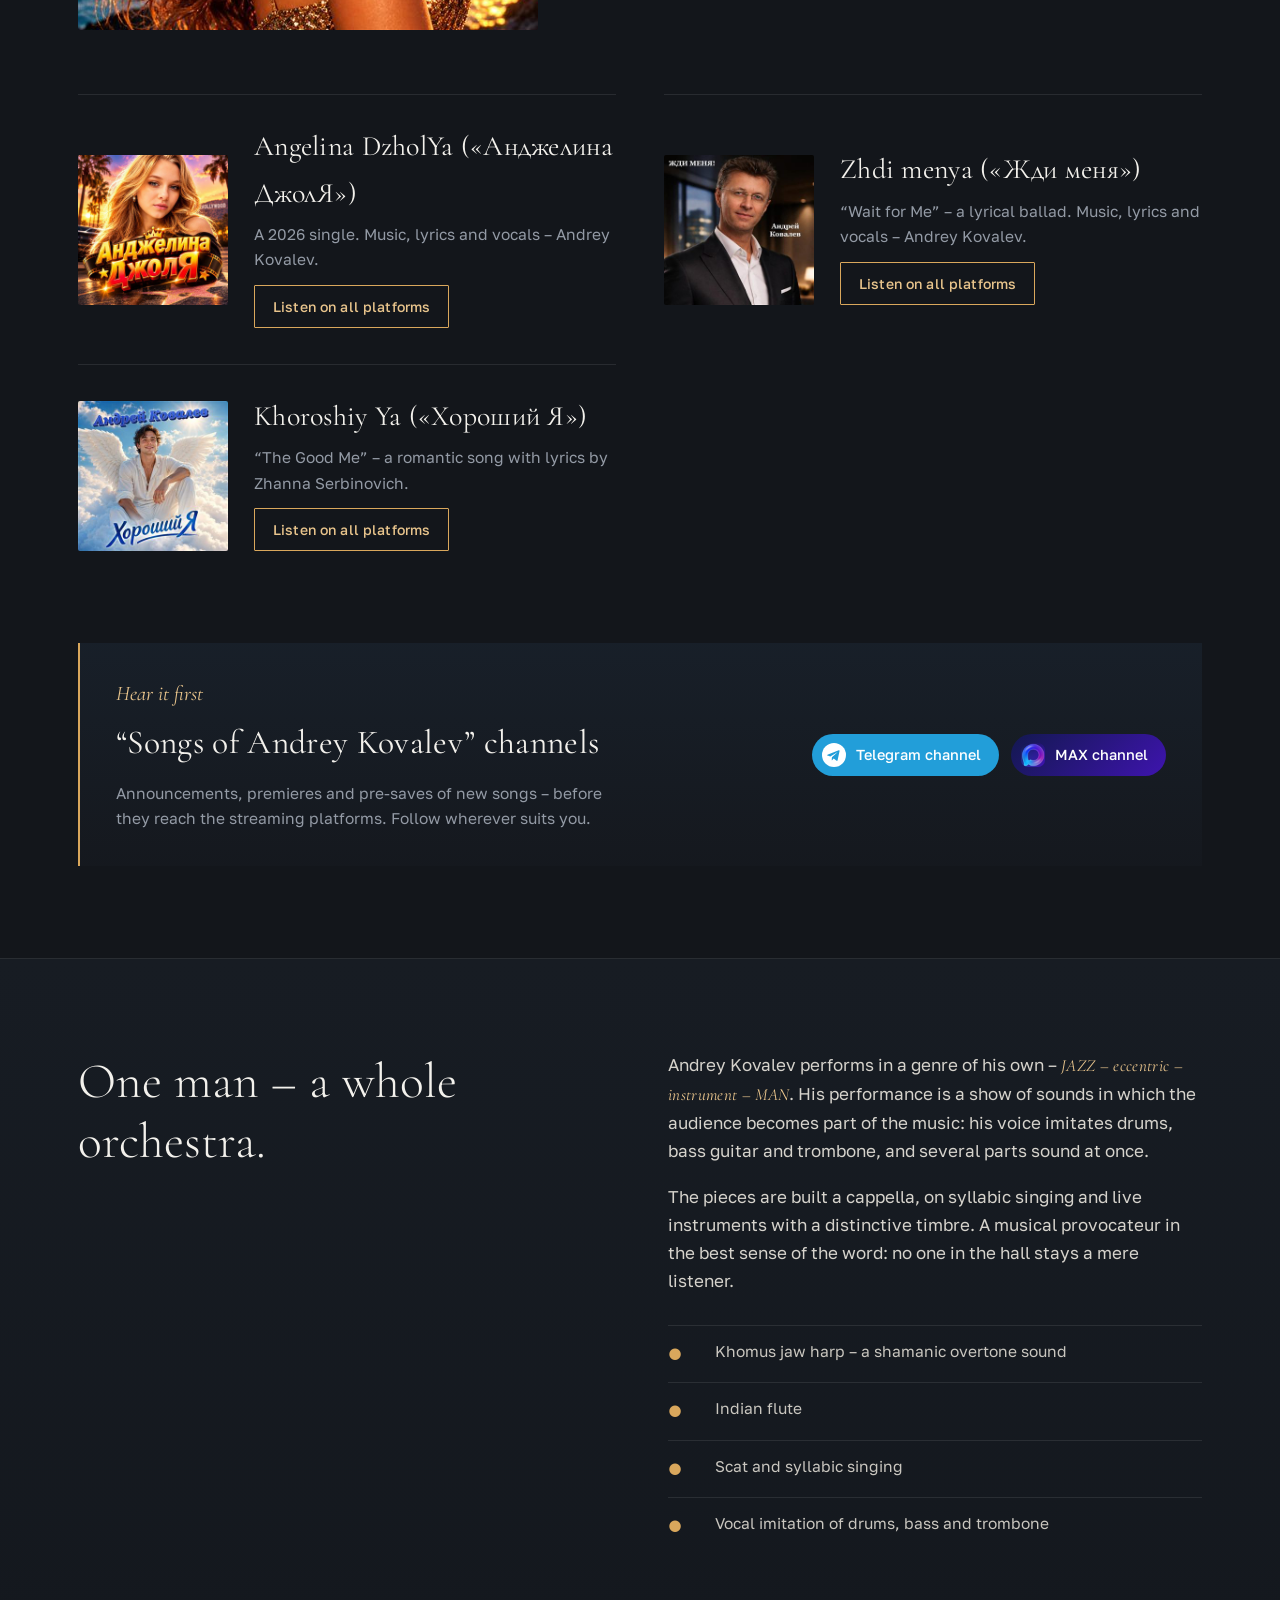
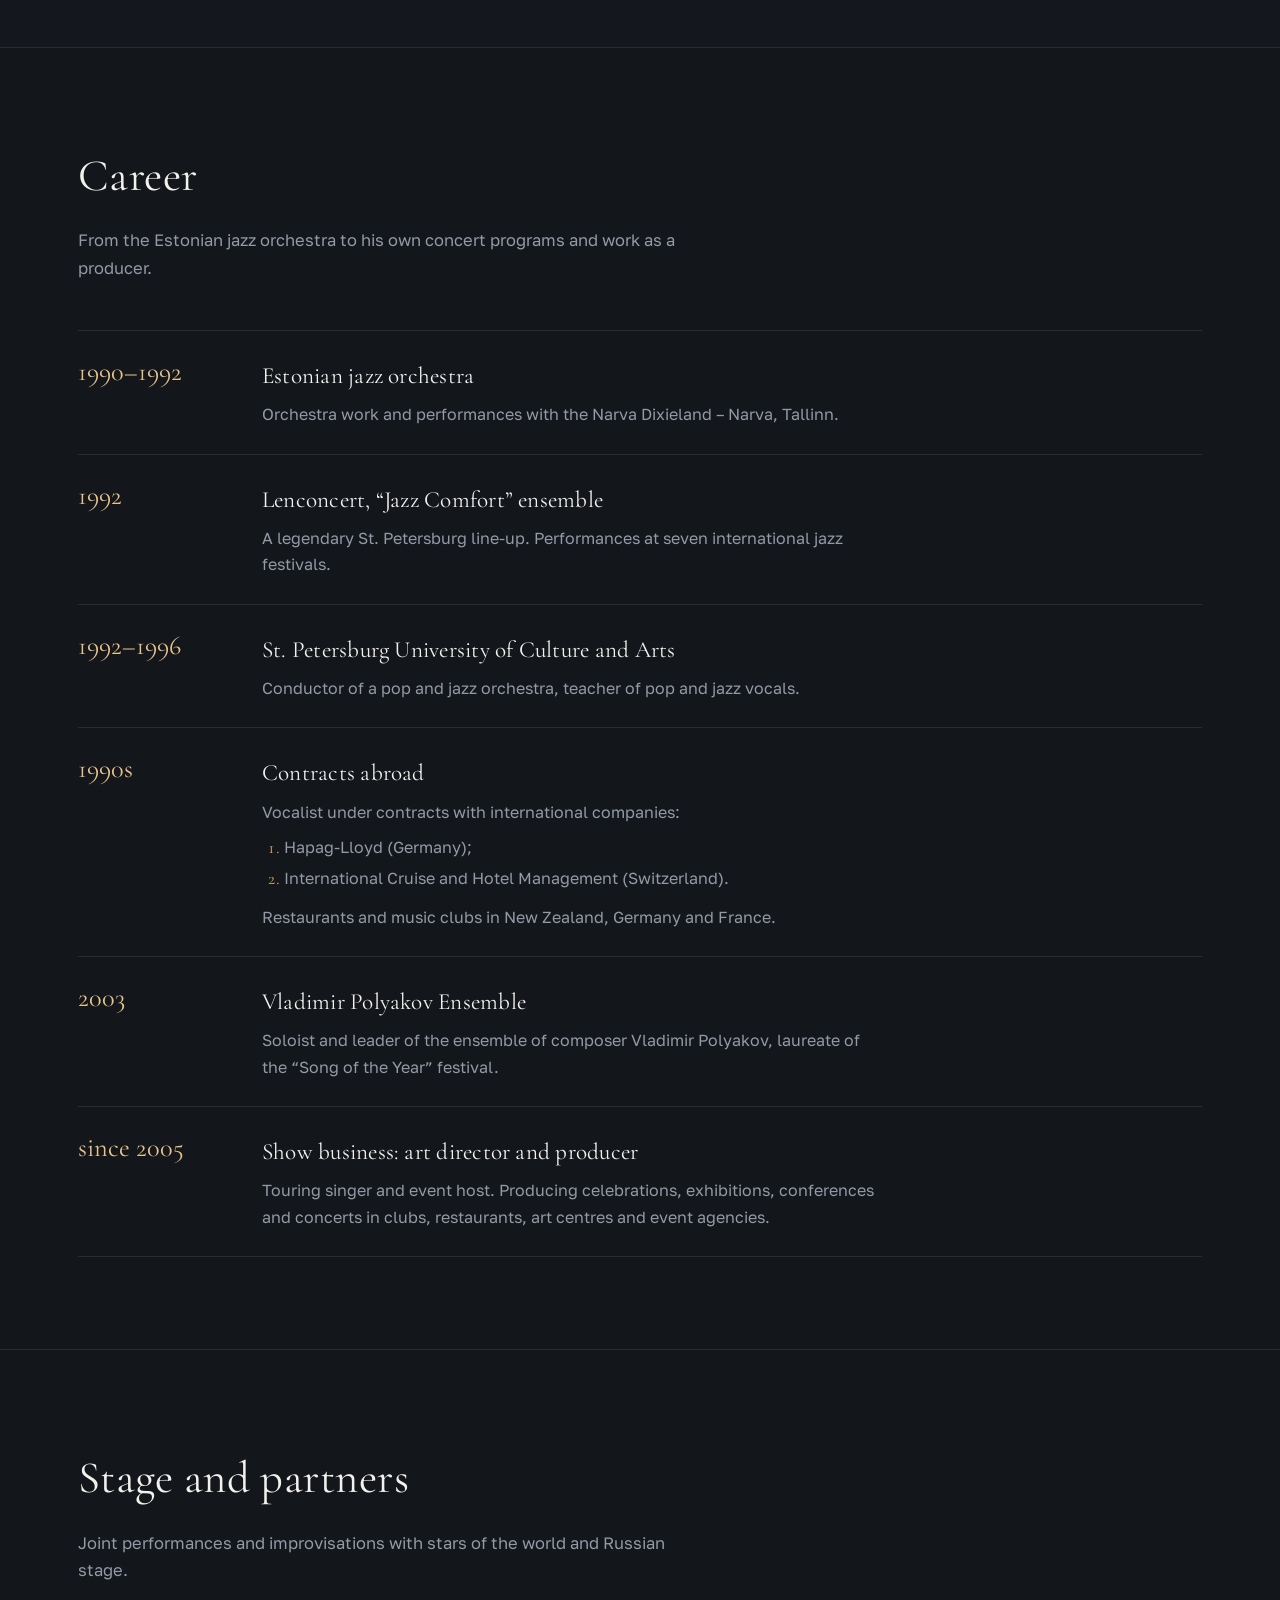
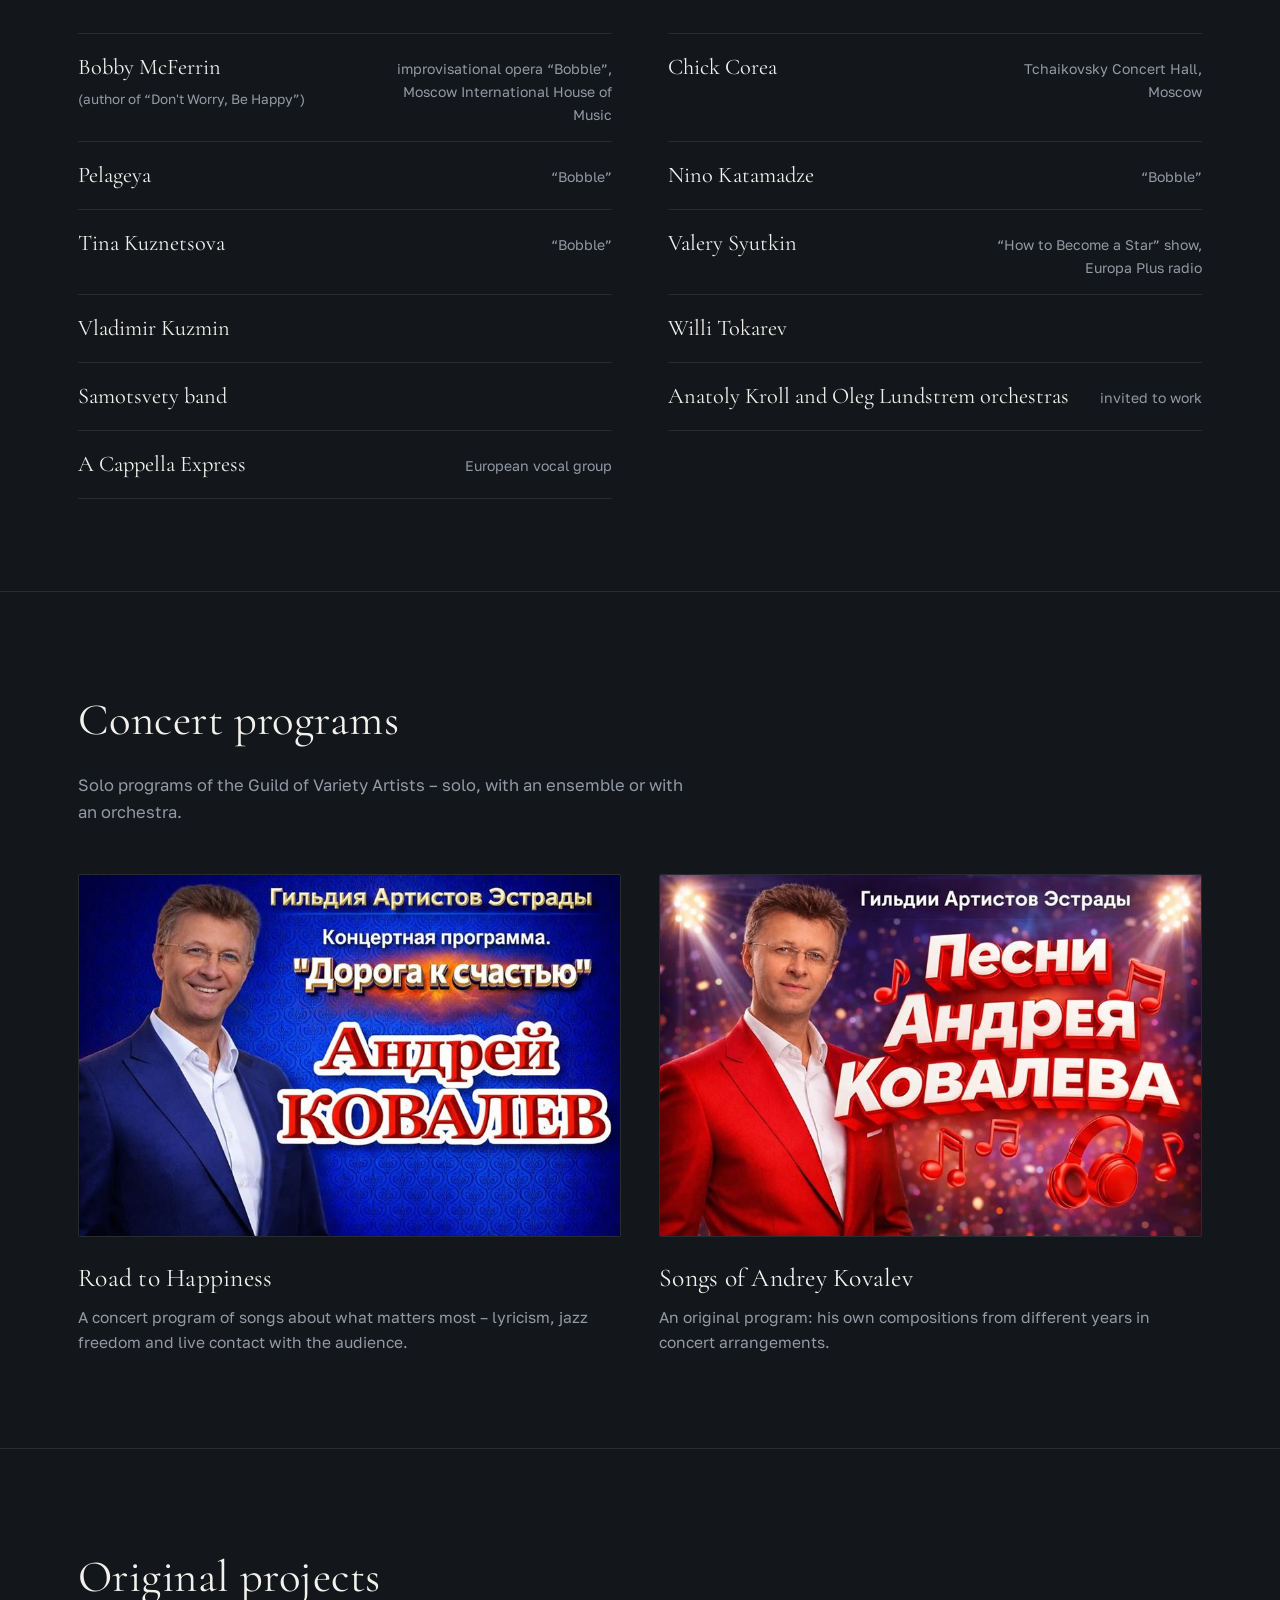
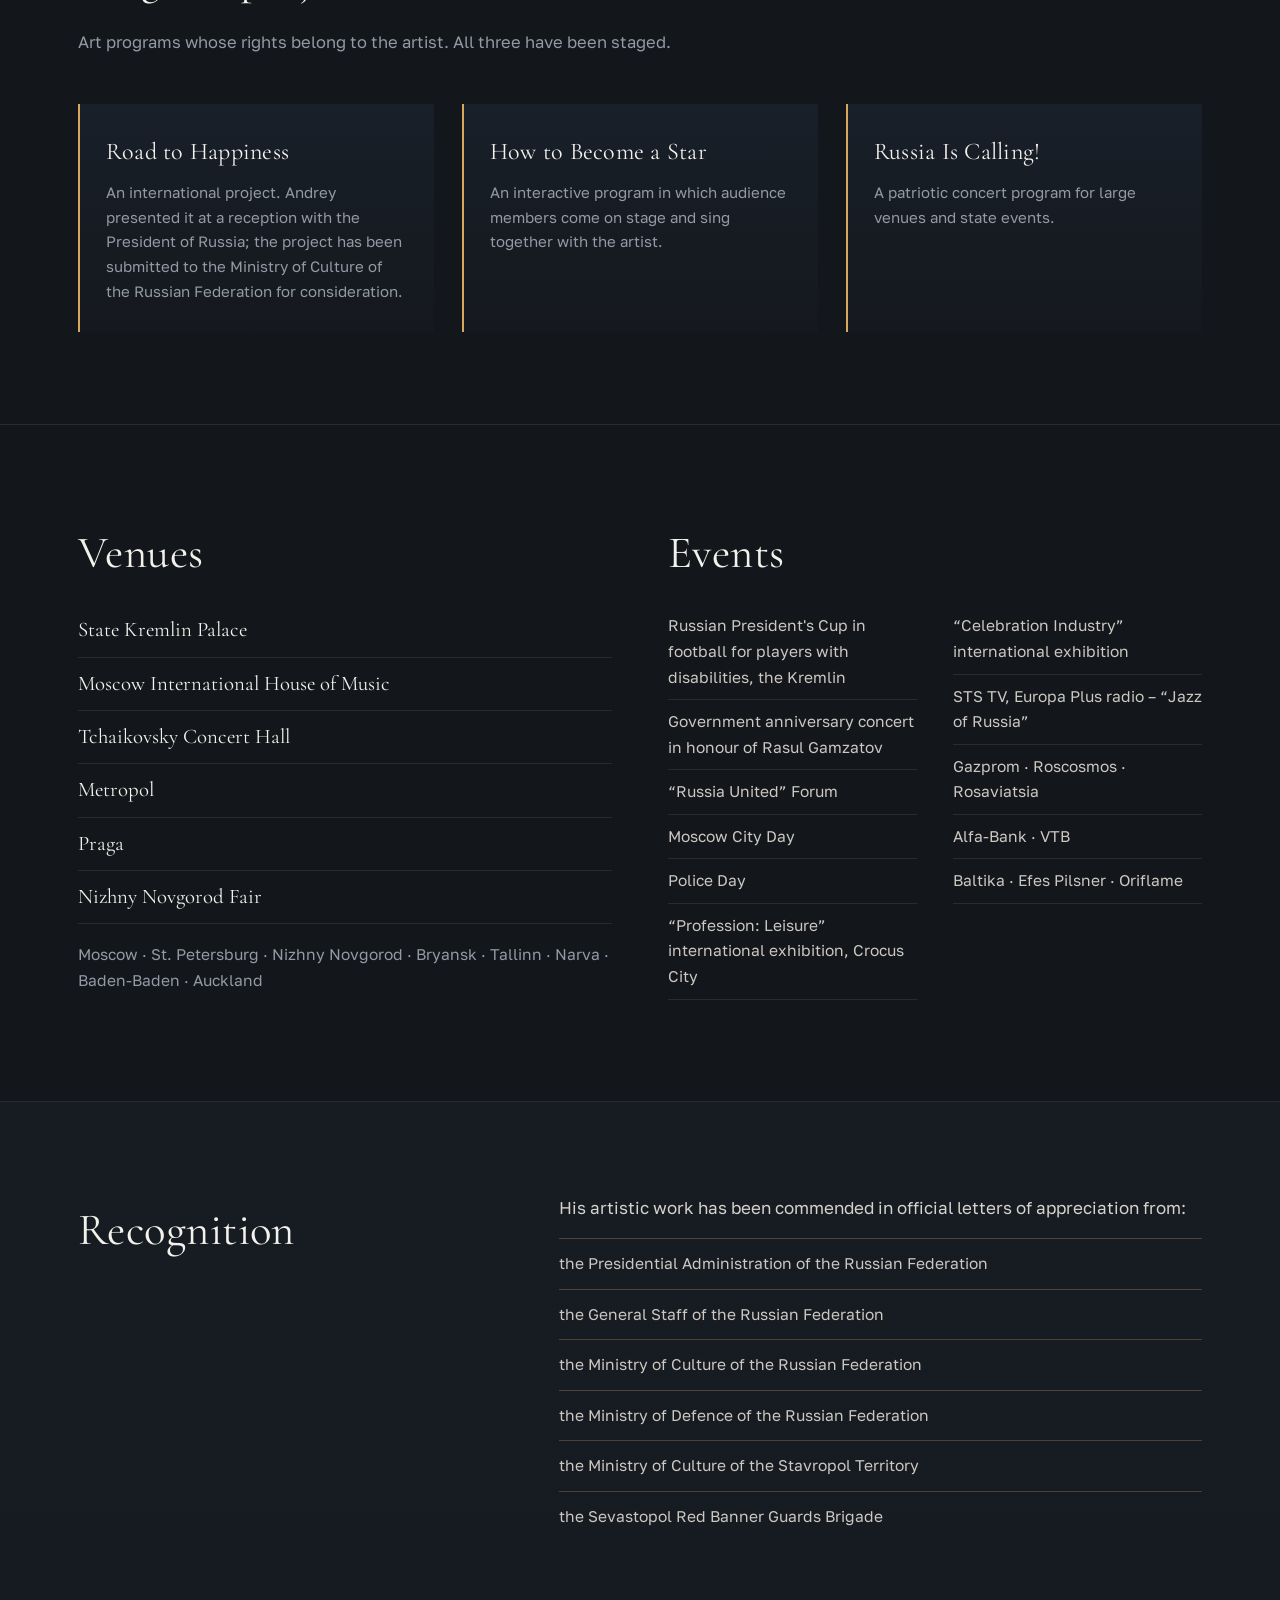
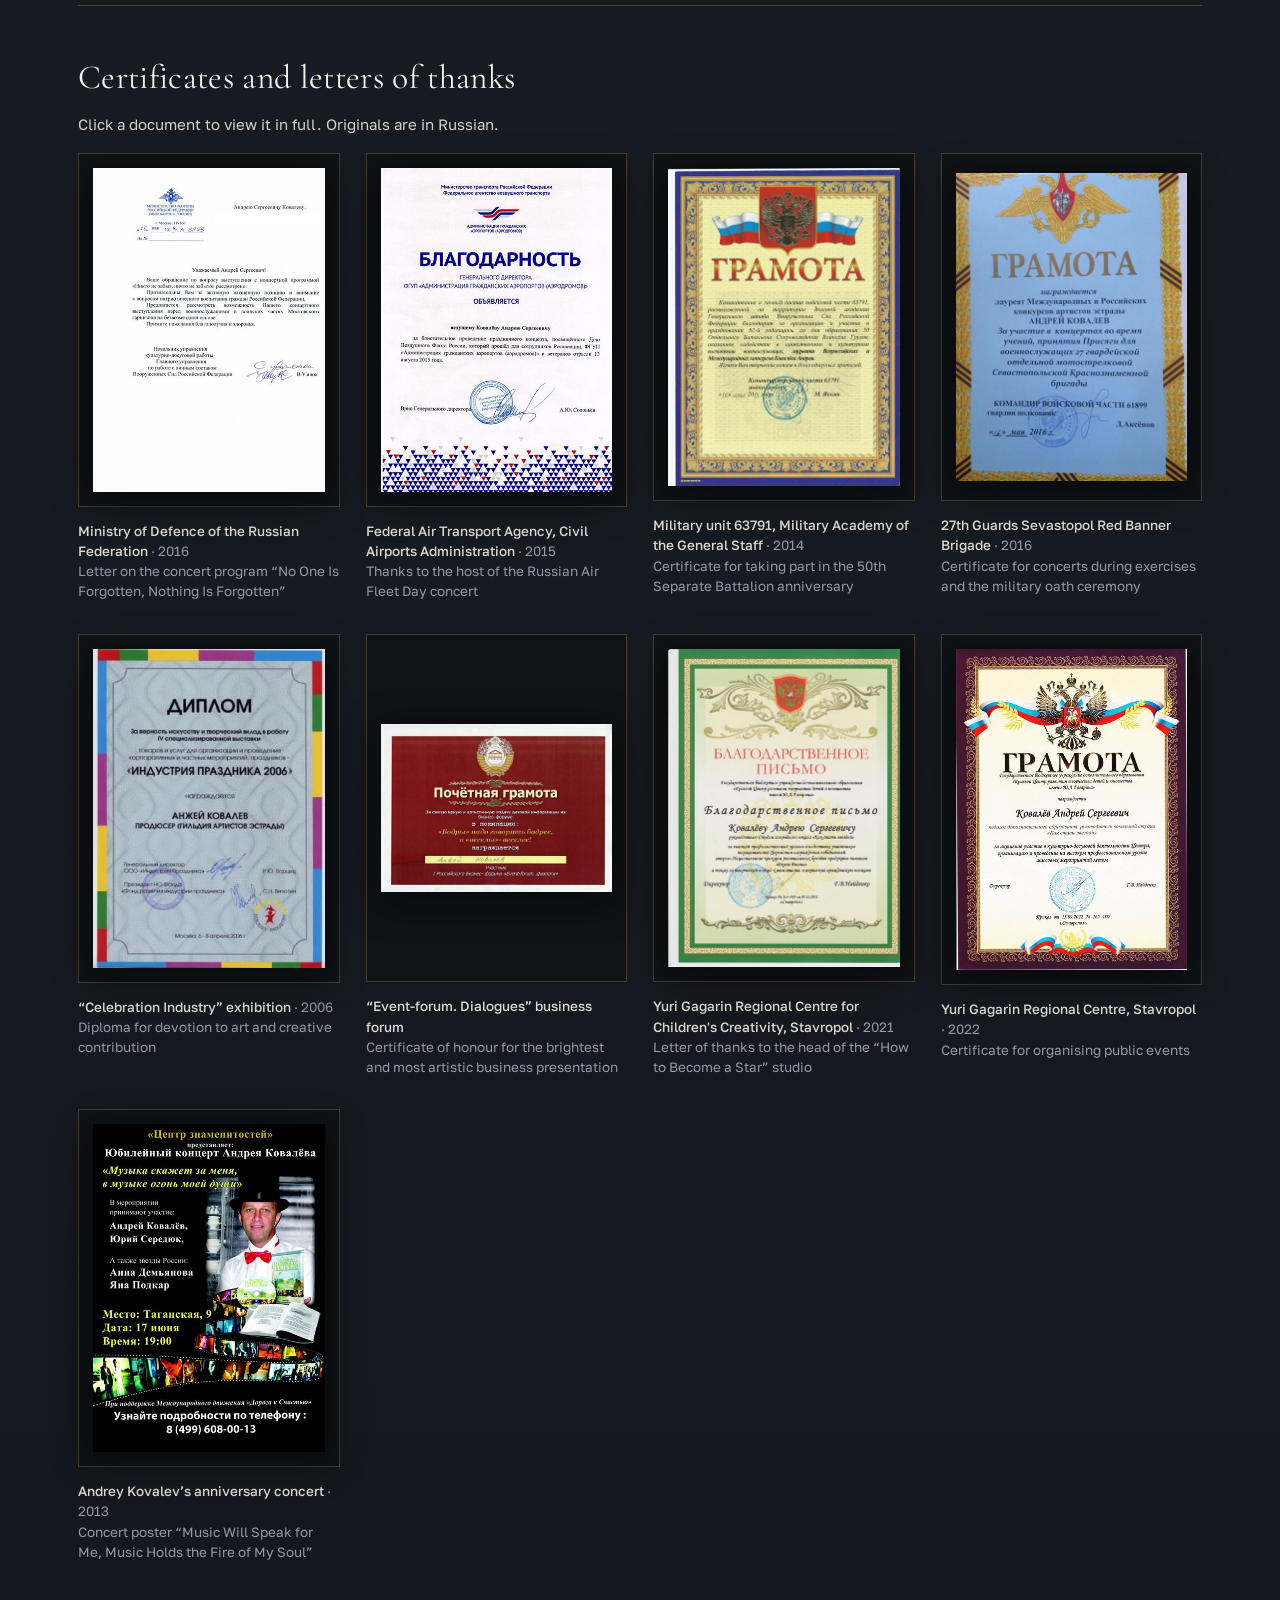
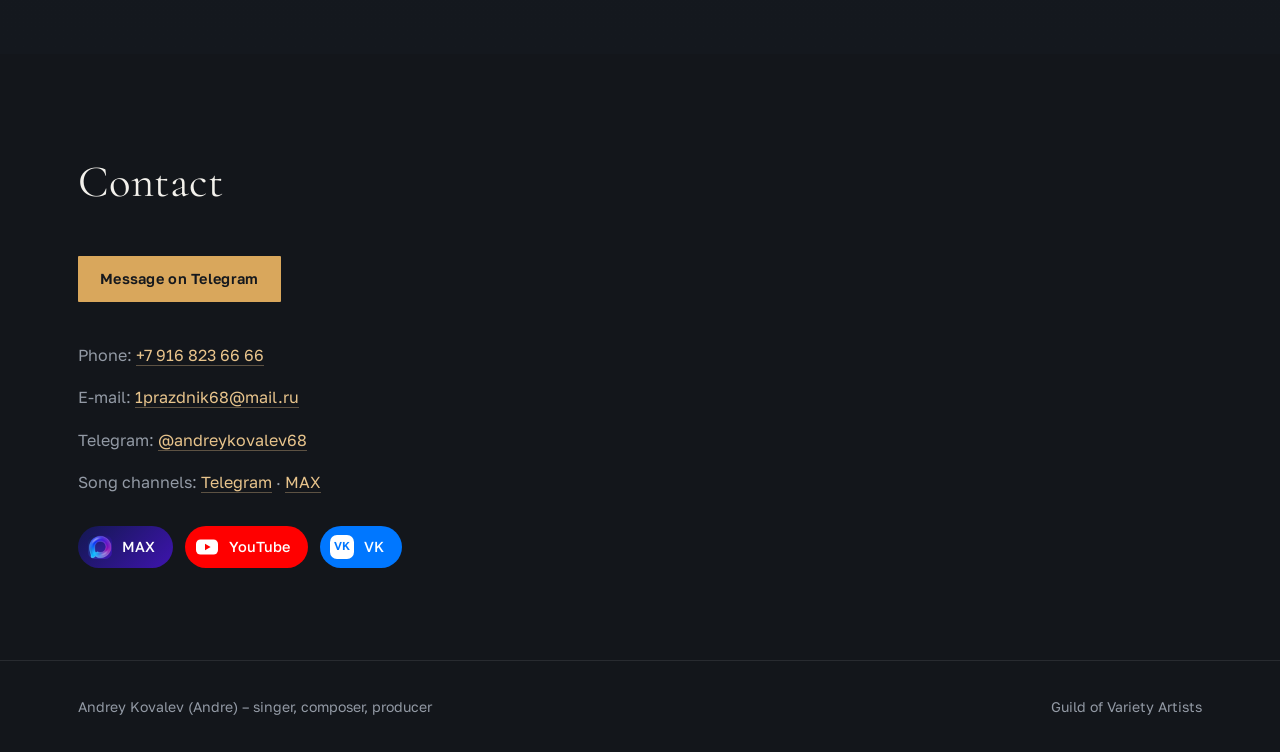
==== commit d4874b68: "Песни: Shine So Beautiful – главная новинка, «Анджелина ДжолЯ» – в списке; обложка Shine в полном ра" ====
--- a/en/index.html
+++ b/en/index.html
@@ -84,24 +84,24 @@
     <article class="song-new">
       <div>
         <div class="song-new-media">
-          <img class="song-cover" src="../img/oblozhka-angelina.jpg" width="640" height="640" loading="lazy" decoding="async" alt="Cover of the song “Angelina DzholYa”">
+          <img class="song-cover" src="../img/oblozhka-shine.jpg" width="560" height="560" loading="lazy" decoding="async" alt="Cover of the song “Shine So Beautiful”">
         </div>
       </div>
       <div class="song-new-text">
         <p class="song-flag">New song</p>
-        <h3>Angelina DzholYa</h3>
-        <p class="song-meta">Single, 2026 · original title «Анджелина ДжолЯ»</p>
-        <a class="cta" href="https://band.link/lXKEV" target="_blank" rel="noopener">Listen on all platforms</a>
+        <h3>Shine So Beautiful</h3>
+        <p class="song-meta">Single, 2026 · music and vocals – Andrey Kovalev, lyrics – Andrey Makarenko</p>
+        <a class="cta" href="https://band.link/3LV07" target="_blank" rel="noopener">Listen on all platforms</a>
       </div>
     </article>
 
     <div class="song-list">
       <article class="song">
-        <img src="../img/oblozhka-shine.jpg" width="320" height="320" loading="lazy" decoding="async" alt="Cover of the song “Shine So Beautiful”">
-        <div>
-          <h3>Shine So Beautiful</h3>
-          <p>A new song. Music and vocals – Andrey Kovalev, lyrics – Andrey Makarenko.</p>
-          <a class="song-link" href="https://band.link/3LV07" target="_blank" rel="noopener">Listen on all platforms</a>
+        <img src="../img/oblozhka-angelina.jpg" width="640" height="640" loading="lazy" decoding="async" alt="Cover of the song “Angelina DzholYa”">
+        <div>
+          <h3>Angelina DzholYa <span lang="ru">(«Анджелина ДжолЯ»)</span></h3>
+          <p>A 2026 single. Music, lyrics and vocals – Andrey Kovalev.</p>
+          <a class="song-link" href="https://band.link/lXKEV" target="_blank" rel="noopener">Listen on all platforms</a>
         </div>
       </article>
       <article class="song">
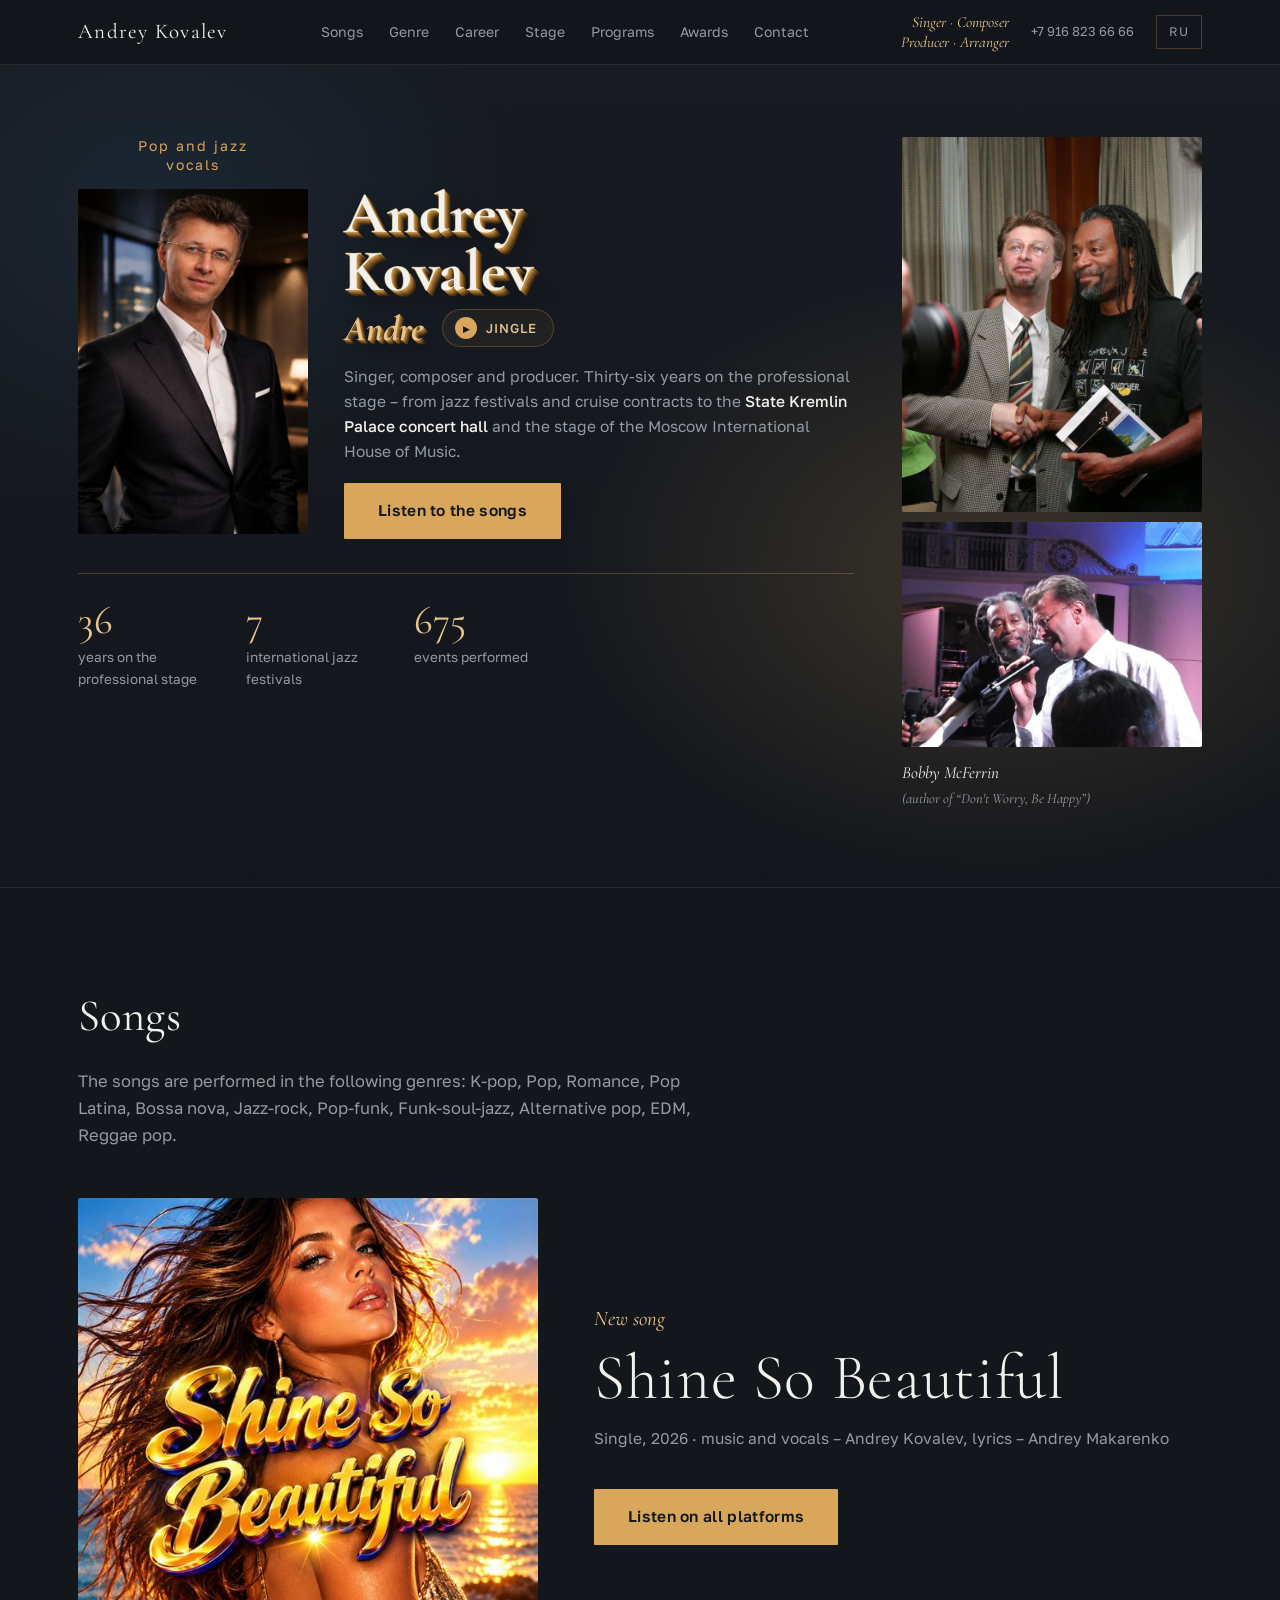
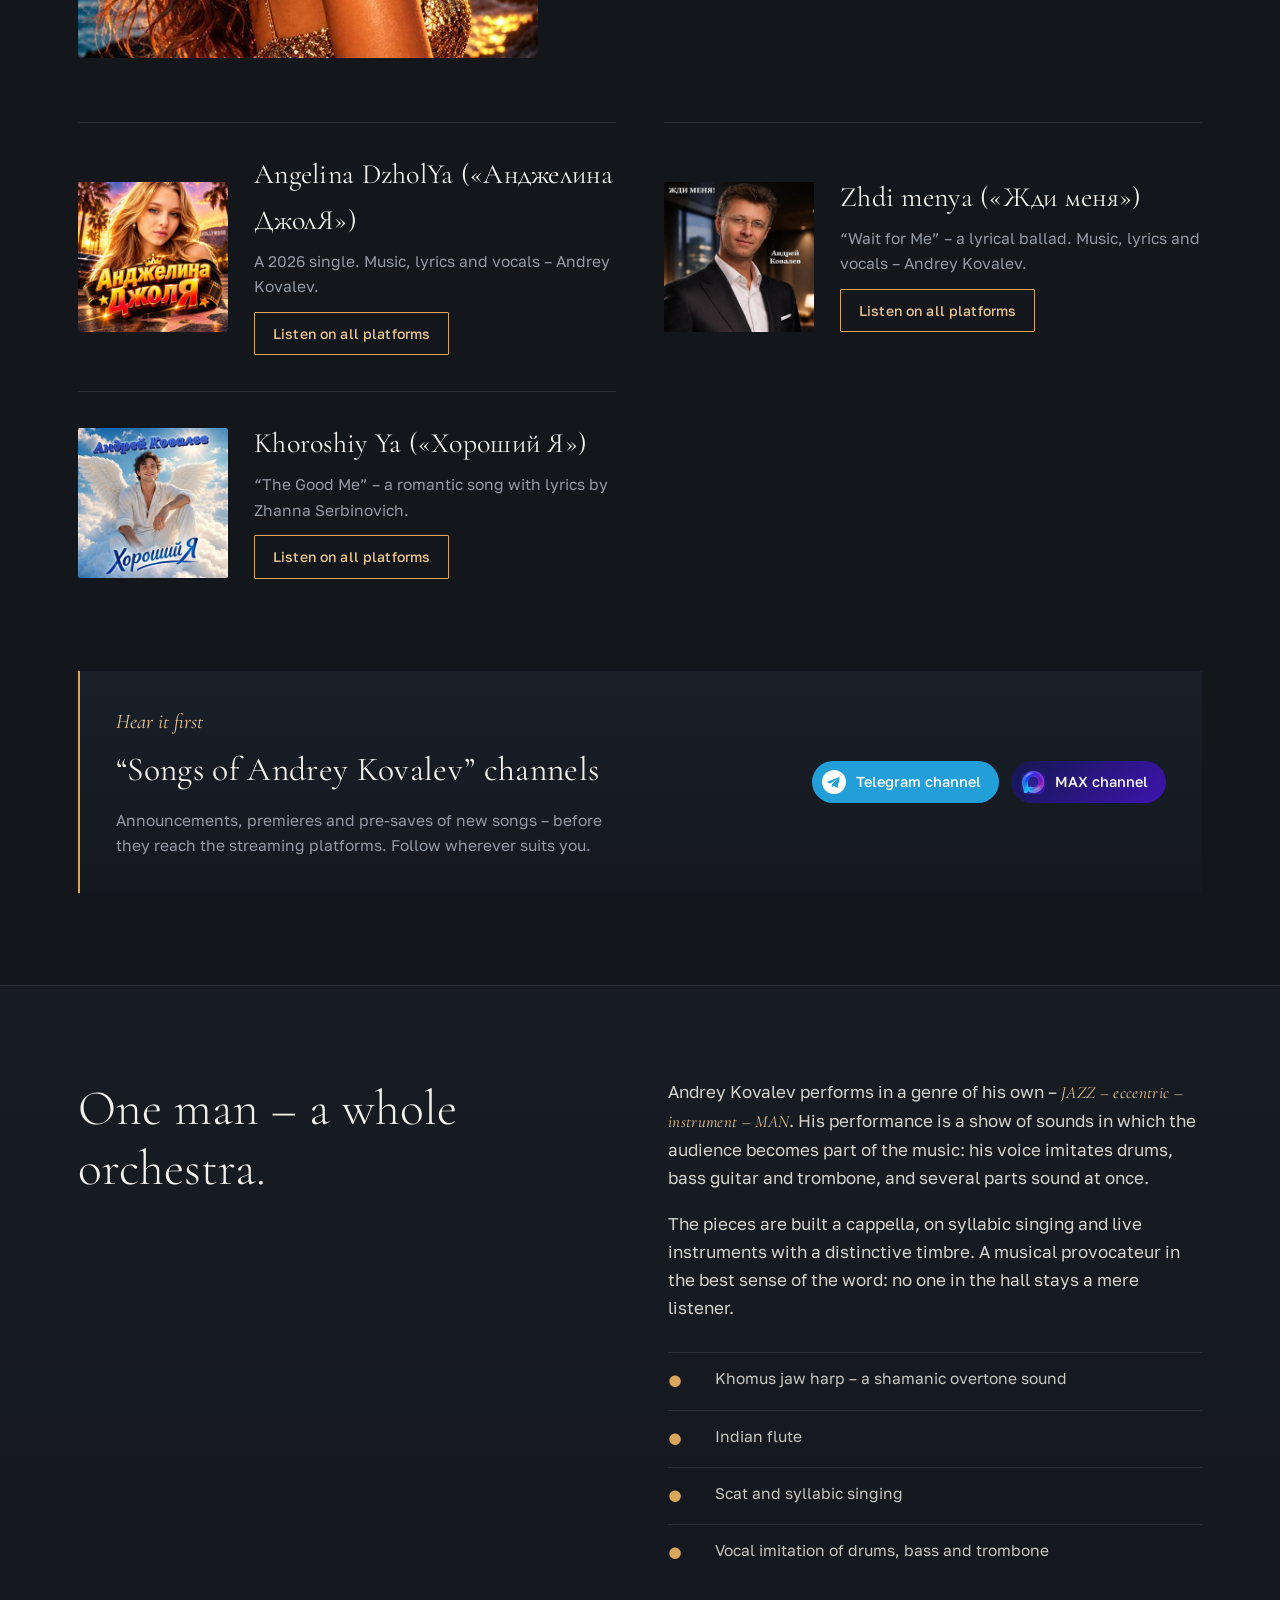
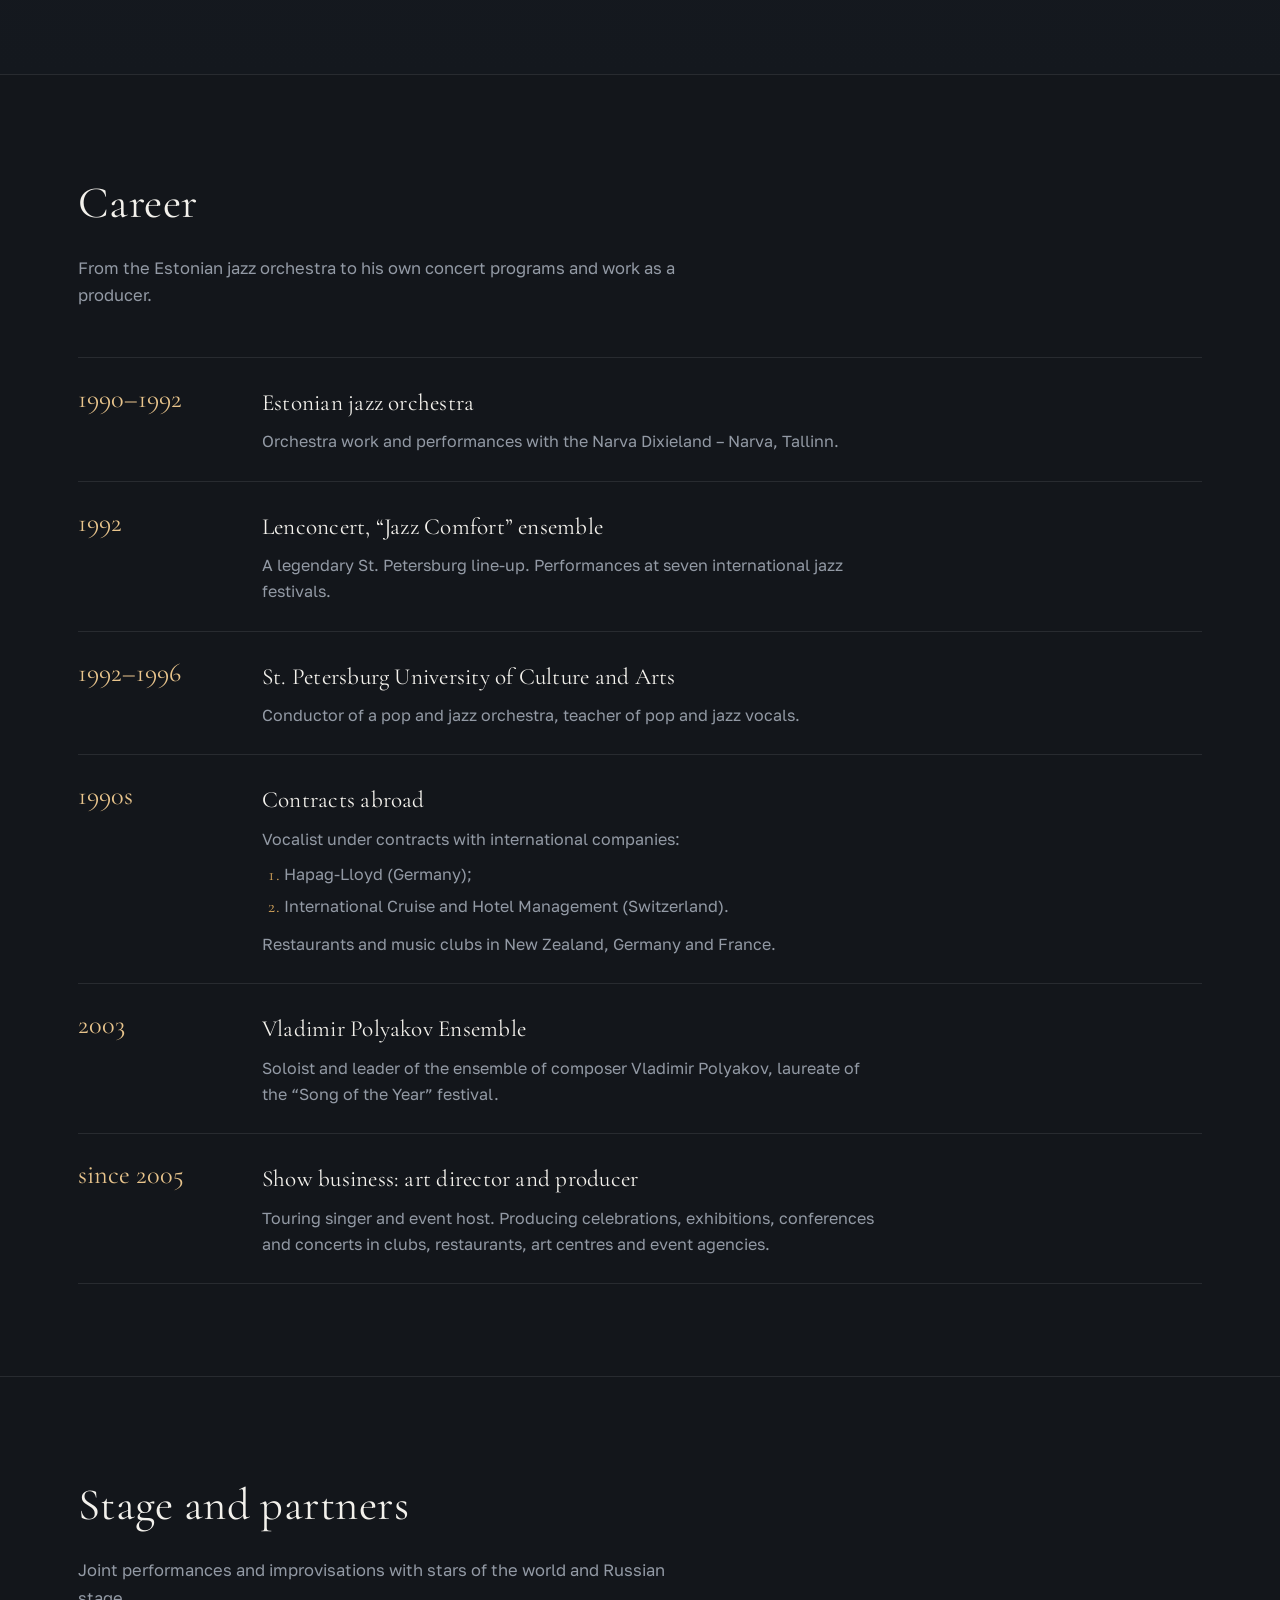
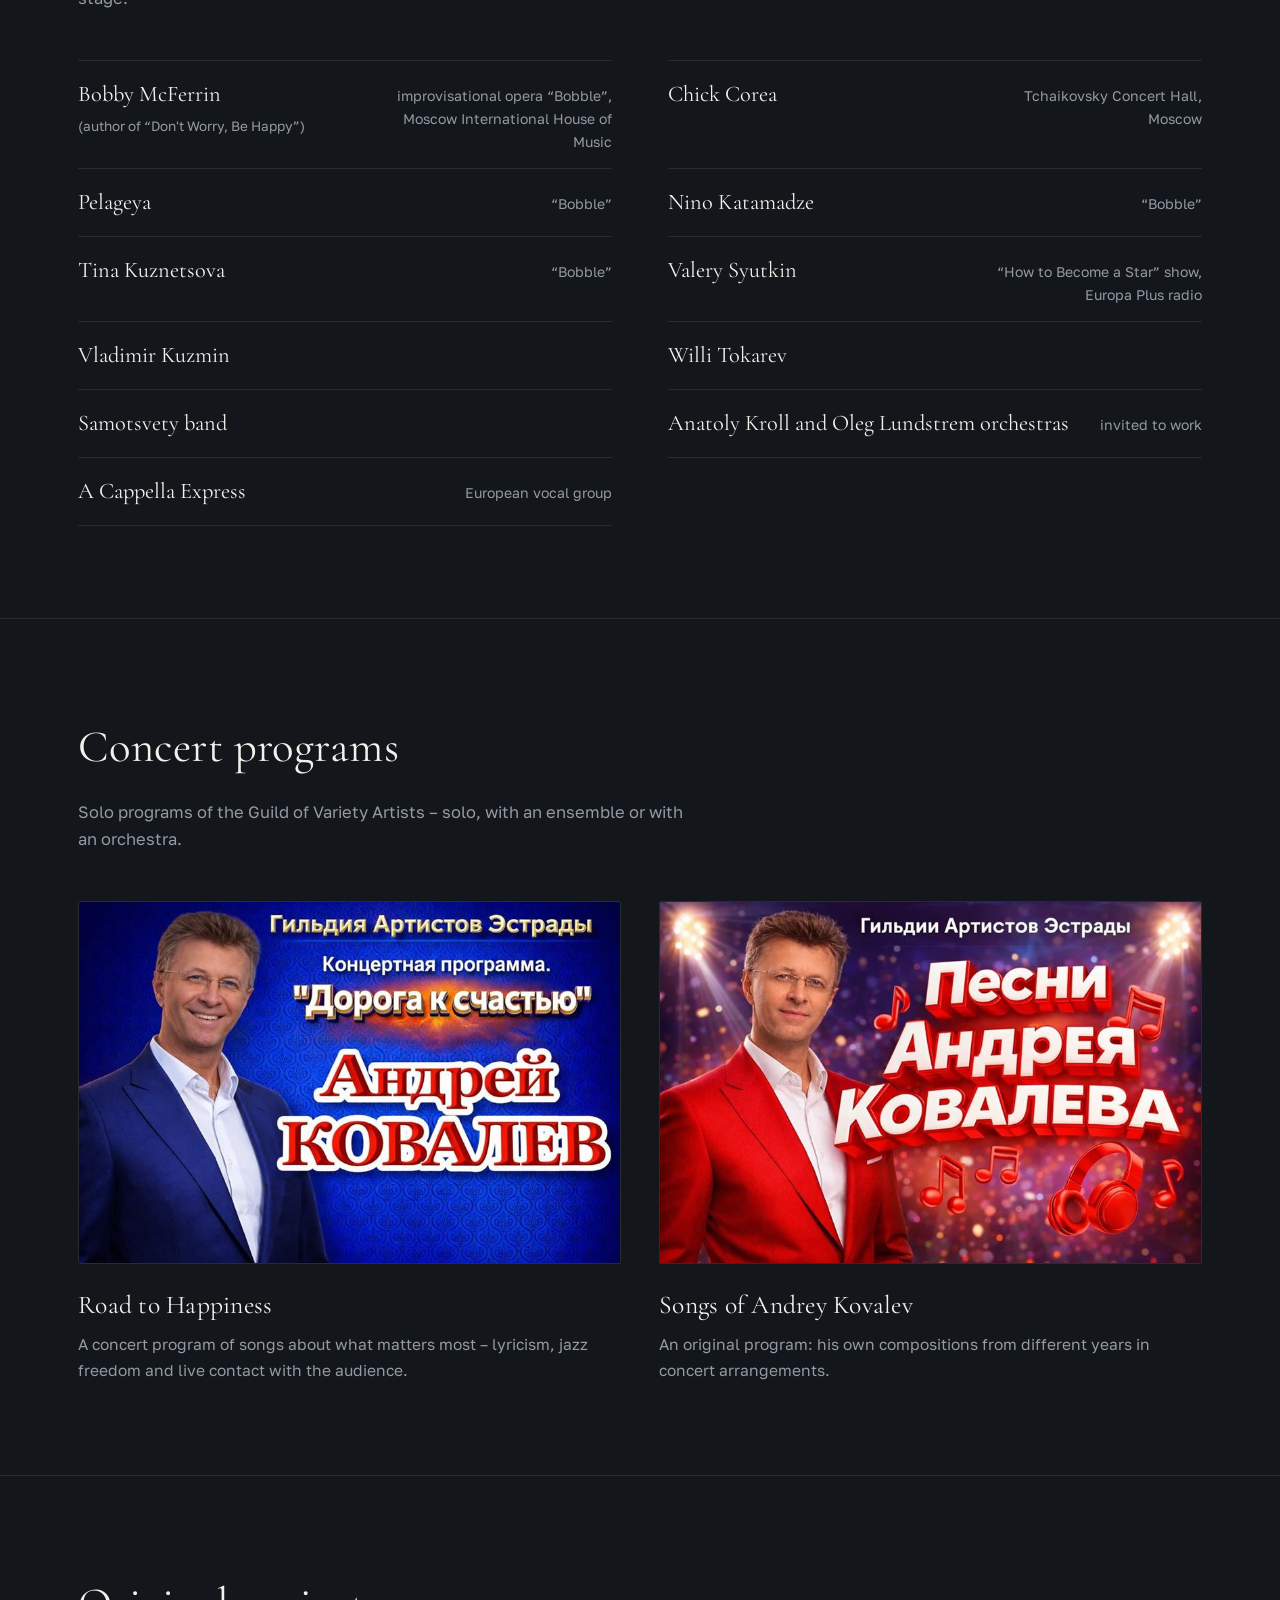
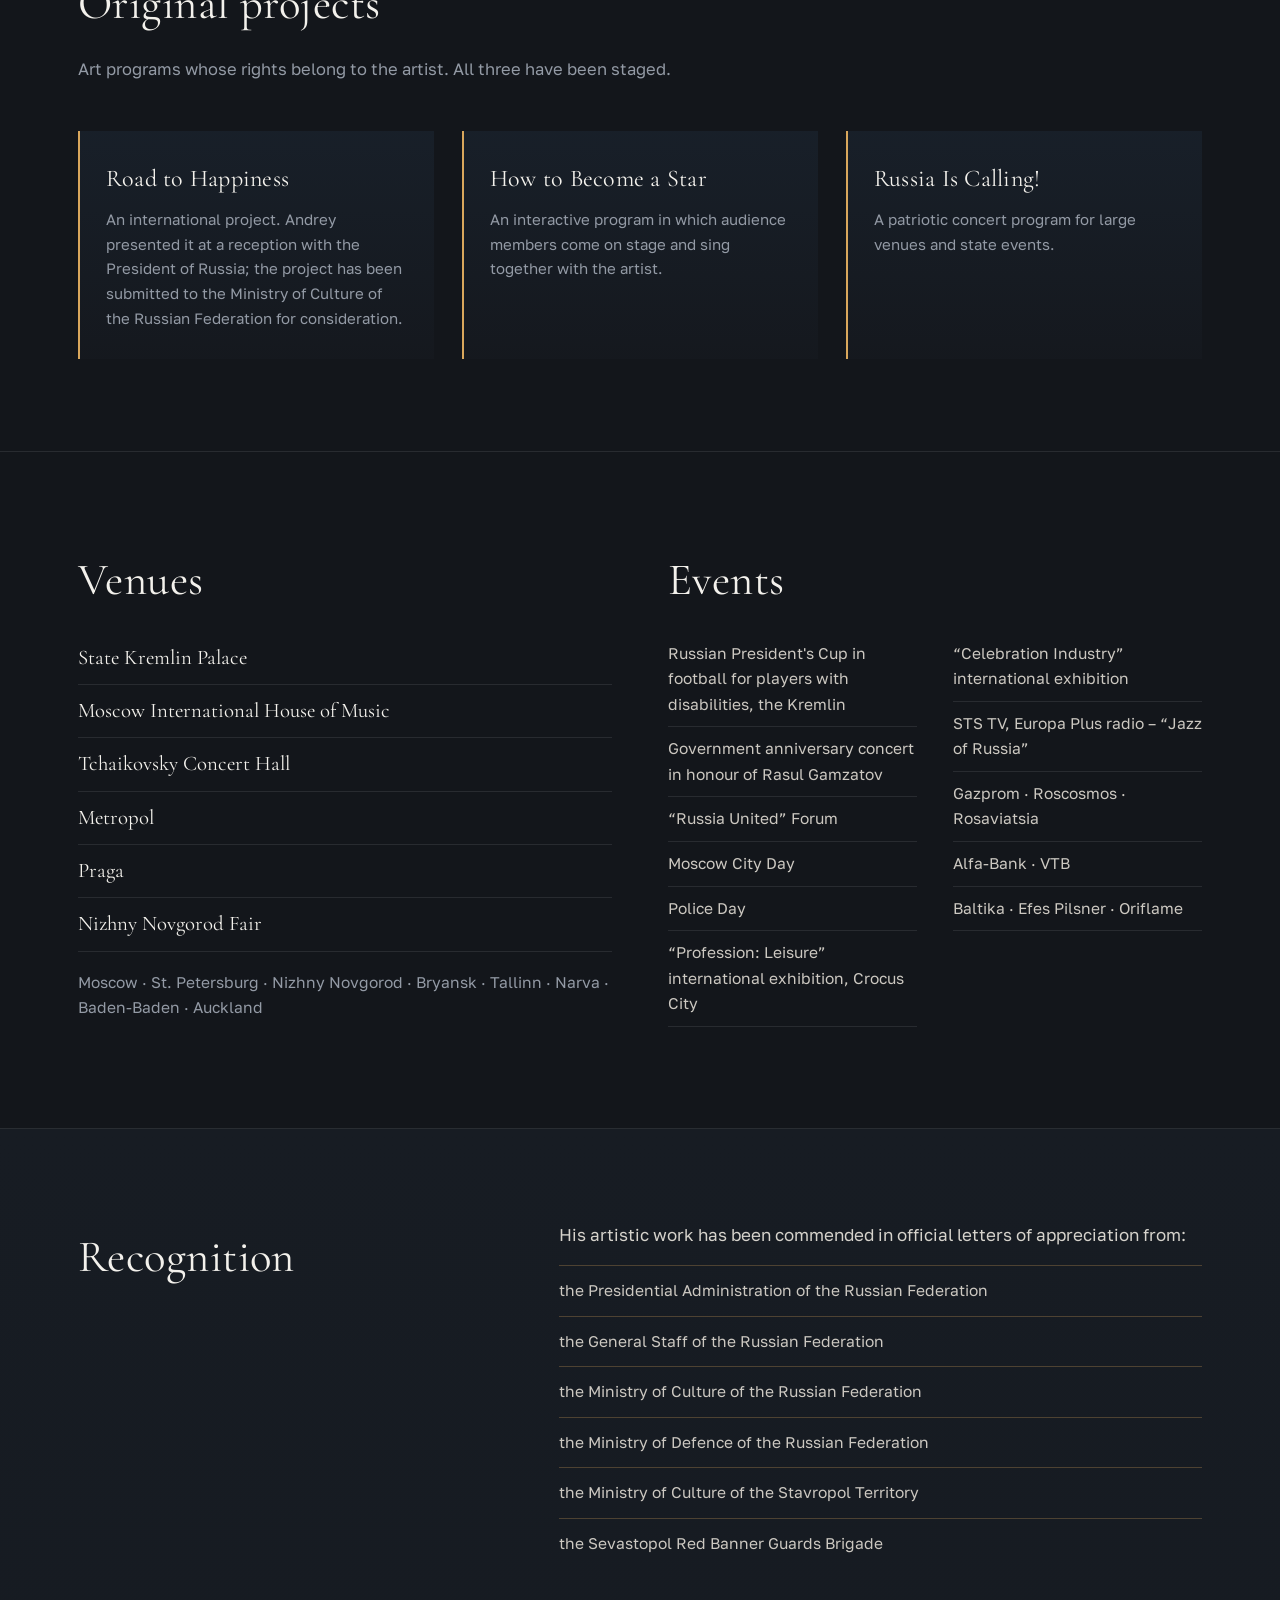
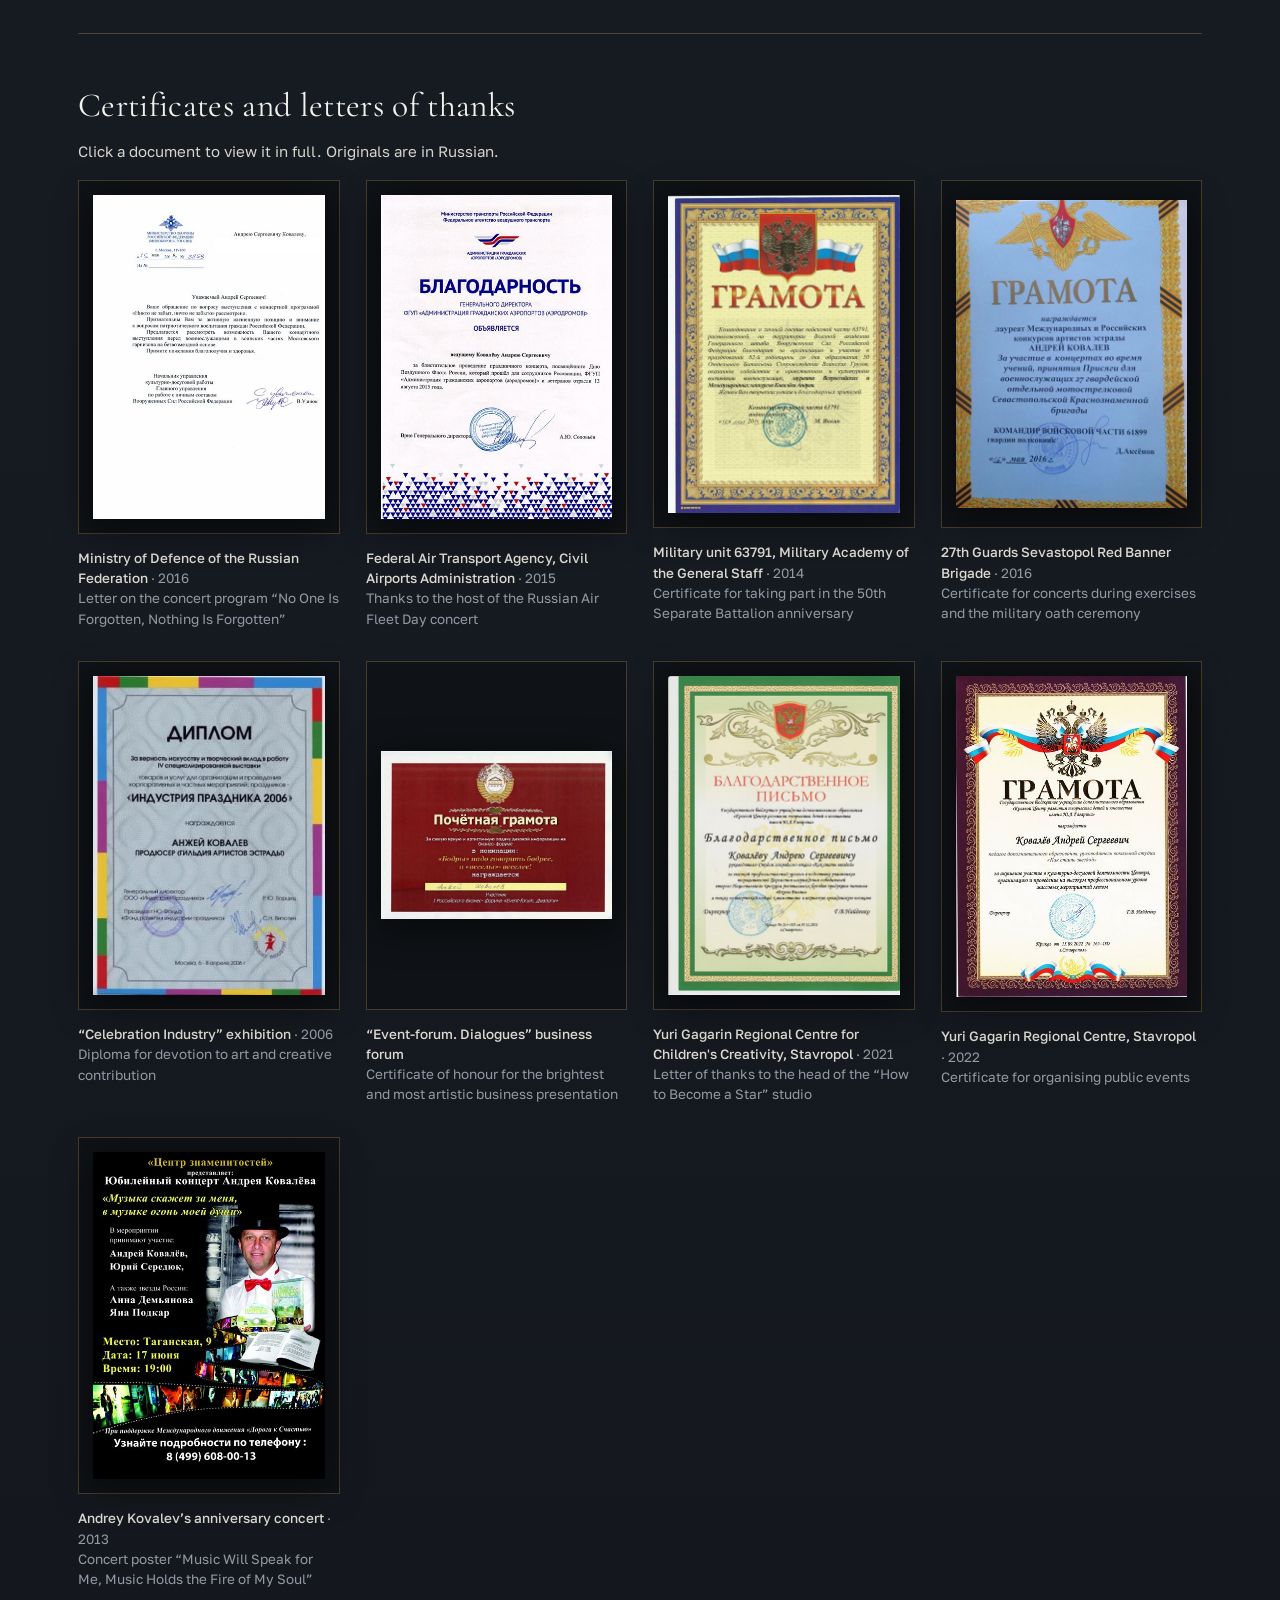
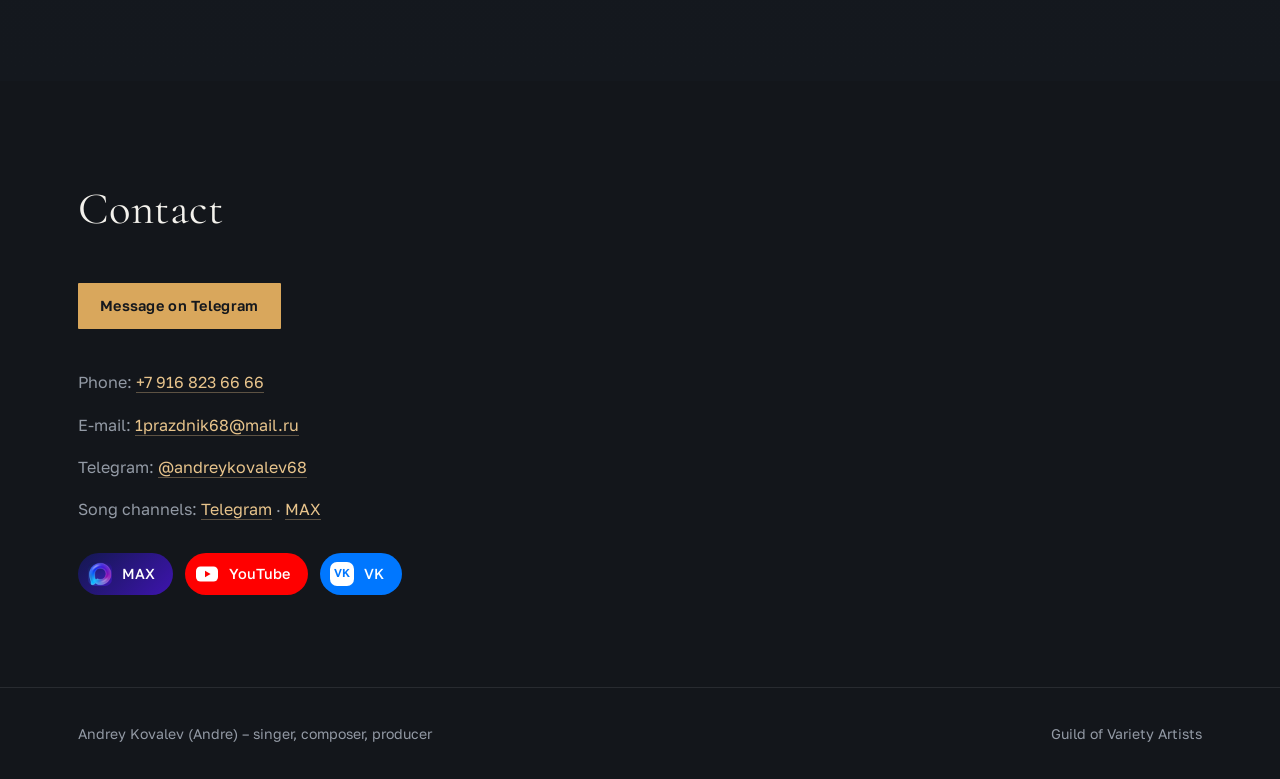
==== commit c87f7f0e: "Песни: подзаголовок – список жанров (RU+EN) Co-Authored-By: Claude Opus 5.5 <noreply@anthropic.com>" ====
--- a/en/index.html
+++ b/en/index.html
@@ -79,7 +79,7 @@
 <section class="songs" id="songs">
   <div class="wrap">
     <h2 class="sec-head">Songs</h2>
-    <p class="sec-sub">Original songs by Andrey Kovalev – on Yandex Music, VK Music and other platforms.</p>
+    <p class="sec-sub">The songs are performed in the following genres: K-pop, Pop, Romance, Pop Latina, Bossa nova, Jazz-rock, Pop-funk, Funk-soul-jazz, Alternative pop, EDM, Reggae pop.</p>
 
     <article class="song-new">
       <div>
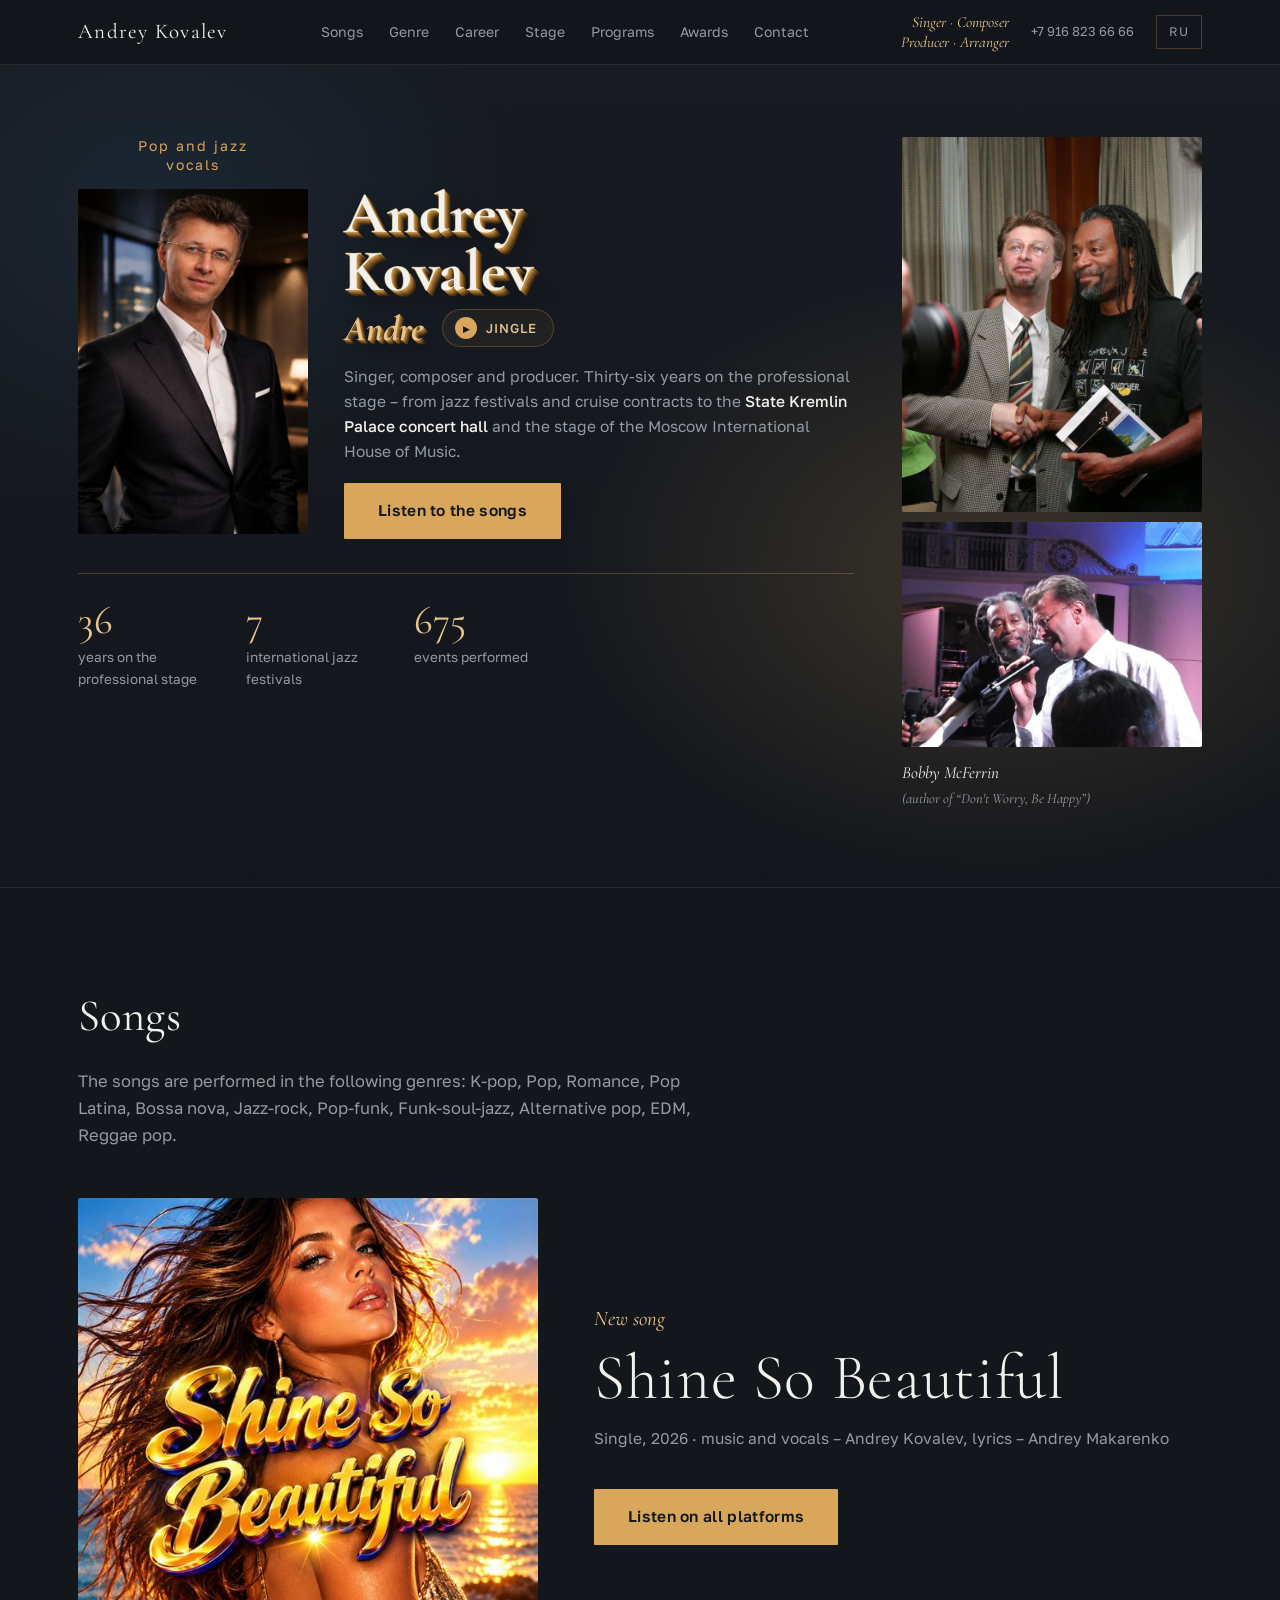
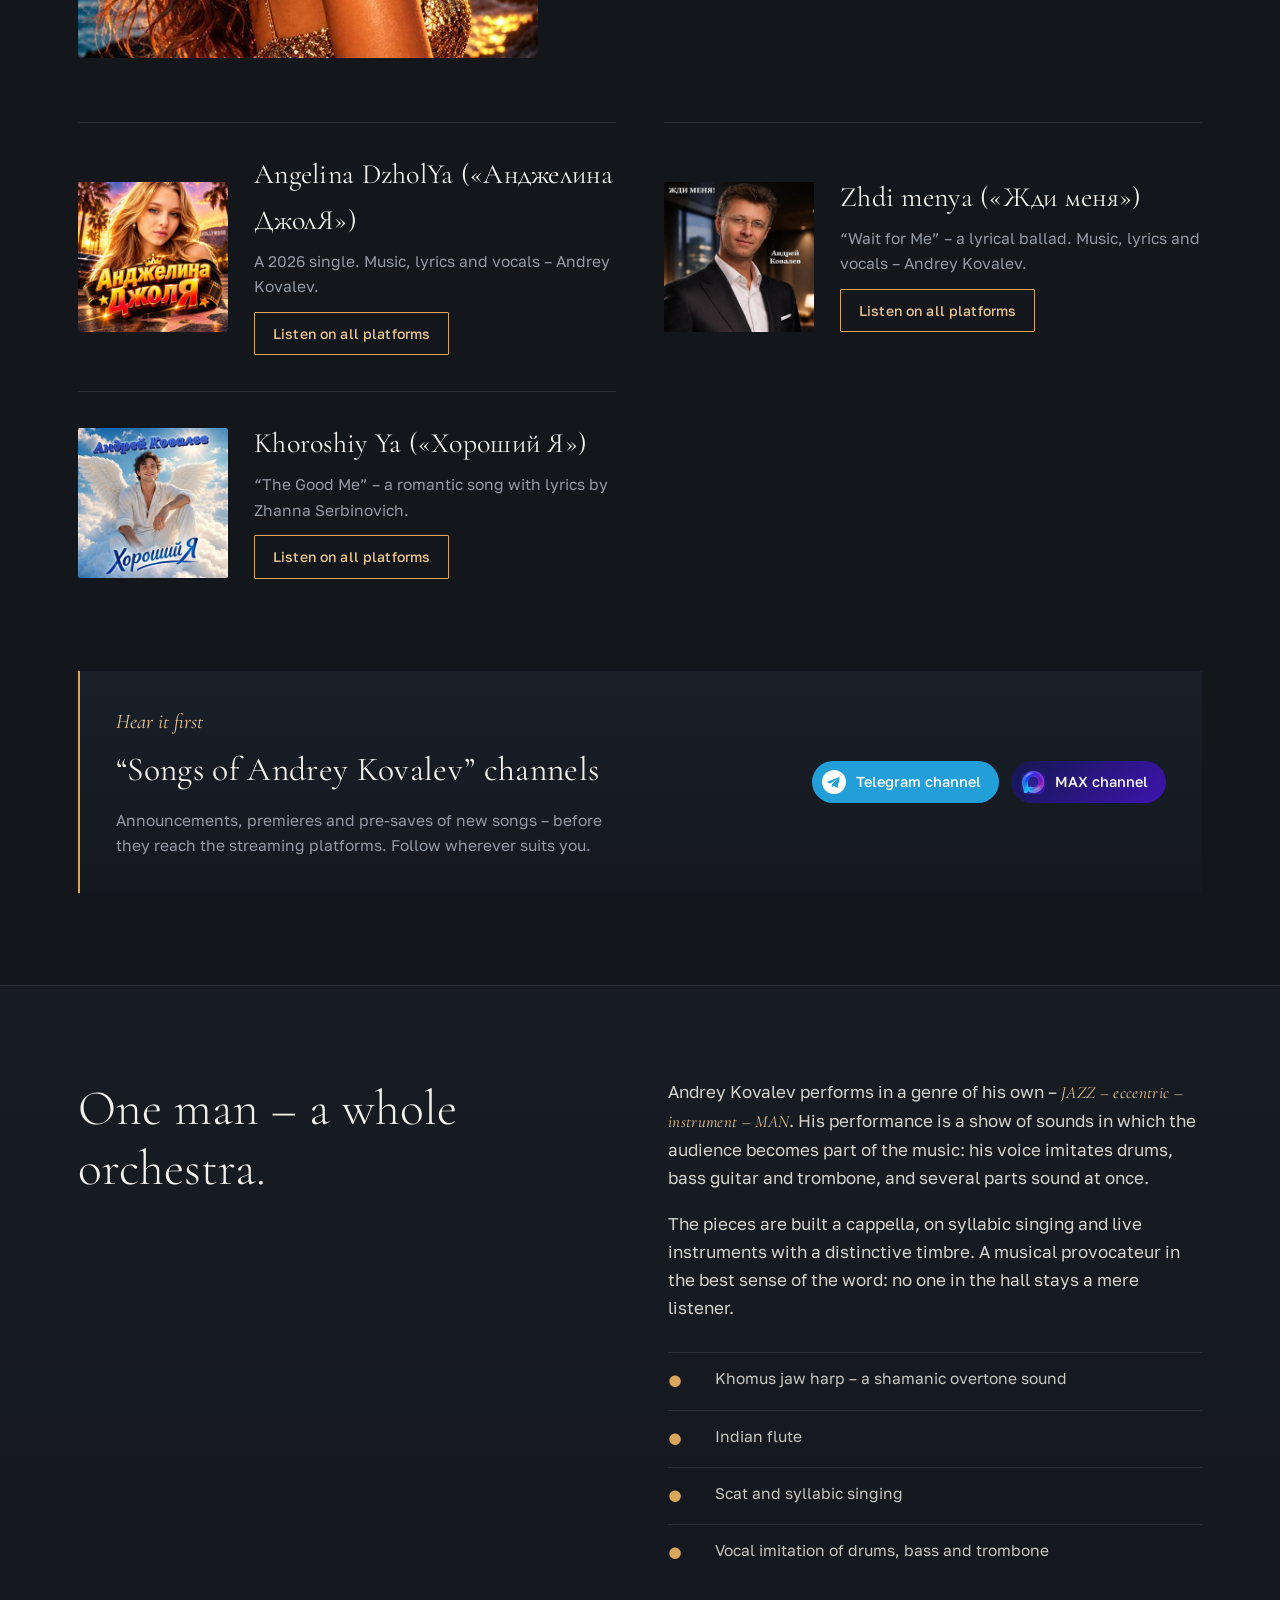
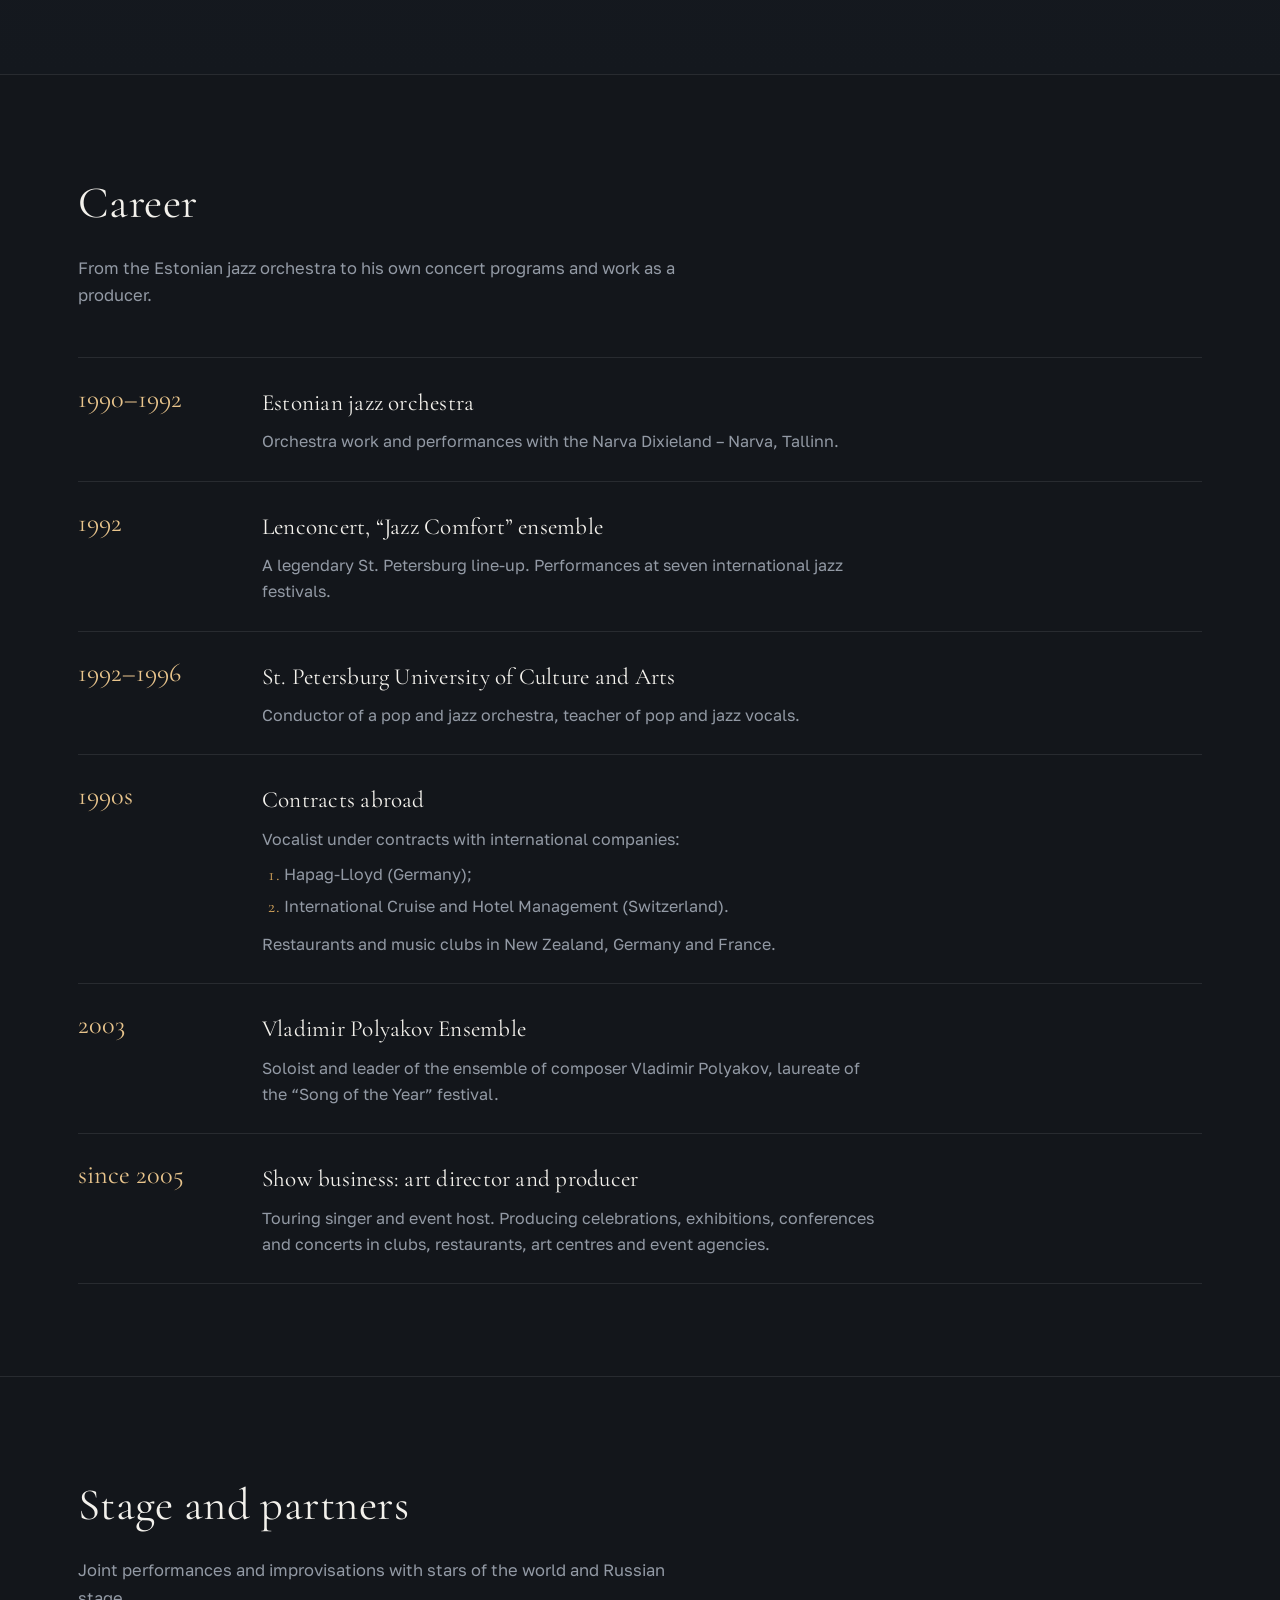
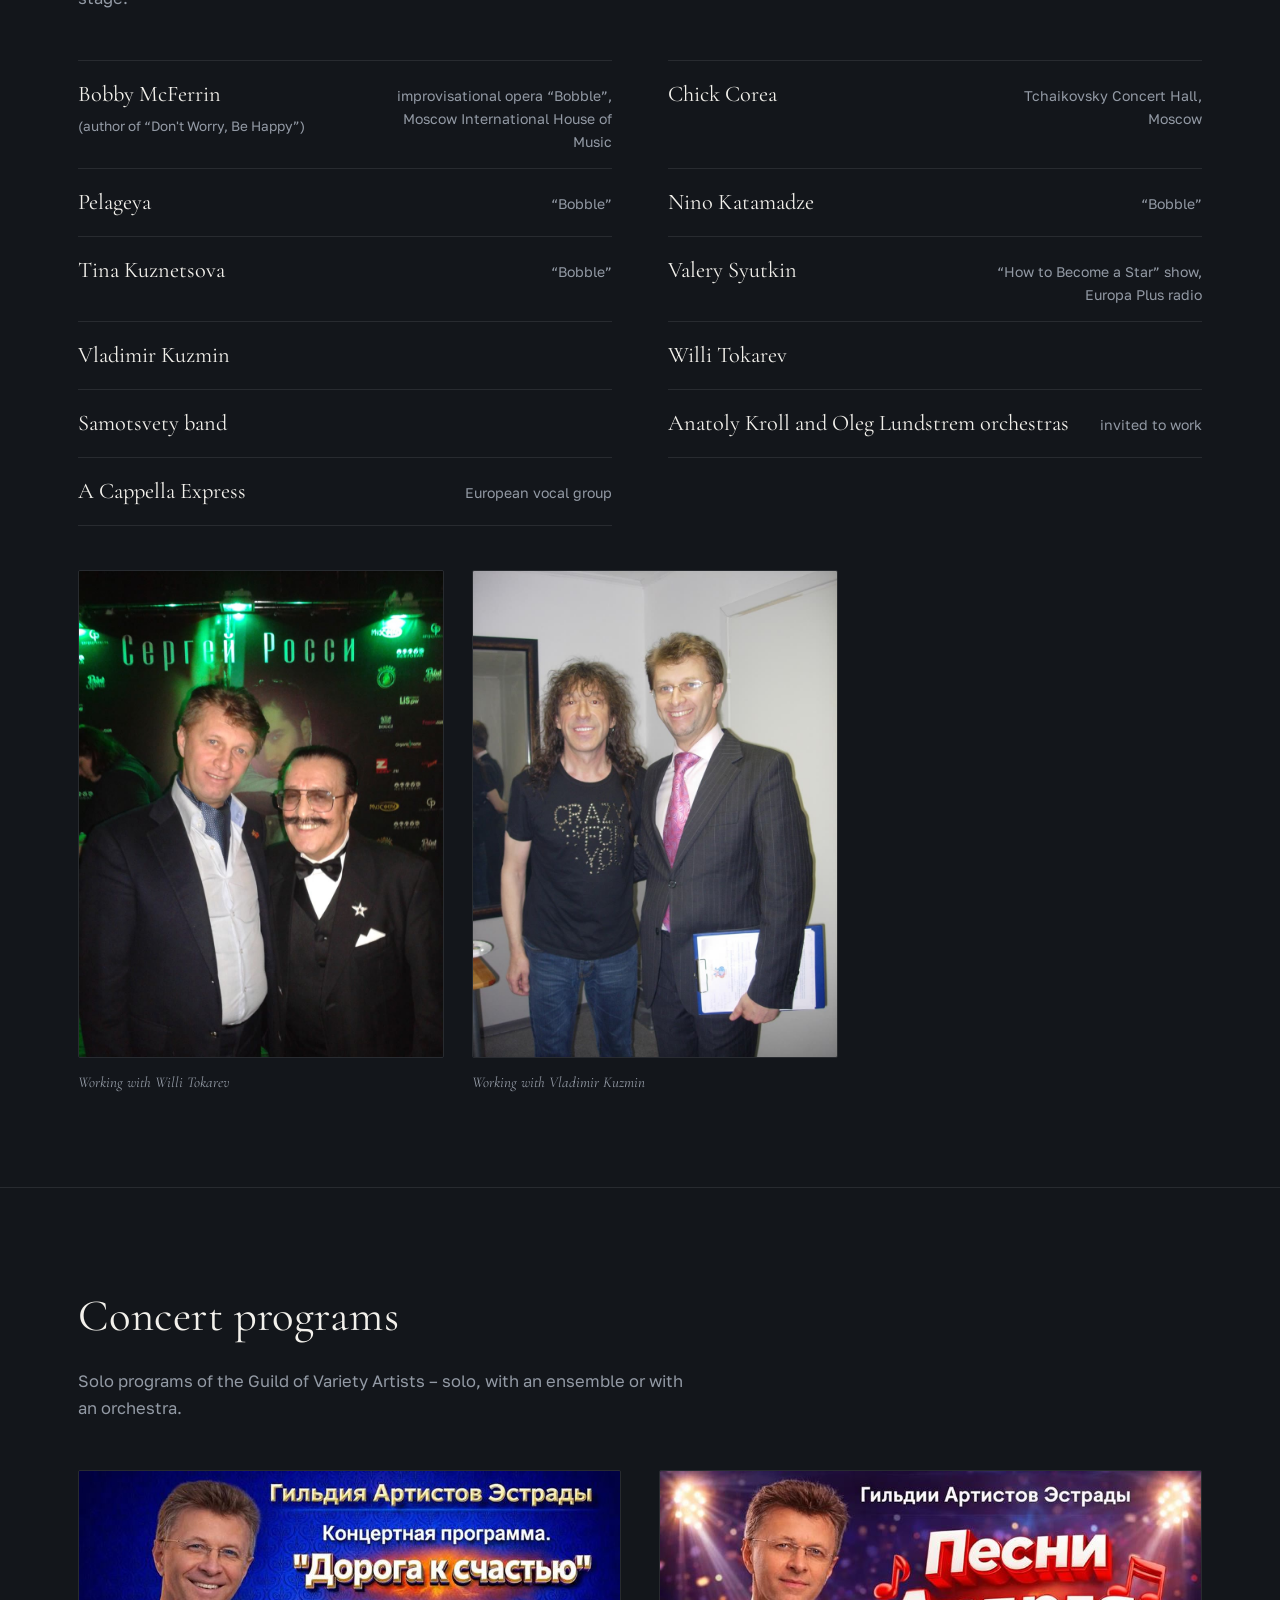
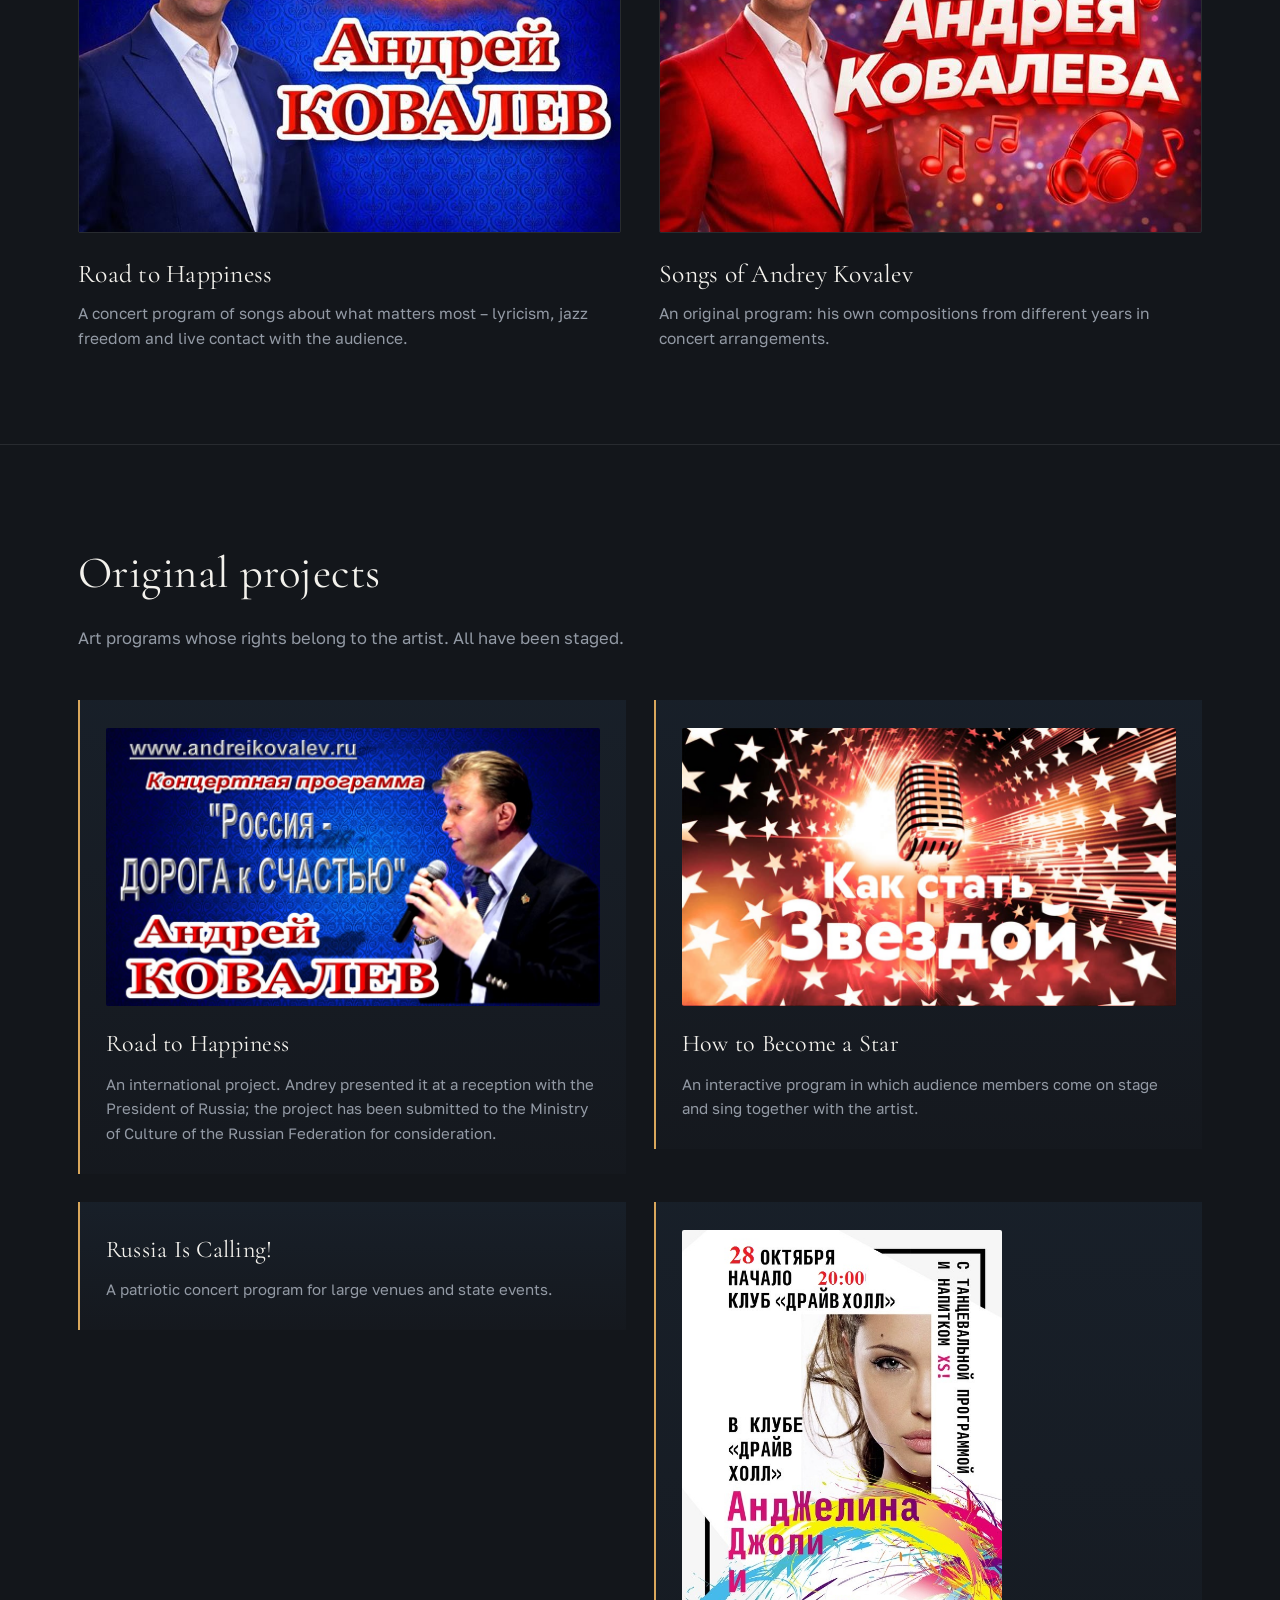
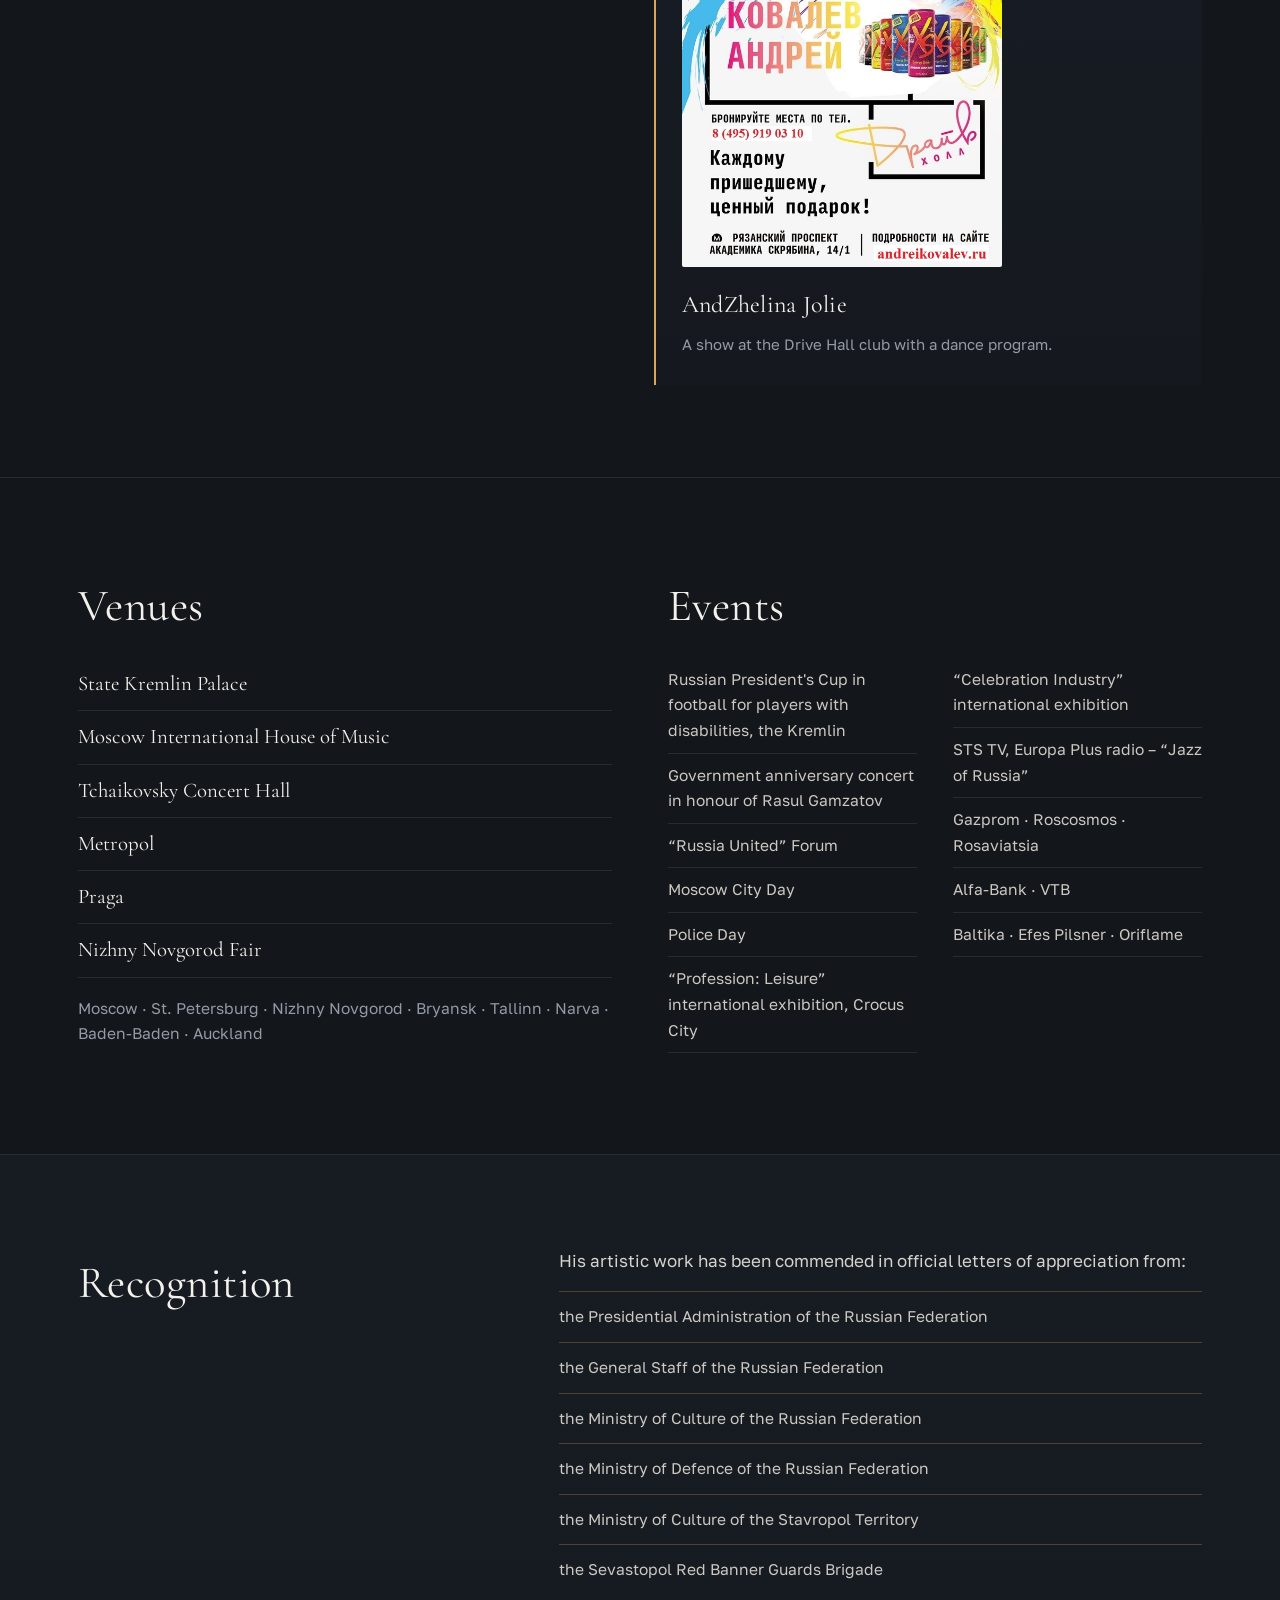
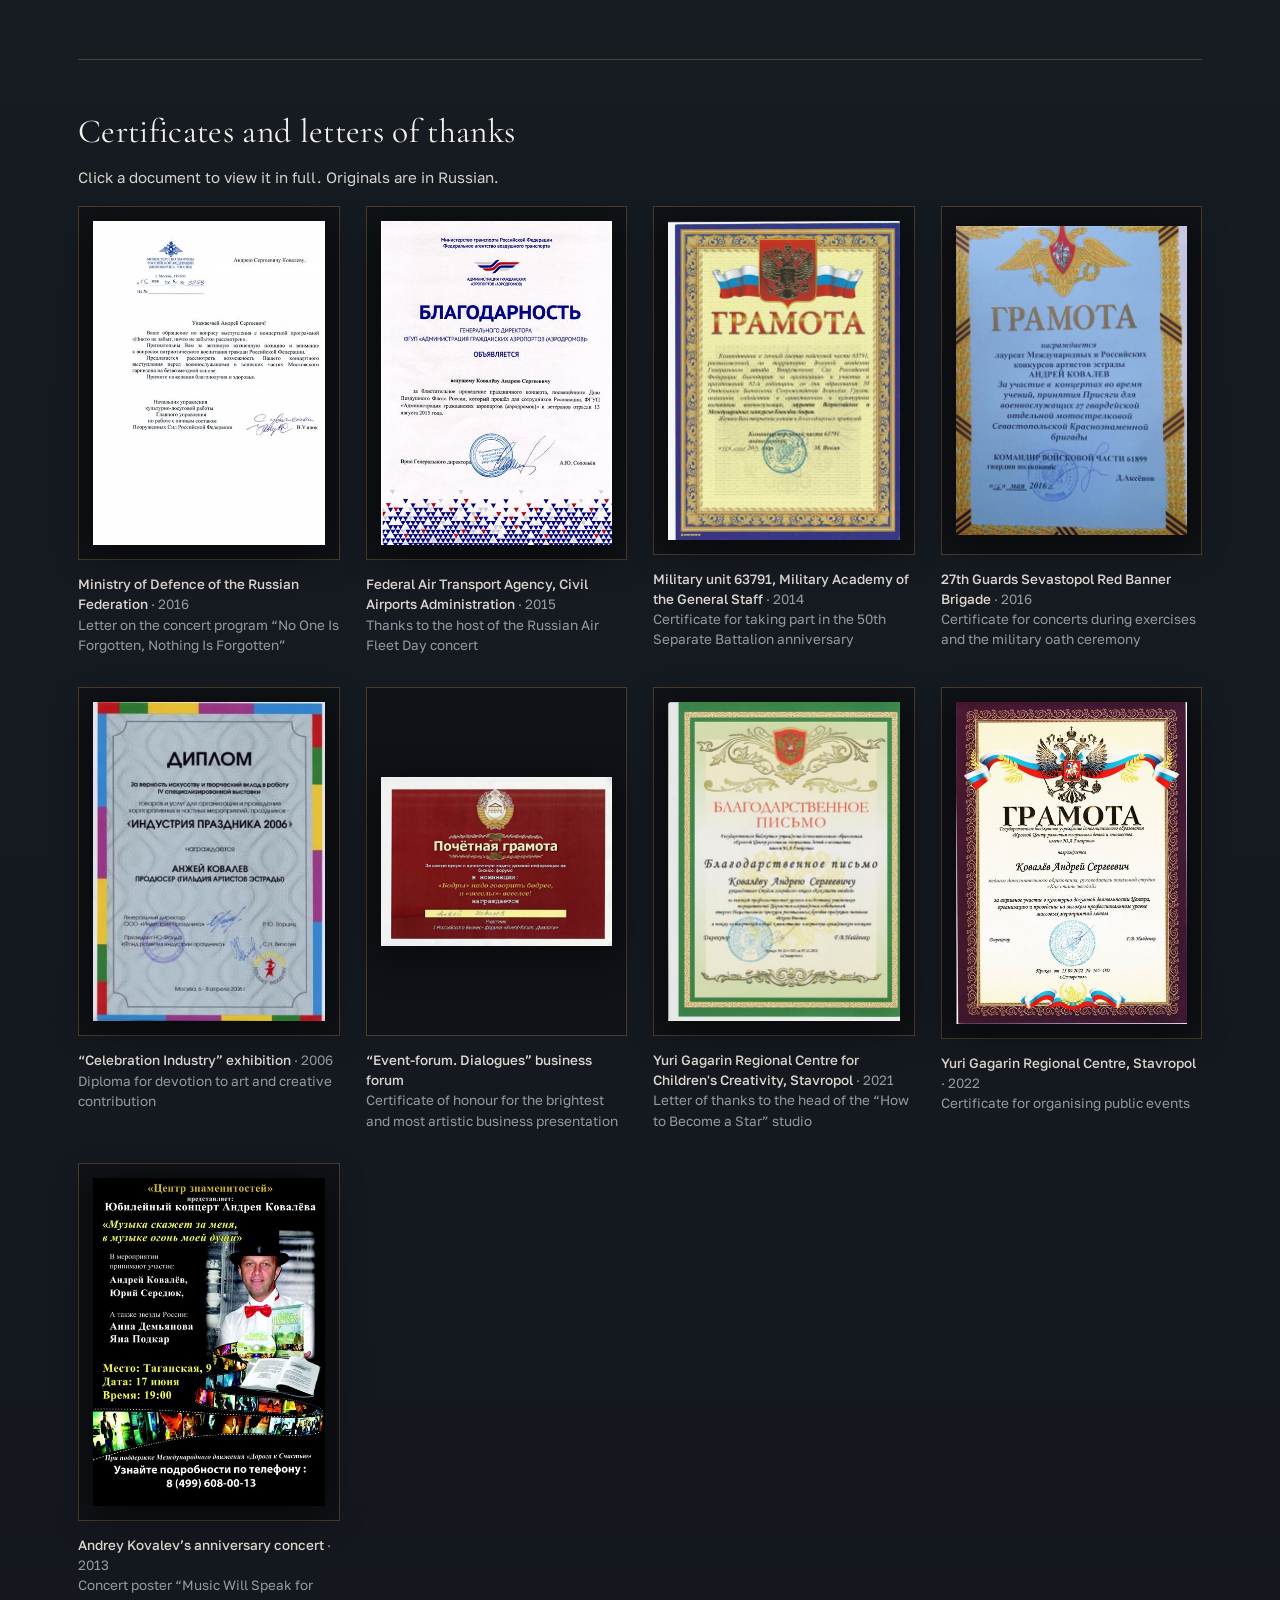
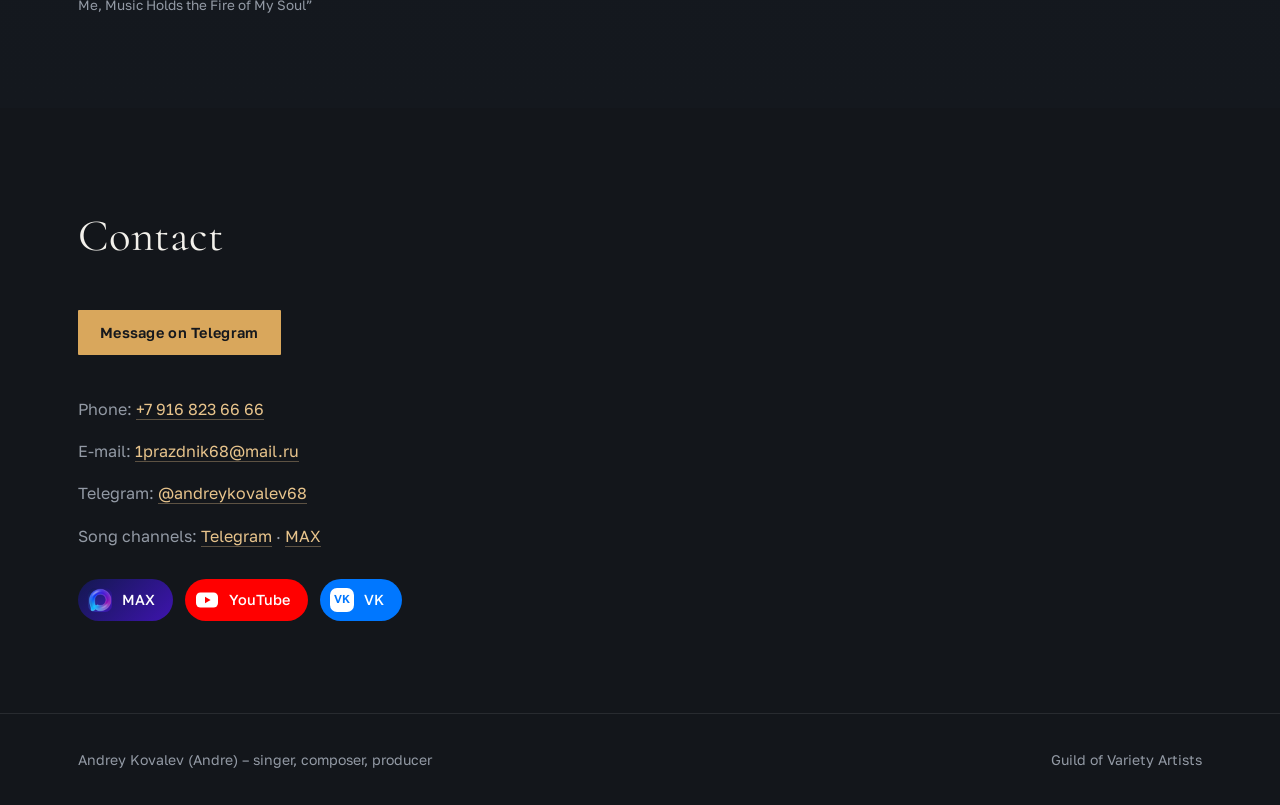
==== commit 53d58a8a: "Фото: Токарев, Кузьмин; картинки проектов и афиша АндЖелина Джоли (RU+EN) Co-Authored-By: Claude Son" ====
--- a/en/index.html
+++ b/en/index.html
@@ -233,6 +233,10 @@
         <li><span class="who">A Cappella Express</span><span class="what">European vocal group</span></li>
       </ul>
     </div>
+    <div class="stage-photos">
+      <figure><img src="../img/tokarev.jpg" width="900" height="1200" loading="lazy" decoding="async" alt="Andrey Kovalev and Willi Tokarev"><figcaption>Working with Willi Tokarev</figcaption></figure>
+      <figure><img src="../img/kuzmin.jpg" width="900" height="1200" loading="lazy" decoding="async" alt="Andrey Kovalev and Vladimir Kuzmin"><figcaption>Working with Vladimir Kuzmin</figcaption></figure>
+    </div>
   </div>
 </section>
 
@@ -258,19 +262,26 @@
 <section>
   <div class="wrap">
     <h2 class="sec-head">Original projects</h2>
-    <p class="sec-sub">Art programs whose rights belong to the artist. All three have been staged.</p>
+    <p class="sec-sub">Art programs whose rights belong to the artist. All have been staged.</p>
     <div class="projects">
       <div class="project">
+        <img src="../img/doroga-k-schastyu-proekt.jpg" width="1000" height="563" loading="lazy" decoding="async" alt="Concert program “Russia – Road to Happiness”, Andrey Kovalev">
         <h3>Road to Happiness</h3>
         <p>An international project. Andrey presented it at a reception with the President of Russia; the project has been submitted to the Ministry of Culture of the Russian Federation for consideration.</p>
       </div>
       <div class="project">
+        <img src="../img/kak-stat-zvezdoy.jpg" width="1000" height="563" loading="lazy" decoding="async" alt="Title card of the project “How to Become a Star”">
         <h3>How to Become a Star</h3>
         <p>An interactive program in which audience members come on stage and sing together with the artist.</p>
       </div>
       <div class="project">
         <h3>Russia Is Calling!</h3>
         <p>A patriotic concert program for large venues and state events.</p>
+      </div>
+      <div class="project">
+        <img class="tall" src="../img/andzhelina-afisha.jpg" width="603" height="1200" loading="lazy" decoding="async" alt="Poster of the show “AndZhelina Jolie and Kovalev Andrey” at the Drive Hall club">
+        <h3>AndZhelina Jolie</h3>
+        <p>A show at the Drive Hall club with a dance program.</p>
       </div>
     </div>
   </div>
--- a/style.css
+++ b/style.css
@@ -176,6 +176,10 @@
 .names .who-note{display:block;font-family:"Golos Text",sans-serif;font-size:13.5px;color:var(--muted);margin-top:2px}
 .names .what{font-size:14px;color:var(--muted);text-align:right;max-width:24ch}
 @media (max-width:880px){.stage-grid{grid-template-columns:1fr;gap:34px}}
+.stage-photos{display:grid;grid-template-columns:1fr 1fr;gap:28px;margin-top:44px;max-width:760px}
+.stage-photos figure{margin:0}
+.stage-photos img{width:100%;aspect-ratio:3/4;object-fit:cover;object-position:50% 20%;border-radius:2px;border:1px solid var(--line-cool)}
+@media (max-width:520px){.stage-photos{gap:14px}}
 
 /* программы */
 .programs{display:grid;grid-template-columns:1fr 1fr;gap:38px}
@@ -185,8 +189,10 @@
 @media (max-width:760px){.programs{grid-template-columns:1fr;gap:30px}}
 
 /* проекты */
-.projects{display:grid;grid-template-columns:repeat(3,1fr);gap:28px;margin-top:8px}
+.projects{display:grid;grid-template-columns:repeat(2,1fr);gap:28px;margin-top:8px;align-items:start}
 .project{padding:28px 26px;background:linear-gradient(180deg,rgba(28,39,52,.55),rgba(24,28,35,.4));border-left:2px solid var(--lamp)}
+.project img{display:block;width:100%;aspect-ratio:16/9;object-fit:cover;border-radius:2px;margin-bottom:18px}
+.project img.tall{aspect-ratio:auto;max-width:320px}
 .project h3{margin:0 0 8px;font-size:1.5rem}
 .project p{margin:0;font-size:15px;color:var(--muted)}
 @media (max-width:820px){.projects{grid-template-columns:1fr}}
